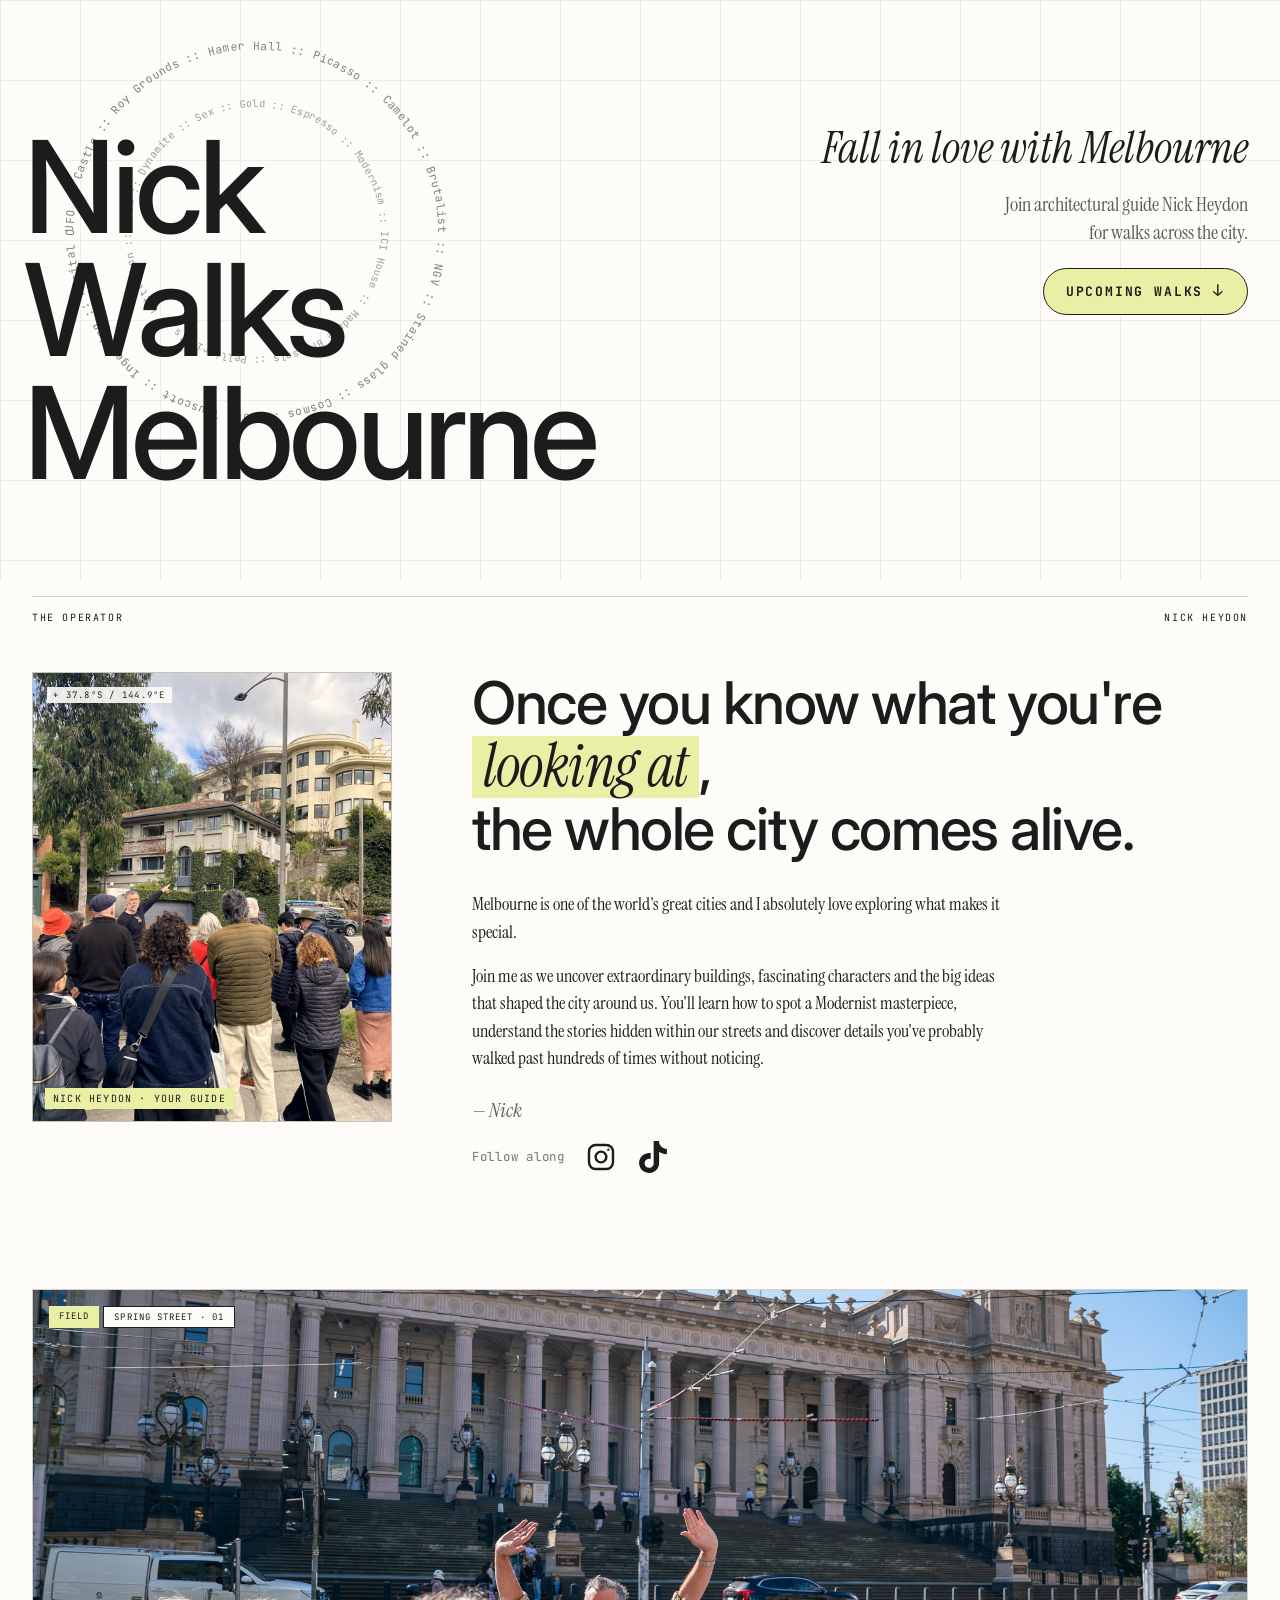
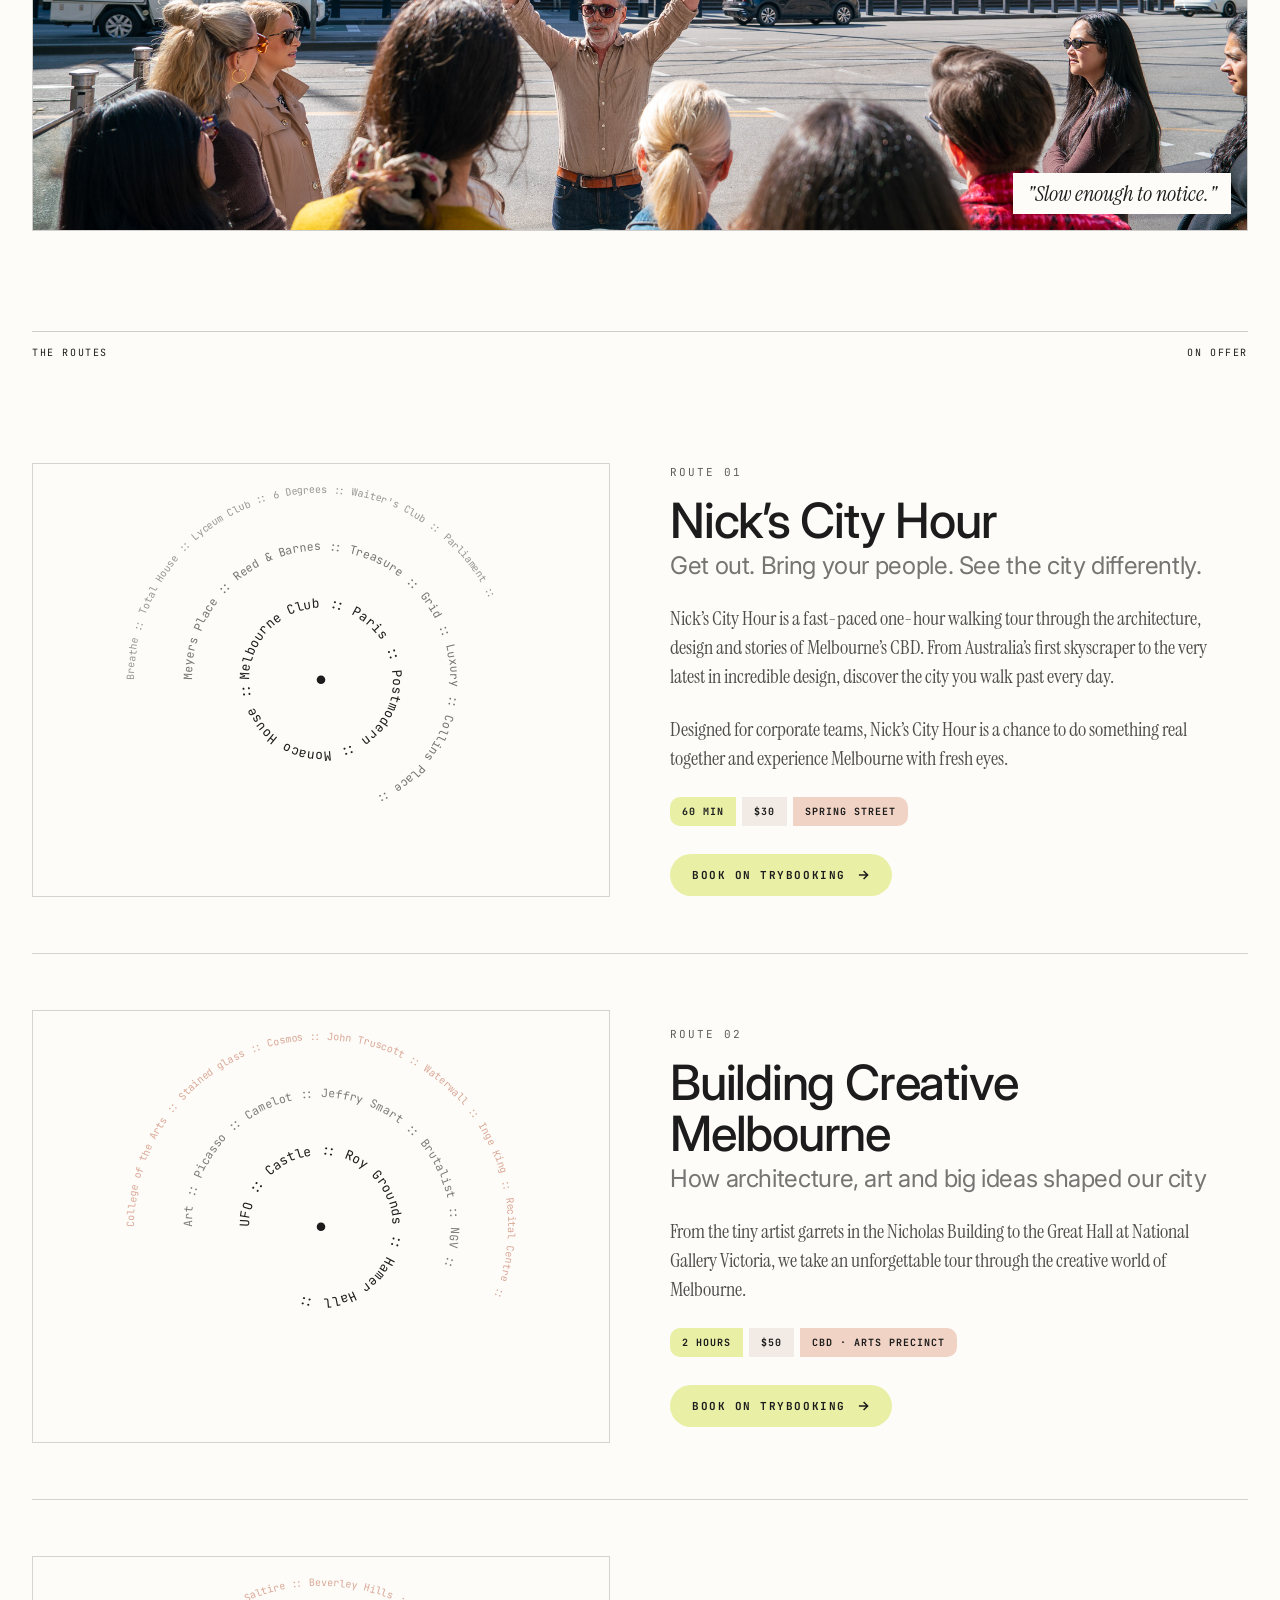
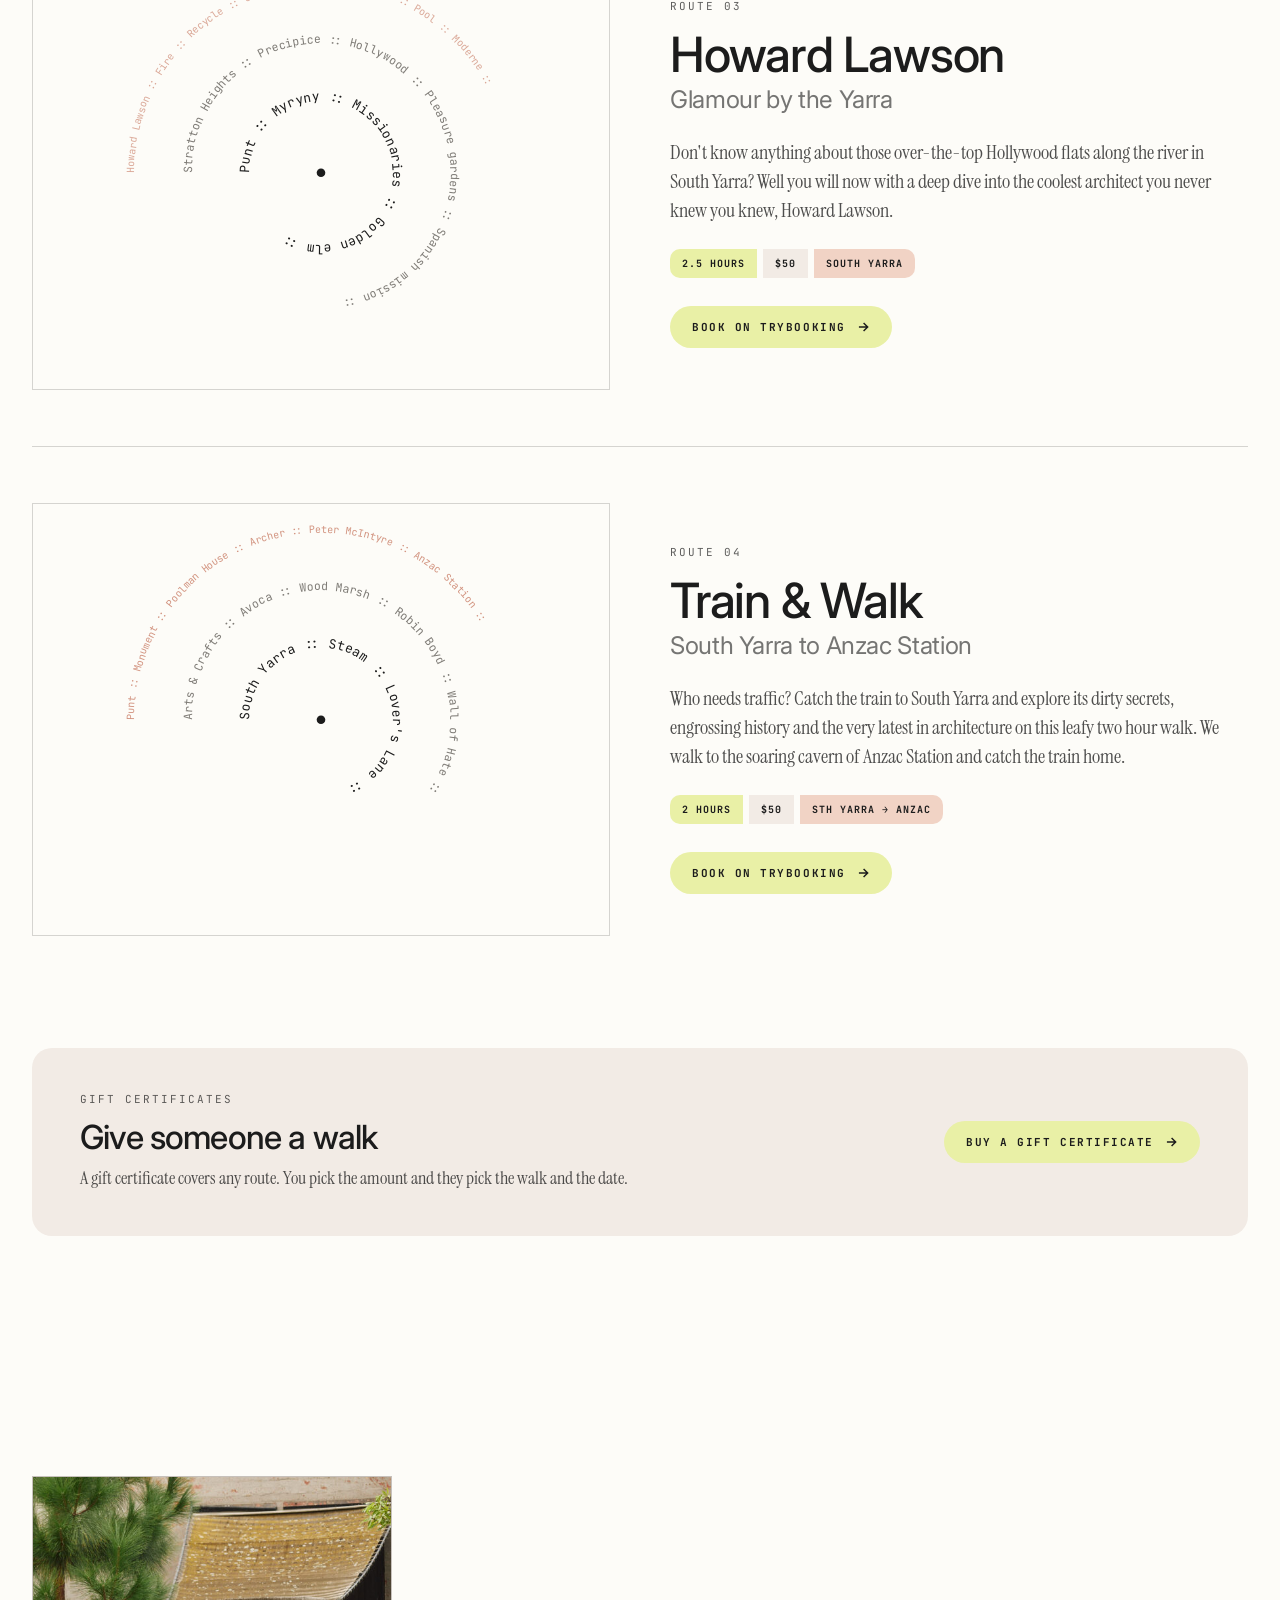
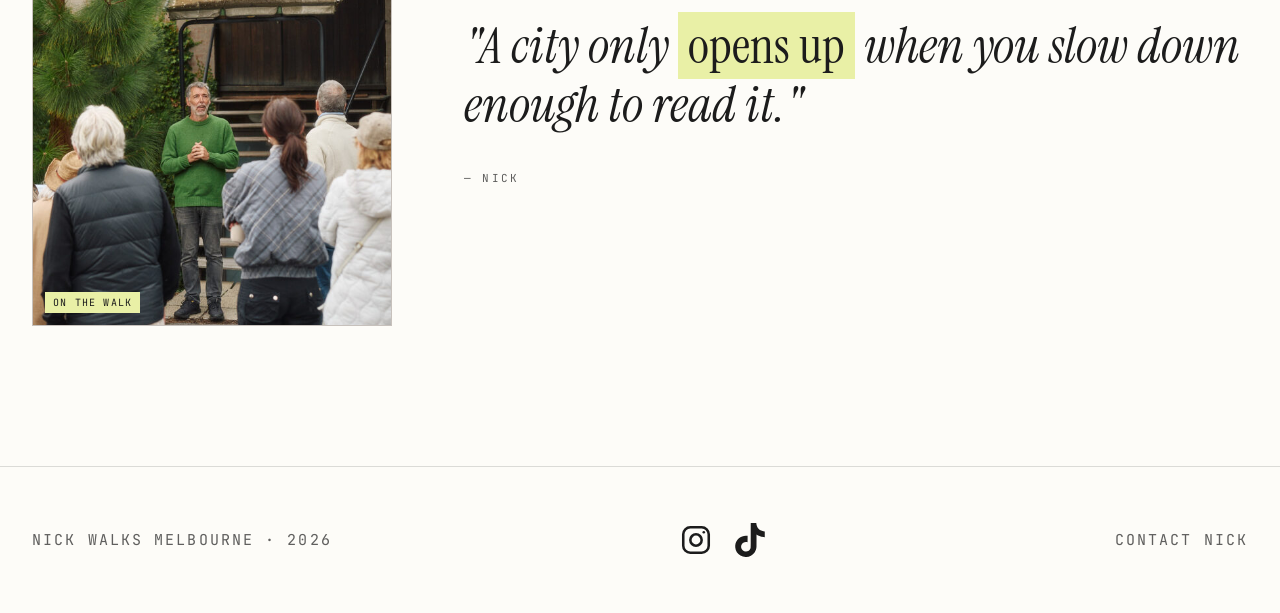
==== index.html @ 041cb1cf "Rename the City Lunchtime Walk to Nick's City Hour and use the Parliament photo above the walks Nick" ====
<!doctype html>
<html lang="en">
<head>
  <meta charset="utf-8" />
  <meta name="viewport" content="width=device-width, initial-scale=1" />
  <title>Nick Walks Melbourne</title>
  <meta name="description" content="Architectural walks across Melbourne with Nick Heydon." />
  <link rel="preconnect" href="https://fonts.googleapis.com" />
  <link rel="preconnect" href="https://fonts.gstatic.com" crossorigin />
  <link href="https://fonts.googleapis.com/css2?family=Inter:wght@500;700;800;900&family=Instrument+Serif:ital@0;1&family=JetBrains+Mono:wght@400;500;700&display=swap" rel="stylesheet" />
  <style>
    :root {
      --page: #fdfcf8;
      --ink: #1c1c1c;
      --lime: #e9f0a6;
      --cream: #f2ebe5;
      --peach: #f1d3c5;
      --forest: #2a7a40;
      --mono: 'JetBrains Mono', 'Courier New', monospace;
      --display: 'Inter', system-ui, -apple-system, 'Helvetica Neue', sans-serif;
      --serif: 'Instrument Serif', Georgia, 'Times New Roman', serif;
    }
    * { box-sizing: border-box; margin: 0; padding: 0; }
    html { scroll-behavior: smooth; }
    html, body {
      background: var(--page);
      color: var(--ink);
      font-family: var(--mono);
      -webkit-font-smoothing: antialiased;
    }

    /* HERO */
    .hero {
      position: relative;
      width: 100vw;
      min-height: 580px;
      overflow: hidden;
      background: var(--page);
    }
    .grid-overlay {
      position: absolute;
      inset: 0;
      background-image:
        linear-gradient(rgba(28,28,28,0.07) 1px, transparent 1px),
        linear-gradient(90deg, rgba(28,28,28,0.07) 1px, transparent 1px);
      background-size: 80px 80px;
      pointer-events: none;
      z-index: 2;
    }

    /* Terrain SVG — two concentric loops, behind the wordmark */
    .terrain {
      position: absolute;
      top: 3vh;
      left: 4%;
      width: clamp(220px, 32vw, 460px);
      aspect-ratio: 1/1;
      z-index: 1;
      pointer-events: none;
    }
    .terrain text {
      font-family: var(--mono);
      fill: var(--ink);
      letter-spacing: 0.04em;
    }

    /* Reticle (hidden — kept for legacy markup) */
    .reticle {
      display: none;
      position: absolute;
      top: 50%;
      left: 50%;
      transform: translate(-50%, -50%);
      width: 60px; height: 60px;
      pointer-events: none;
      z-index: 4;
    }
    .reticle::before, .reticle::after {
      content: "";
      position: absolute;
      background: var(--ink);
      opacity: 0.4;
    }
    .reticle::before {
      top: 50%; left: 0; width: 100%; height: 1px;
    }
    .reticle::after {
      left: 50%; top: 0; width: 1px; height: 100%;
    }
    .reticle-ring {
      position: absolute;
      inset: 0;
      border: 1px solid var(--ink);
      border-radius: 50%;
      opacity: 0.3;
    }

    /* HUD pills top-left */
    .hud {
      position: absolute;
      top: 24px;
      left: 24px;
      display: flex;
      gap: 6px;
      align-items: flex-start;
      z-index: 10;
    }
    .pill-tab {
      padding: 10px 18px;
      font-family: var(--display);
      font-size: 1.5rem;
      letter-spacing: 0.01em;
      color: var(--ink);
      display: flex;
      flex-direction: column;
      align-items: center;
      line-height: 0.95;
    }
    .pill-tab .lbl {
      font-family: var(--mono);
      font-size: 9px;
      letter-spacing: 0.14em;
      opacity: 0.7;
      margin-bottom: 4px;
      text-transform: uppercase;
    }
    .pill-tab.lime { background: var(--lime); border-top-left-radius: 12px; border-bottom-left-radius: 12px; border-top-right-radius: 4px; border-bottom-right-radius: 4px; }
    .pill-tab.cream { background: var(--cream); border-radius: 4px; }
    .pill-tab.peach { background: var(--peach); border-top-right-radius: 12px; border-bottom-right-radius: 12px; border-top-left-radius: 4px; border-bottom-left-radius: 4px; }
    .pill-tab.scale {
      background: transparent;
      border: 1.5px solid var(--lime);
      color: var(--lime);
      border-radius: 12px;
      border-top-left-radius: 4px;
      margin-left: 12px;
    }
    .pill-tab.scale .lbl { color: var(--lime); }


    /* Brand title bottom-left */
    .brand {
      position: absolute;
      top: 14vh;
      left: 24px;
      font-family: var(--display);
      font-weight: 500;
      font-size: clamp(48px, 10vw, 132px);
      line-height: 0.96;
      color: var(--ink);
      letter-spacing: -0.035em;
      z-index: 6;
      pointer-events: none;
    }

    /* Info block upper-right (above the fold) */
    .info {
      position: absolute;
      top: 14vh;
      right: 32px;
      bottom: auto;
      width: clamp(420px, 36vw, 560px);
      text-align: right;
      z-index: 6;
    }
    .info-header {
      font-family: var(--serif);
      font-style: italic;
      font-size: clamp(2.4rem, 3.4vw, 3.4rem);
      color: var(--ink);
      margin-bottom: 18px;
      line-height: 1.05;
    }
    .info-text {
      font-family: var(--serif);
      font-size: clamp(1.25rem, 1.55vw, 1.6rem);
      line-height: 1.4;
      color: rgba(28,28,28,0.72);
    }
    .info .cta-button {
      display: inline-flex;
      align-items: center;
      gap: 10px;
      margin-top: 22px;
      background: var(--lime);
      color: var(--ink);
      font-family: var(--mono);
      font-size: 13px;
      font-weight: 700;
      letter-spacing: 0.14em;
      text-transform: uppercase;
      padding: 14px 22px;
      border-radius: 999px;
      text-decoration: none;
      border: 1px solid var(--ink);
      transition: transform 0.15s ease, background 0.15s ease, color 0.15s ease;
    }
    .info .cta-button:hover { transform: translateY(-1px); background: var(--ink); color: var(--lime); }
    .info .cta-button .arrow { font-size: 16px; line-height: 1; transition: transform 0.15s ease; }
    .info .cta-button:hover .arrow { transform: translateY(2px); }

    /* SECTIONS */
    .section {
      padding: 16px 32px 100px;
      max-width: 1300px;
      margin: 0 auto;
      position: relative;
    }
    .sect-label {
      display: flex;
      justify-content: space-between;
      font-family: var(--mono);
      font-size: 10px;
      letter-spacing: 0.16em;
      text-transform: uppercase;
      color: var(--ink);
      border-top: 1px solid rgba(28,28,28,0.2);
      padding-top: 14px;
      margin-bottom: 48px;
    }

    /* About */
    .about-grid {
      display: grid;
      grid-template-columns: 360px 1fr;
      gap: 80px;
      align-items: start;
    }
    .portrait {
      aspect-ratio: 4/5;
      background: var(--cream);
      border: 1px solid rgba(28,28,28,0.2);
      position: relative;
      overflow: hidden;
    }
    .portrait img {
      width: 100%;
      height: 100%;
      object-fit: cover;
      display: block;
    }
    .portrait::after {
      content: "+";
      position: absolute;
      top: 12px; right: 14px;
      font-family: var(--mono);
      color: var(--ink);
      font-size: 14px;
      z-index: 3;
    }
    .portrait .plabel {
      position: absolute;
      bottom: 12px; left: 12px;
      font-family: var(--mono);
      font-size: 10px;
      letter-spacing: 0.12em;
      color: var(--ink);
      background: var(--lime);
      padding: 4px 8px;
      text-transform: uppercase;
      z-index: 3;
    }
    .portrait .ticks {
      position: absolute;
      top: 14px; left: 14px;
      font-family: var(--mono);
      font-size: 9px;
      letter-spacing: 0.14em;
      color: var(--ink);
      background: var(--page);
      padding: 2px 6px;
      opacity: 0.9;
      z-index: 3;
    }

    /* TERRAIN PHOTO STRIP */
    .strip {
      padding: 0 32px 100px;
      max-width: 1300px;
      margin: 0 auto;
    }
    .strip-figure {
      position: relative;
      border: 1px solid rgba(28,28,28,0.2);
      overflow: hidden;
      background: var(--page);
    }
    .strip-figure img {
      display: block;
      width: 100%;
      height: auto;
      max-height: 540px;
      object-fit: cover;
      object-position: 50% 60%;
    }
    .strip-figure .hud-tl {
      position: absolute;
      top: 16px; left: 16px;
      display: flex;
      gap: 4px;
      z-index: 2;
    }
    .strip-figure .pill-mini {
      font-family: var(--mono);
      font-size: 9px;
      letter-spacing: 0.12em;
      padding: 4px 10px;
      text-transform: uppercase;
      color: var(--ink);
      background: var(--lime);
    }
    .strip-figure .pill-mini.outline {
      background: var(--page);
      color: var(--ink);
      border: 1px solid var(--ink);
    }
    .strip-figure .caption {
      position: absolute;
      bottom: 16px; right: 16px;
      font-family: var(--serif);
      font-style: italic;
      font-size: 1.4rem;
      color: var(--ink);
      background: var(--page);
      padding: 6px 14px;
      max-width: 60%;
    }
    .about-copy h2 {
      font-family: var(--display);
      font-weight: 500;
      font-size: clamp(2.4rem, 4.6vw, 4.4rem);
      line-height: 1.05;
      letter-spacing: -0.025em;
      color: var(--ink);
      margin-bottom: 32px;
    }
    .about-copy h2 em {
      font-family: var(--serif);
      font-weight: 400;
      font-style: italic;
      color: var(--ink);
      background: var(--lime);
      padding: 0 0.18em;
      letter-spacing: -0.01em;
      display: inline-block;
    }
    .about-copy p {
      font-family: var(--serif);
      font-size: 1.15rem;
      line-height: 1.5;
      color: var(--ink);
      max-width: 540px;
      margin-bottom: 1rem;
    }
    .about-copy .signoff {
      font-family: var(--serif);
      font-style: italic;
      font-size: 1.25rem;
      color: var(--ink);
      opacity: 0.7;
      margin-top: 1.4rem;
    }
    .about-copy .follow {
      display: flex;
      align-items: center;
      gap: 20px;
      font-family: var(--mono);
      font-size: 0.78rem;
      letter-spacing: 0.06em;
      color: rgba(28,28,28,0.6);
      margin-top: 1rem;
    }
    .social-links {
      display: inline-flex;
      align-items: center;
      gap: 20px;
    }
    .social-links a {
      display: inline-flex;
      color: var(--ink);
      text-decoration: none;
      border: 0;
      transition: opacity 0.15s ease;
    }
    .social-links a:hover { opacity: 0.6; }
    .social-links svg { width: 32px; height: 32px; display: block; }
    footer .social-links svg { width: 34px; height: 34px; }

    /* Walks */
    .walks { padding-top: 0; }
    .walk-card {
      border-top: 1px solid rgba(28,28,28,0.18);
      padding: 56px 0;
      display: grid;
      grid-template-columns: 1fr 1fr;
      gap: 60px;
      align-items: center;
    }
    .sect-label + .walk-card { border-top: none; }
    .walk-card:last-of-type { border-bottom: 1px solid rgba(28,28,28,0.18); }
    .walk-viz {
      aspect-ratio: 4/3;
      background: var(--page);
      border: 1px solid rgba(28,28,28,0.18);
      position: relative;
      overflow: hidden;
    }
    .walk-viz svg { width: 100%; height: 100%; }
    .walk-info .num {
      font-family: var(--mono);
      font-size: 11px;
      letter-spacing: 0.18em;
      color: var(--ink);
      opacity: 0.7;
      text-transform: uppercase;
      margin-bottom: 16px;
    }
    .walk-info h3 {
      font-family: var(--display);
      font-weight: 500;
      font-size: clamp(2rem, 3.8vw, 3.4rem);
      line-height: 1.05;
      letter-spacing: -0.025em;
      color: var(--ink);
      margin-bottom: 6px;
    }
    .walk-info .walk-subtitle {
      font-family: var(--display);
      font-weight: 400;
      font-size: clamp(1rem, 1.9vw, 1.7rem);
      line-height: 1.15;
      letter-spacing: -0.015em;
      color: var(--ink);
      opacity: 0.6;
      margin: 0 0 24px;
    }
    .walk-info p {
      font-family: var(--serif);
      font-size: clamp(1.25rem, 1.55vw, 1.6rem);
      line-height: 1.45;
      color: rgba(28,28,28,0.78);
      max-width: 560px;
      margin-bottom: 24px;
    }
    .walk-stats-row {
      display: flex;
      gap: 6px;
      margin-bottom: 28px;
      flex-wrap: wrap;
    }
    .walk-stats-row .s {
      font-family: var(--mono);
      font-size: 10px;
      font-weight: 700;
      letter-spacing: 0.1em;
      text-transform: uppercase;
      padding: 8px 12px;
      color: var(--ink);
    }
    .s.s1 { background: var(--lime); border-top-left-radius: 10px; border-bottom-left-radius: 10px; }
    .s.s2 { background: var(--cream); }
    .s.s3 { background: var(--peach); border-top-right-radius: 10px; border-bottom-right-radius: 10px; }
    .book {
      display: inline-flex;
      align-items: center;
      gap: 10px;
      background: var(--lime);
      color: var(--ink);
      font-family: var(--mono);
      font-size: 11px;
      font-weight: 700;
      letter-spacing: 0.14em;
      text-transform: uppercase;
      padding: 14px 22px;
      border-radius: 999px;
      text-decoration: none;
    }
    .book:hover { background: var(--cream); }
    .book svg { width: 14px; height: 14px; }
    .book.disabled {
      background: transparent;
      color: rgba(28,28,28,0.5);
      border: 1px dashed rgba(28,28,28,0.3);
      cursor: not-allowed;
    }
    .book.disabled:hover { background: transparent; color: rgba(28,28,28,0.5); }

    /* Gift certificates */
    .gift {
      margin-top: 56px;
      background: var(--cream);
      border-radius: 20px;
      padding: 44px 48px;
      display: flex;
      justify-content: space-between;
      align-items: center;
      gap: 40px;
    }
    .gift .num {
      font-family: var(--mono);
      font-size: 11px;
      letter-spacing: 0.18em;
      color: var(--ink);
      opacity: 0.7;
      text-transform: uppercase;
      margin-bottom: 14px;
    }
    .gift h3 {
      font-family: var(--display);
      font-weight: 500;
      font-size: clamp(1.6rem, 2.6vw, 2.4rem);
      line-height: 1.05;
      letter-spacing: -0.025em;
      color: var(--ink);
      margin-bottom: 10px;
    }
    .gift p {
      font-family: var(--serif);
      font-size: clamp(1.15rem, 1.4vw, 1.4rem);
      line-height: 1.45;
      color: rgba(28,28,28,0.78);
      max-width: 560px;
      margin: 0;
    }
    .gift .book { flex-shrink: 0; }

    /* Quote */
    .quote-sect {
      padding: 140px 32px;
    }
    .quote-grid {
      max-width: 1300px;
      margin: 0 auto;
      display: grid;
      grid-template-columns: 360px 1fr;
      gap: 72px;
      align-items: center;
    }
    .quote-figure {
      position: relative;
      aspect-ratio: 4/5;
      border: 1px solid rgba(28,28,28,0.2);
      background: var(--cream);
      overflow: hidden;
    }
    .quote-figure img {
      width: 100%;
      height: 100%;
      object-fit: cover;
      display: block;
    }
    .quote-figure .plabel {
      position: absolute;
      bottom: 12px; left: 12px;
      font-family: var(--mono);
      font-size: 10px;
      letter-spacing: 0.12em;
      color: var(--ink);
      background: var(--lime);
      padding: 4px 8px;
      text-transform: uppercase;
      z-index: 2;
    }
    .quote-sect blockquote {
      font-family: var(--serif);
      font-style: italic;
      font-size: clamp(2rem, 4vw, 3.4rem);
      line-height: 1.15;
      color: var(--ink);
      margin: 0;
    }
    .quote-sect blockquote em {
      font-style: normal;
      color: var(--ink);
      background: var(--lime);
      padding: 0 0.2em;
    }
    .quote-sect cite {
      display: block;
      margin-top: 36px;
      font-family: var(--mono);
      font-style: normal;
      font-size: 11px;
      letter-spacing: 0.2em;
      text-transform: uppercase;
      color: var(--ink);
      opacity: 0.7;
    }

    footer {
      padding: 56px 32px;
      display: flex;
      justify-content: space-between;
      align-items: center;
      font-family: var(--mono);
      font-size: 15px;
      letter-spacing: 0.14em;
      text-transform: uppercase;
      color: rgba(28,28,28,0.7);
      border-top: 1px solid rgba(28,28,28,0.15);
    }
    footer a { color: inherit; text-decoration: none; }
    footer a:hover { color: var(--ink); }

    @media (max-width: 900px) {
      .hero {
        min-height: auto;
        height: auto;
        display: flex;
        flex-direction: column;
        padding: 32px 20px 56px;
      }
      .terrain {
        top: 16px;
        left: 18px;
      }
      .grid-overlay { opacity: 0.4; }
      .reticle { display: none; }

      .brand {
        position: static;
        top: auto;
        left: auto;
        right: auto;
        font-size: 14vw;
        line-height: 1;
        letter-spacing: -0.03em;
      }
      .info {
        position: static;
        width: auto;
        left: auto;
        right: auto;
        top: auto;
        bottom: auto;
        text-align: left;
        margin-top: 28px;
      }
      .info-header {
        font-size: 2.5rem;
        margin-bottom: 14px;
      }
      .info-text {
        font-size: 1.55rem;
        max-width: 32em;
      }
      .walk-info p { font-size: 1.55rem; }
      .about-copy p { font-size: 1.45rem; line-height: 1.45; max-width: none; }

      .section { padding: 64px 20px; }
      .section:has(.about-grid) { padding-bottom: 32px; }
      .about-grid { grid-template-columns: 1fr; gap: 36px; }
      .portrait { max-width: 320px; }
      .strip { padding: 0 20px 24px; }
      .walks { padding-top: 32px; }
      .strip-figure { display: flex; flex-direction: column; }
      .strip-figure .hud-tl { position: static; padding: 12px 12px 10px; }
      .strip-figure img {
        max-height: none;
        aspect-ratio: 3 / 2;
        object-fit: cover;
        object-position: center;
      }
      .strip-figure .caption {
        position: static;
        align-self: flex-end;
        background: transparent;
        font-size: 1.1rem;
        padding: 10px 12px 12px;
        max-width: 80%;
        text-align: right;
      }
      .walk-card { grid-template-columns: 1fr; gap: 28px; padding: 40px 0; }
      .walk-viz { aspect-ratio: 16/9; }
      .gift { margin-top: 40px; padding: 32px 24px; flex-direction: column; align-items: flex-start; gap: 24px; }
      .quote-sect { padding: 80px 20px; }
      .quote-grid { grid-template-columns: 1fr; gap: 32px; }
      .quote-figure { max-width: 380px; width: 100%; }
      footer { padding: 36px 20px; font-size: 13px; flex-direction: column; gap: 12px; align-items: flex-start; }
      .social-links { gap: 24px; }
      .social-links svg, footer .social-links svg { width: 38px; height: 38px; }
      footer .social-links { margin: 6px 0; }
      footer > span:first-child { order: 3; margin-top: 8px; }
    }

    @media (max-width: 480px) {
      .brand { font-size: 15.5vw; line-height: 0.98; }
      .info-header { font-size: 2.1rem; }
      .info-text { font-size: 1.3rem; }
      .walk-info p { font-size: 1.3rem; }
      .about-copy p { font-size: 1.25rem; }
    }
  </style>
</head>
<body>
  <section class="hero">
    <svg class="terrain" viewBox="0 0 400 400" preserveAspectRatio="xMidYMid meet">
      <defs>
        <path id="loopOuter" d="M 200,200 m -178,0 a 178,178 0 1,1 356,0 a 178,178 0 1,1 -356,0" />
        <path id="loopInner" d="M 200,200 m -122,0 a 122,122 0 1,1 244,0 a 122,122 0 1,1 -244,0" />
      </defs>
      <text font-size="11" opacity="0.55">
        <textPath href="#loopOuter" startOffset="0">UFO :: Castle :: Roy Grounds :: Hamer Hall :: Picasso :: Camelot :: Brutalist :: NGV :: Stained glass :: Cosmos :: John Truscott :: Inge King :: Recital Centre :: </textPath>
      </text>
      <text font-size="10" opacity="0.42">
        <textPath href="#loopInner" startOffset="0">Opium :: Dynamite :: Sex :: Gold :: Espresso :: Modernism :: ICI House :: Madame Brussels :: Pelligrini's :: Little Lon :: </textPath>
      </text>
    </svg>

    <div class="grid-overlay"></div>

    <div class="reticle">
      <div class="reticle-ring"></div>
    </div>

    <h1 class="brand">Nick<br />Walks<br />Melbourne</h1>

    <div class="info">
      <div class="info-header">
        Fall in love with Melbourne
      </div>
      <p class="info-text">
        Join architectural guide Nick Heydon<br />for walks across the city.
      </p>
      <a class="cta-button" href="#walks">Upcoming walks <span class="arrow">↓</span></a>
    </div>
  </section>

  <section class="section">
    <div class="sect-label">
      <span>The Operator</span>
      <span>Nick Heydon</span>
    </div>
    <div class="about-grid">
      <div class="portrait">
        <span class="ticks">+ 37.8°S / 144.9°E</span>
        <img src="image9.jpeg" alt="Nick pointing out a building to a walk group in South Yarra" />
        <span class="plabel">NICK HEYDON · YOUR GUIDE</span>
      </div>
      <div class="about-copy">
        <h2>Once you know what you're <em>looking at</em>,<br />the whole city comes alive.</h2>
        <p>Melbourne is one of the world's great cities and I absolutely love exploring what makes it special.</p>
        <p>Join me as we uncover extraordinary buildings, fascinating characters and the big ideas that shaped the city around us. You'll learn how to spot a Modernist masterpiece, understand the stories hidden within our streets and discover details you've probably walked past hundreds of times without noticing.</p>
        <p class="signoff">— Nick</p>
        <p class="follow">Follow along
          <span class="social-links">
            <a href="https://instagram.com/nickwalksmelbourne" target="_blank" rel="noopener" aria-label="Nick Walks Melbourne on Instagram" title="Instagram"><svg viewBox="0 0 24 24" fill="none" stroke="currentColor" stroke-width="1.8" aria-hidden="true"><rect x="3" y="3" width="18" height="18" rx="5"/><circle cx="12" cy="12" r="4"/><circle cx="17.5" cy="6.5" r="0.9" fill="currentColor" stroke="none"/></svg></a>
            <a href="https://www.tiktok.com/@nickwalksmelbourne" target="_blank" rel="noopener" aria-label="Nick Walks Melbourne on TikTok" title="TikTok"><svg viewBox="0 0 24 24" fill="currentColor" aria-hidden="true"><path d="M12.525.02c1.31-.02 2.61-.01 3.91-.02.08 1.53.63 3.09 1.75 4.17 1.12 1.11 2.7 1.62 4.24 1.79v4.03c-1.44-.05-2.89-.35-4.2-.97-.57-.26-1.1-.59-1.62-.93-.01 2.92.01 5.84-.02 8.75-.08 1.4-.54 2.79-1.35 3.94-1.31 1.92-3.58 3.17-5.91 3.21-1.43.08-2.86-.31-4.08-1.03-2.02-1.19-3.44-3.37-3.65-5.71-.02-.5-.03-1-.01-1.49.18-1.9 1.12-3.72 2.58-4.96 1.66-1.44 3.98-2.13 6.15-1.72.02 1.48-.04 2.96-.04 4.44-.99-.32-2.15-.23-3.02.37-.63.41-1.11 1.04-1.36 1.75-.21.51-.15 1.07-.14 1.61.24 1.64 1.82 3.02 3.5 2.87 1.12-.01 2.19-.66 2.77-1.61.19-.33.4-.67.41-1.06.1-1.79.06-3.57.07-5.36.01-4.03-.01-8.05.02-12.07z"/></svg></a>
          </span>
        </p>
      </div>
    </div>
  </section>

  <section class="strip">
    <div class="strip-figure">
      <div class="hud-tl">
        <span class="pill-mini">FIELD</span>
        <span class="pill-mini outline">SPRING STREET · 01</span>
      </div>
      <img src="city.jpg" width="2048" height="1366" alt="Nick Heydon with his arms raised, talking to a walk group across Spring Street from Parliament House" loading="lazy" />
      <div class="caption">"Slow enough to notice."</div>
    </div>
  </section>

  <section class="section walks" id="walks">
    <div class="sect-label">
      <span>The Routes</span>
      <span>On offer</span>
    </div>

    <div class="walk-card">
      <div class="walk-viz">
        <svg viewBox="0 0 400 300" preserveAspectRatio="xMidYMid meet">
          <defs>
            <path id="p1c1" d="M 200,150 m -50,0 a 50,50 0 1,1 100,0 a 50,50 0 1,1 -100,0" />
            <path id="p1c2" d="M 200,150 m -90,0 a 90,90 0 1,1 180,0 a 90,90 0 1,1 -180,0" />
            <path id="p1c3" d="M 200,150 m -130,0 a 130,130 0 1,1 260,0 a 130,130 0 1,1 -260,0" />
          </defs>
          <text font-family="JetBrains Mono, monospace" font-size="9" fill="#1c1c1c">
            <textPath href="#p1c1">Melbourne Club :: Paris :: Postmodern :: Monaco House :: </textPath>
          </text>
          <text font-family="JetBrains Mono, monospace" font-size="8" fill="#4a4640" opacity="0.75">
            <textPath href="#p1c2">Meyers Place :: Reed &amp; Barnes :: Treasure :: Grid :: Luxury :: Collins Place :: </textPath>
          </text>
          <text font-family="JetBrains Mono, monospace" font-size="7" fill="#1c1c1c" opacity="0.45">
            <textPath href="#p1c3">Breathe :: Total House :: Lyceum Club :: 6 Degrees :: Waiter's Club :: Parliament :: </textPath>
          </text>
          <circle cx="200" cy="150" r="3" fill="#1c1c1c"/>
        </svg>
      </div>
      <div class="walk-info">
        <div class="num">Route 01</div>
        <h3>Nick’s City Hour</h3>
        <div class="walk-subtitle">Get out. Bring your people. See the city differently.</div>
        <p>Nick’s City Hour is a fast-paced one-hour walking tour through the architecture, design and stories of Melbourne’s CBD. From Australia’s first skyscraper to the very latest in incredible design, discover the city you walk past every day.</p>
        <p>Designed for corporate teams, Nick’s City Hour is a chance to do something real together and experience Melbourne with fresh eyes.</p>
        <div class="walk-stats-row">
          <span class="s s1">60 MIN</span>
          <span class="s s2">$30</span>
          <span class="s s3">SPRING STREET</span>
        </div>
        <a class="book" href="https://www.trybooking.com/DPCPF" target="_blank" rel="noopener">
          Book on TryBooking
          <svg viewBox="0 0 24 24" fill="none" stroke="currentColor" stroke-width="2.5"><path d="M5 12h14M13 5l7 7-7 7"/></svg>
        </a>
      </div>
    </div>

    <div class="walk-card">
      <div class="walk-viz">
        <svg viewBox="0 0 400 300" preserveAspectRatio="xMidYMid meet">
          <defs>
            <path id="p5c1" d="M 200,150 m -50,0 a 50,50 0 1,1 100,0 a 50,50 0 1,1 -100,0" />
            <path id="p5c2" d="M 200,150 m -90,0 a 90,90 0 1,1 180,0 a 90,90 0 1,1 -180,0" />
            <path id="p5c3" d="M 200,150 m -130,0 a 130,130 0 1,1 260,0 a 130,130 0 1,1 -260,0" />
          </defs>
          <text font-family="JetBrains Mono, monospace" font-size="9" fill="#1c1c1c">
            <textPath href="#p5c1">UFO :: Castle :: Roy Grounds :: Hamer Hall :: </textPath>
          </text>
          <text font-family="JetBrains Mono, monospace" font-size="8" fill="#4a4640" opacity="0.7">
            <textPath href="#p5c2">Art :: Picasso :: Camelot :: Jeffry Smart :: Brutalist :: NGV :: </textPath>
          </text>
          <text font-family="JetBrains Mono, monospace" font-size="7" fill="#c47057" opacity="0.6">
            <textPath href="#p5c3">College of the Arts :: Stained glass :: Cosmos :: John Truscott :: Waterwall :: Inge King :: Recital Centre :: </textPath>
          </text>
          <circle cx="200" cy="150" r="3" fill="#1c1c1c"/>
        </svg>
      </div>
      <div class="walk-info">
        <div class="num">Route 02</div>
        <h3>Building Creative Melbourne</h3>
        <div class="walk-subtitle">How architecture, art and big ideas shaped our city</div>
        <p>From the tiny artist garrets in the Nicholas Building to the Great Hall at National Gallery Victoria, we take an unforgettable tour through the creative world of Melbourne.</p>
        <div class="walk-stats-row">
          <span class="s s1">2 HOURS</span>
          <span class="s s2">$50</span>
          <span class="s s3">CBD · ARTS PRECINCT</span>
        </div>
        <a class="book" href="https://www.trybooking.com/DOMNY" target="_blank" rel="noopener">
          Book on TryBooking
          <svg viewBox="0 0 24 24" fill="none" stroke="currentColor" stroke-width="2.5"><path d="M5 12h14M13 5l7 7-7 7"/></svg>
        </a>
      </div>
    </div>
      <div class="walk-card">
      <div class="walk-viz">
        <svg viewBox="0 0 400 300" preserveAspectRatio="xMidYMid meet">
          <defs>
            <path id="p3c1" d="M 200,150 m -50,0 a 50,50 0 1,1 100,0 a 50,50 0 1,1 -100,0" />
            <path id="p3c2" d="M 200,150 m -90,0 a 90,90 0 1,1 180,0 a 90,90 0 1,1 -180,0" />
            <path id="p3c3" d="M 200,150 m -130,0 a 130,130 0 1,1 260,0 a 130,130 0 1,1 -260,0" />
          </defs>
          <text font-family="JetBrains Mono, monospace" font-size="9" fill="#1c1c1c">
            <textPath href="#p3c1">Punt :: Myryny :: Missionaries :: Golden elm ::</textPath>
          </text>
          <text font-family="JetBrains Mono, monospace" font-size="8" fill="#4a4640" opacity="0.7">
            <textPath href="#p3c2">Stratton Heights :: Precipice :: Hollywood :: Pleasure gardens :: Spanish mission ::</textPath>
          </text>
          <text font-family="JetBrains Mono, monospace" font-size="7" fill="#c47057" opacity="0.6">
            <textPath href="#p3c3">Howard Lawson :: Fire :: Recycle :: Saltire :: Beverley Hills :: Pool :: Moderne :: </textPath>
          </text>
          <circle cx="200" cy="150" r="3" fill="#1c1c1c"/>
        </svg>
      </div>
      <div class="walk-info">
        <div class="num">Route 03</div>
        <h3>Howard Lawson</h3>
        <div class="walk-subtitle">Glamour by the Yarra</div>
        <p>Don't know anything about those over-the-top Hollywood flats along the river in South Yarra? Well you will now with a deep dive into the coolest architect you never knew you knew, Howard Lawson.</p>
        <div class="walk-stats-row">
          <span class="s s1">2.5 HOURS</span>
          <span class="s s2">$50</span>
          <span class="s s3">SOUTH YARRA</span>
        </div>
        <a class="book" href="https://www.trybooking.com/events/landing/1597379" target="_blank" rel="noopener">
          Book on TryBooking
          <svg viewBox="0 0 24 24" fill="none" stroke="currentColor" stroke-width="2.5"><path d="M5 12h14M13 5l7 7-7 7"/></svg>
        </a>
      </div>
    </div>

    <div class="walk-card">
      <div class="walk-viz">
        <svg viewBox="0 0 400 300" preserveAspectRatio="xMidYMid meet">
          <defs>
            <path id="p2c1" d="M 200,150 m -50,0 a 50,50 0 1,1 100,0 a 50,50 0 1,1 -100,0" />
            <path id="p2c2" d="M 200,150 m -90,0 a 90,90 0 1,1 180,0 a 90,90 0 1,1 -180,0" />
            <path id="p2c3" d="M 200,150 m -130,0 a 130,130 0 1,1 260,0 a 130,130 0 1,1 -260,0" />
          </defs>
          <text font-family="JetBrains Mono, monospace" font-size="9" fill="#1c1c1c">
            <textPath href="#p2c1">South Yarra :: Steam :: Lover's Lane ::</textPath>
          </text>
          <text font-family="JetBrains Mono, monospace" font-size="8" fill="#4a4640" opacity="0.7">
            <textPath href="#p2c2">Arts &amp; Crafts :: Avoca :: Wood Marsh :: Robin Boyd :: Wall of Hate ::</textPath>
          </text>
          <text font-family="JetBrains Mono, monospace" font-size="7" fill="#c47057" opacity="0.75">
            <textPath href="#p2c3">Punt :: Monument :: Poolman House :: Archer :: Peter McIntyre :: Anzac Station :: </textPath>
          </text>
          <circle cx="200" cy="150" r="3" fill="#1c1c1c"/>
        </svg>
      </div>
      <div class="walk-info">
        <div class="num">Route 04</div>
        <h3>Train &amp; Walk</h3>
        <div class="walk-subtitle">South Yarra to Anzac Station</div>
        <p>Who needs traffic? Catch the train to South Yarra and explore its dirty secrets, engrossing history and the very latest in architecture on this leafy two hour walk. We walk to the soaring cavern of Anzac Station and catch the train home.</p>
        <div class="walk-stats-row">
          <span class="s s1">2 HOURS</span>
          <span class="s s2">$50</span>
          <span class="s s3">STH YARRA → ANZAC</span>
        </div>
        <a class="book" href="https://www.trybooking.com/DMWYX" target="_blank" rel="noopener">
          Book on TryBooking
          <svg viewBox="0 0 24 24" fill="none" stroke="currentColor" stroke-width="2.5"><path d="M5 12h14M13 5l7 7-7 7"/></svg>
        </a>
      </div>
    </div>

    <div class="gift">
      <div class="gift-info">
        <div class="num">Gift certificates</div>
        <h3>Give someone a walk</h3>
        <p>A gift certificate covers any route. You pick the amount and they pick the walk and the date.</p>
      </div>
      <a class="book" href="https://www.trybooking.com/events/giftcertificate/252828" target="_blank" rel="noopener">
        Buy a gift certificate
        <svg viewBox="0 0 24 24" fill="none" stroke="currentColor" stroke-width="2.5"><path d="M5 12h14M13 5l7 7-7 7"/></svg>
      </a>
    </div>

</section>

  <section class="quote-sect">
    <div class="quote-grid">
      <figure class="quote-figure">
        <img src="preferredphoto1.jpg" alt="Nick Heydon" loading="lazy" />
        <span class="plabel">On the walk</span>
      </figure>
      <div class="quote-body">
        <blockquote>"A city only <em>opens up</em> when you slow down enough to read it."</blockquote>
        <cite>— Nick</cite>
      </div>
    </div>
  </section>

  <footer>
    <span>Nick Walks Melbourne · 2026</span>
    <span class="social-links">
      <a href="https://instagram.com/nickwalksmelbourne" target="_blank" rel="noopener" aria-label="Nick Walks Melbourne on Instagram" title="Instagram"><svg viewBox="0 0 24 24" fill="none" stroke="currentColor" stroke-width="1.8" aria-hidden="true"><rect x="3" y="3" width="18" height="18" rx="5"/><circle cx="12" cy="12" r="4"/><circle cx="17.5" cy="6.5" r="0.9" fill="currentColor" stroke="none"/></svg></a>
      <a href="https://www.tiktok.com/@nickwalksmelbourne" target="_blank" rel="noopener" aria-label="Nick Walks Melbourne on TikTok" title="TikTok"><svg viewBox="0 0 24 24" fill="currentColor" aria-hidden="true"><path d="M12.525.02c1.31-.02 2.61-.01 3.91-.02.08 1.53.63 3.09 1.75 4.17 1.12 1.11 2.7 1.62 4.24 1.79v4.03c-1.44-.05-2.89-.35-4.2-.97-.57-.26-1.1-.59-1.62-.93-.01 2.92.01 5.84-.02 8.75-.08 1.4-.54 2.79-1.35 3.94-1.31 1.92-3.58 3.17-5.91 3.21-1.43.08-2.86-.31-4.08-1.03-2.02-1.19-3.44-3.37-3.65-5.71-.02-.5-.03-1-.01-1.49.18-1.9 1.12-3.72 2.58-4.96 1.66-1.44 3.98-2.13 6.15-1.72.02 1.48-.04 2.96-.04 4.44-.99-.32-2.15-.23-3.02.37-.63.41-1.11 1.04-1.36 1.75-.21.51-.15 1.07-.14 1.61.24 1.64 1.82 3.02 3.5 2.87 1.12-.01 2.19-.66 2.77-1.61.19-.33.4-.67.41-1.06.1-1.79.06-3.57.07-5.36.01-4.03-.01-8.05.02-12.07z"/></svg></a>
    </span>
    <a href="mailto:nick@risefilms.com.au">Contact Nick</a>
  </footer>

</body>
</html>
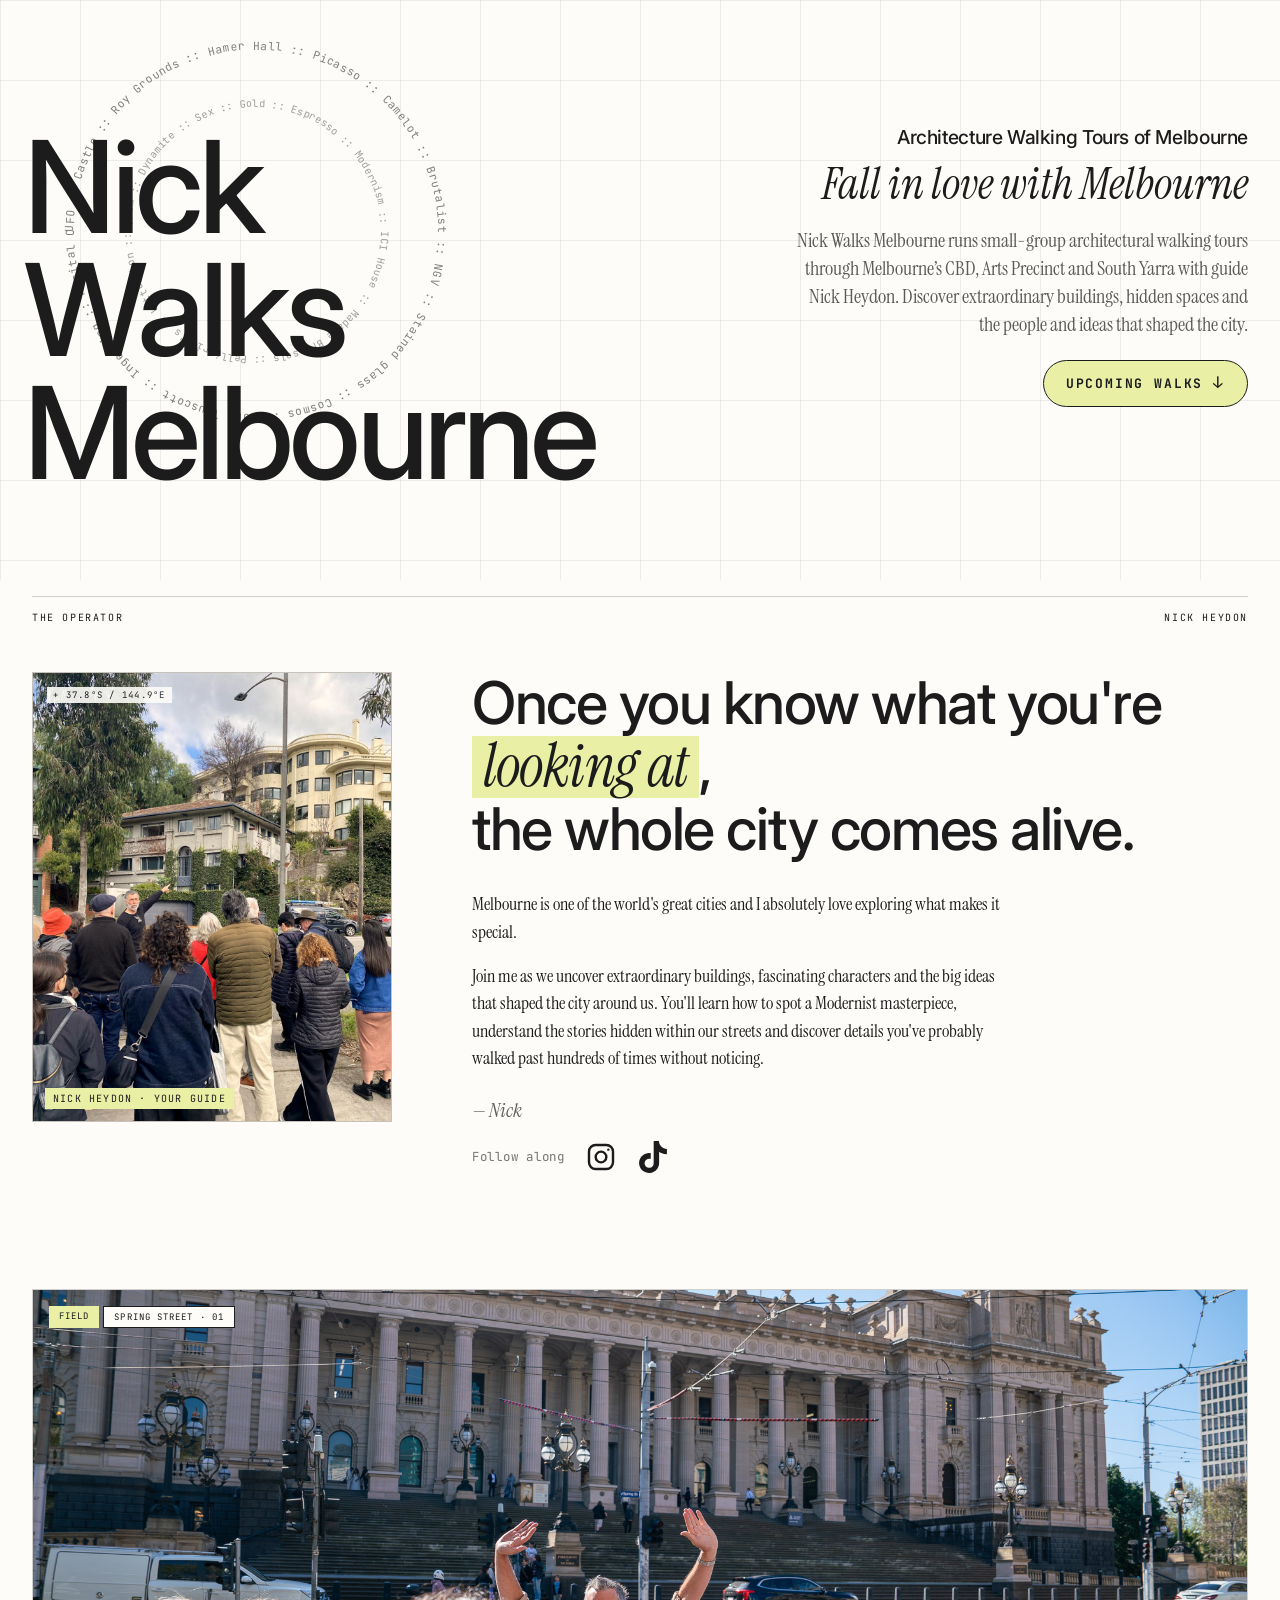
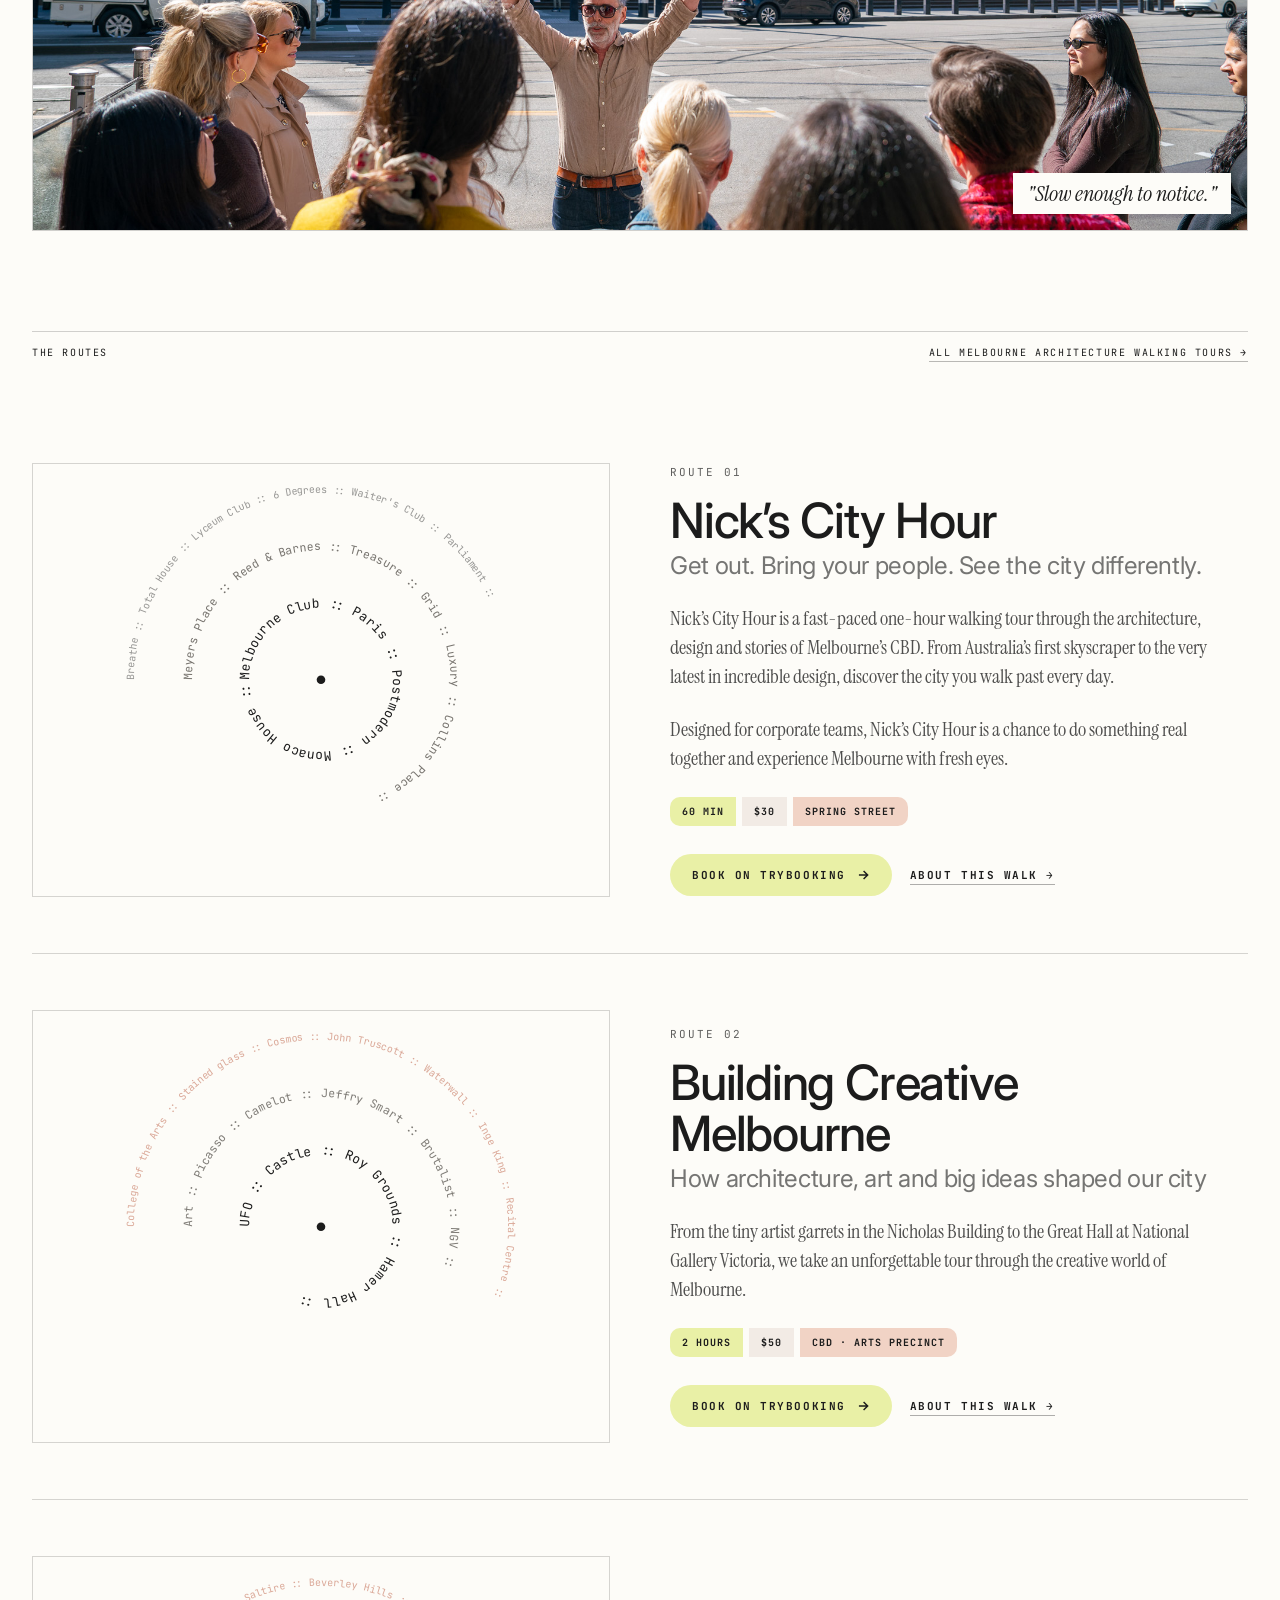
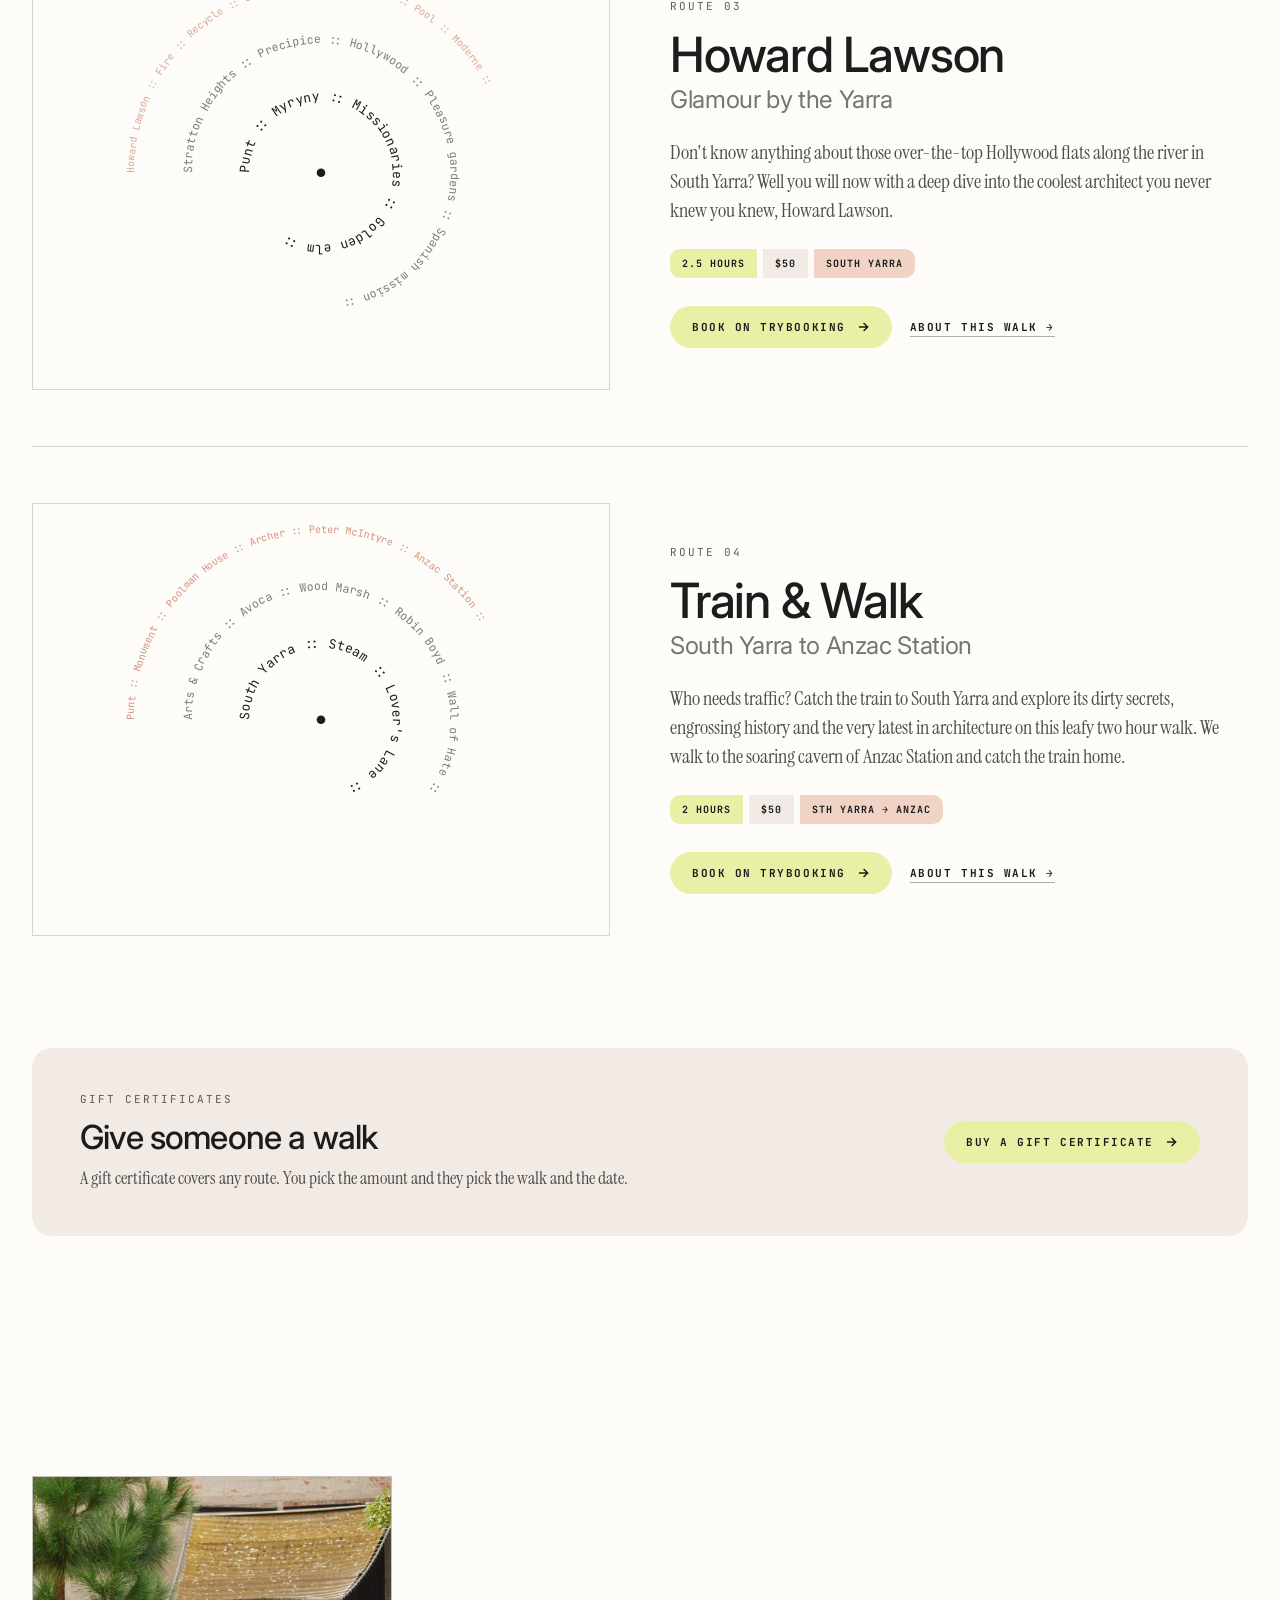
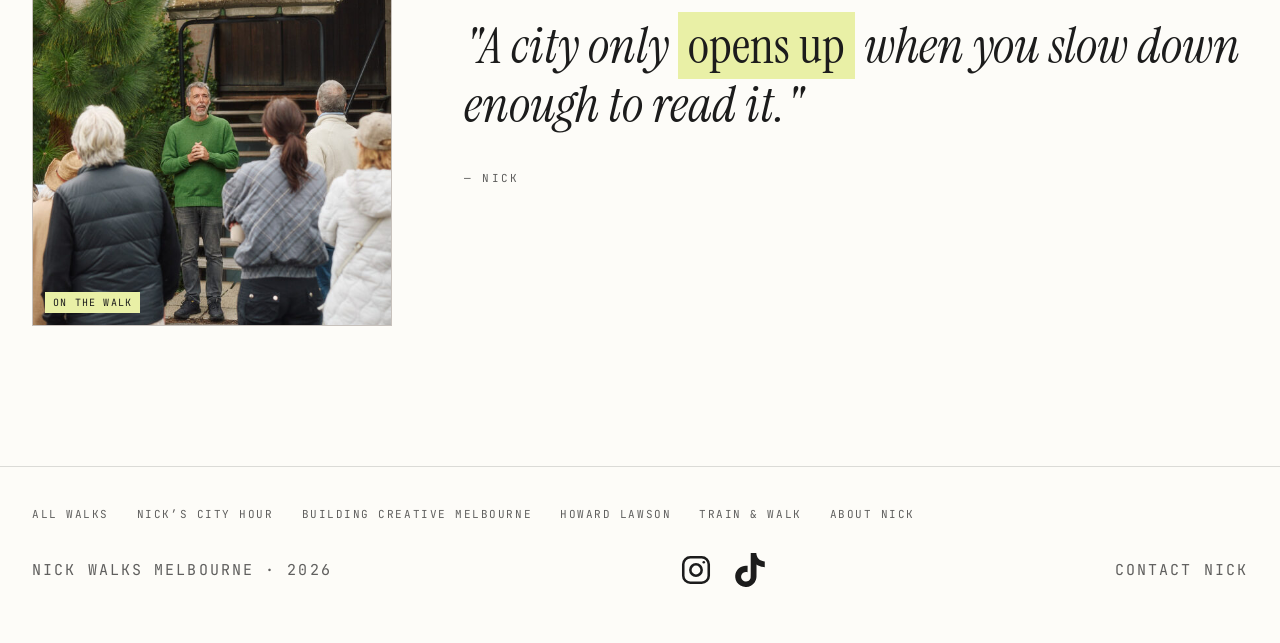
==== commit abb5e730: "Stop the photo above the walks rendering full height on phones Co-Authored-By: Claude Opus 5.5 (1M c" ====
--- a/index.html
+++ b/index.html
@@ -3,8 +3,84 @@
 <head>
   <meta charset="utf-8" />
   <meta name="viewport" content="width=device-width, initial-scale=1" />
-  <title>Nick Walks Melbourne</title>
-  <meta name="description" content="Architectural walks across Melbourne with Nick Heydon." />
+  <title>Melbourne Architecture Walking Tours | Nick Walks Melbourne</title>
+  <meta name="description" content="Discover Melbourne through its architecture, people and big ideas with Nick Walks Melbourne. Small-group walking tours through the CBD, Arts Precinct and South Yarra." />
+  <link rel="canonical" href="https://nickwalksmelbourne.com.au/" />
+  <meta property="og:type" content="website" />
+  <meta property="og:site_name" content="Nick Walks Melbourne" />
+  <meta property="og:title" content="Melbourne Architecture Walking Tours | Nick Walks Melbourne" />
+  <meta property="og:description" content="Discover Melbourne through its architecture, people and big ideas with Nick Walks Melbourne. Small-group walking tours through the CBD, Arts Precinct and South Yarra." />
+  <meta property="og:url" content="https://nickwalksmelbourne.com.au/" />
+  <meta property="og:image" content="https://nickwalksmelbourne.com.au/og-image.png" />
+  <meta property="og:locale" content="en_AU" />
+  <meta name="twitter:card" content="summary_large_image" />
+  <link rel="icon" href="/favicon.svg" type="image/svg+xml" />
+  <link rel="icon" href="/favicon-32.png" sizes="32x32" type="image/png" />
+  <link rel="apple-touch-icon" href="/apple-touch-icon.png" />
+  <script type="application/ld+json">
+{
+  "@context": "https://schema.org",
+  "@graph": [
+    {
+      "@type": "LocalBusiness",
+      "@id": "https://nickwalksmelbourne.com.au/#organization",
+      "name": "Nick Walks Melbourne",
+      "url": "https://nickwalksmelbourne.com.au/",
+      "logo": "https://nickwalksmelbourne.com.au/logo.png",
+      "image": "https://nickwalksmelbourne.com.au/image9.jpeg",
+      "description": "Small-group architectural walking tours through Melbourne's CBD, Arts Precinct and South Yarra, led by architectural guide Nick Heydon.",
+      "email": "nick@risefilms.com.au",
+      "priceRange": "$30-$50",
+      "founder": {
+        "@type": "Person",
+        "name": "Nick Heydon",
+        "jobTitle": "Architectural guide"
+      },
+      "address": {
+        "@type": "PostalAddress",
+        "addressLocality": "Melbourne",
+        "addressRegion": "VIC",
+        "addressCountry": "AU"
+      },
+      "areaServed": {
+        "@type": "City",
+        "name": "Melbourne"
+      },
+      "knowsAbout": [
+        "Melbourne architecture",
+        "Architectural history",
+        "Walking tours"
+      ],
+      "sameAs": [
+        "https://instagram.com/nickwalksmelbourne",
+        "https://www.tiktok.com/@nickwalksmelbourne"
+      ]
+    },
+    {
+      "@type": "WebSite",
+      "@id": "https://nickwalksmelbourne.com.au/#website",
+      "url": "https://nickwalksmelbourne.com.au/",
+      "name": "Nick Walks Melbourne",
+      "publisher": {
+        "@id": "https://nickwalksmelbourne.com.au/#organization"
+      }
+    },
+    {
+      "@type": "WebPage",
+      "@id": "https://nickwalksmelbourne.com.au/",
+      "url": "https://nickwalksmelbourne.com.au/",
+      "name": "Melbourne Architecture Walking Tours | Nick Walks Melbourne",
+      "description": "Discover Melbourne through its architecture, people and big ideas with Nick Walks Melbourne. Small-group walking tours through the CBD, Arts Precinct and South Yarra.",
+      "isPartOf": {
+        "@id": "https://nickwalksmelbourne.com.au/#website"
+      },
+      "about": {
+        "@id": "https://nickwalksmelbourne.com.au/#organization"
+      }
+    }
+  ]
+}
+  </script>
   <link rel="preconnect" href="https://fonts.googleapis.com" />
   <link rel="preconnect" href="https://fonts.gstatic.com" crossorigin />
   <link href="https://fonts.googleapis.com/css2?family=Inter:wght@500;700;800;900&family=Instrument+Serif:ital@0;1&family=JetBrains+Mono:wght@400;500;700&display=swap" rel="stylesheet" />
@@ -163,6 +239,15 @@
       text-align: right;
       z-index: 6;
     }
+    .info-title {
+      font-family: var(--display);
+      font-weight: 500;
+      font-size: clamp(1.15rem, 1.5vw, 1.5rem);
+      line-height: 1.15;
+      letter-spacing: -0.02em;
+      color: var(--ink);
+      margin-bottom: 14px;
+    }
     .info-header {
       font-family: var(--serif);
       font-style: italic;
@@ -206,6 +291,13 @@
       margin: 0 auto;
       position: relative;
     }
+    .sect-label a {
+      color: inherit;
+      text-decoration: none;
+      border-bottom: 1px solid rgba(28,28,28,0.3);
+      padding-bottom: 2px;
+    }
+    .sect-label a:hover { color: var(--ink); border-color: var(--ink); }
     .sect-label {
       display: flex;
       justify-content: space-between;
@@ -424,6 +516,22 @@
       color: var(--ink);
       margin-bottom: 6px;
     }
+    .walk-info h3 a { color: inherit; text-decoration: none; }
+    .walk-info h3 a:hover { text-decoration: underline; text-decoration-thickness: 2px; text-underline-offset: 6px; }
+    .walk-info .more-link {
+      display: inline-block;
+      margin-left: 18px;
+      font-family: var(--mono);
+      font-size: 11px;
+      font-weight: 700;
+      letter-spacing: 0.14em;
+      text-transform: uppercase;
+      color: var(--ink);
+      text-decoration: none;
+      border-bottom: 1px solid rgba(28,28,28,0.35);
+      padding-bottom: 2px;
+    }
+    .walk-info .more-link:hover { border-color: var(--ink); }
     .walk-info .walk-subtitle {
       font-family: var(--display);
       font-weight: 400;
@@ -601,6 +709,20 @@
     }
     footer a { color: inherit; text-decoration: none; }
     footer a:hover { color: var(--ink); }
+    .foot-nav {
+      padding: 40px 32px 0;
+      display: flex;
+      flex-wrap: wrap;
+      gap: 10px 28px;
+      font-family: var(--mono);
+      font-size: 11px;
+      letter-spacing: 0.14em;
+      text-transform: uppercase;
+      border-top: 1px solid rgba(28,28,28,0.15);
+    }
+    .foot-nav a { color: rgba(28,28,28,0.7); text-decoration: none; }
+    .foot-nav a:hover { color: var(--ink); }
+    footer { border-top: none; padding-top: 32px; }
 
     @media (max-width: 900px) {
       .hero {
@@ -636,6 +758,7 @@
         text-align: left;
         margin-top: 28px;
       }
+      .info-title { font-size: 1.2rem; margin-bottom: 10px; }
       .info-header {
         font-size: 2.5rem;
         margin-bottom: 14px;
@@ -676,7 +799,9 @@
       .quote-sect { padding: 80px 20px; }
       .quote-grid { grid-template-columns: 1fr; gap: 32px; }
       .quote-figure { max-width: 380px; width: 100%; }
-      footer { padding: 36px 20px; font-size: 13px; flex-direction: column; gap: 12px; align-items: flex-start; }
+      .foot-nav { padding: 32px 20px 0; }
+      .walk-info .more-link { margin-left: 0; margin-top: 16px; display: block; width: max-content; }
+      footer { padding: 24px 20px 36px; font-size: 13px; flex-direction: column; gap: 12px; align-items: flex-start; }
       .social-links { gap: 24px; }
       .social-links svg, footer .social-links svg { width: 38px; height: 38px; }
       footer .social-links { margin: 6px 0; }
@@ -713,20 +838,21 @@
       <div class="reticle-ring"></div>
     </div>
 
-    <h1 class="brand">Nick<br />Walks<br />Melbourne</h1>
+    <div class="brand" aria-label="Nick Walks Melbourne">Nick<br />Walks<br />Melbourne</div>
 
     <div class="info">
-      <div class="info-header">
+      <h1 class="info-title">Architecture Walking Tours of Melbourne</h1>
+      <p class="info-header">
         Fall in love with Melbourne
-      </div>
+      </p>
       <p class="info-text">
-        Join architectural guide Nick Heydon<br />for walks across the city.
+        Nick Walks Melbourne runs small-group architectural walking tours through Melbourne’s CBD, Arts Precinct and South Yarra with guide Nick Heydon. Discover extraordinary buildings, hidden spaces and the people and ideas that shaped the city.
       </p>
       <a class="cta-button" href="#walks">Upcoming walks <span class="arrow">↓</span></a>
     </div>
   </section>
 
-  <section class="section">
+  <section class="section" id="about">
     <div class="sect-label">
       <span>The Operator</span>
       <span>Nick Heydon</span>
@@ -734,7 +860,7 @@
     <div class="about-grid">
       <div class="portrait">
         <span class="ticks">+ 37.8°S / 144.9°E</span>
-        <img src="image9.jpeg" alt="Nick pointing out a building to a walk group in South Yarra" />
+        <img src="image9.jpeg" width="1024" height="1280" alt="Nick Heydon pointing out a curved white apartment building to a walk group in South Yarra" />
         <span class="plabel">NICK HEYDON · YOUR GUIDE</span>
       </div>
       <div class="about-copy">
@@ -766,7 +892,7 @@
   <section class="section walks" id="walks">
     <div class="sect-label">
       <span>The Routes</span>
-      <span>On offer</span>
+      <span><a href="/melbourne-architecture-walking-tours">All Melbourne architecture walking tours →</a></span>
     </div>
 
     <div class="walk-card">
@@ -791,7 +917,7 @@
       </div>
       <div class="walk-info">
         <div class="num">Route 01</div>
-        <h3>Nick’s City Hour</h3>
+        <h3><a href="/melbourne-lunchtime-walking-tour">Nick’s City Hour</a></h3>
         <div class="walk-subtitle">Get out. Bring your people. See the city differently.</div>
         <p>Nick’s City Hour is a fast-paced one-hour walking tour through the architecture, design and stories of Melbourne’s CBD. From Australia’s first skyscraper to the very latest in incredible design, discover the city you walk past every day.</p>
         <p>Designed for corporate teams, Nick’s City Hour is a chance to do something real together and experience Melbourne with fresh eyes.</p>
@@ -803,7 +929,7 @@
         <a class="book" href="https://www.trybooking.com/DPCPF" target="_blank" rel="noopener">
           Book on TryBooking
           <svg viewBox="0 0 24 24" fill="none" stroke="currentColor" stroke-width="2.5"><path d="M5 12h14M13 5l7 7-7 7"/></svg>
-        </a>
+        </a><a class="more-link" href="/melbourne-lunchtime-walking-tour">About this walk →</a>
       </div>
     </div>
 
@@ -829,7 +955,7 @@
       </div>
       <div class="walk-info">
         <div class="num">Route 02</div>
-        <h3>Building Creative Melbourne</h3>
+        <h3><a href="/building-creative-melbourne-walking-tour">Building Creative Melbourne</a></h3>
         <div class="walk-subtitle">How architecture, art and big ideas shaped our city</div>
         <p>From the tiny artist garrets in the Nicholas Building to the Great Hall at National Gallery Victoria, we take an unforgettable tour through the creative world of Melbourne.</p>
         <div class="walk-stats-row">
@@ -840,7 +966,7 @@
         <a class="book" href="https://www.trybooking.com/DOMNY" target="_blank" rel="noopener">
           Book on TryBooking
           <svg viewBox="0 0 24 24" fill="none" stroke="currentColor" stroke-width="2.5"><path d="M5 12h14M13 5l7 7-7 7"/></svg>
-        </a>
+        </a><a class="more-link" href="/building-creative-melbourne-walking-tour">About this walk →</a>
       </div>
     </div>
       <div class="walk-card">
@@ -865,7 +991,7 @@
       </div>
       <div class="walk-info">
         <div class="num">Route 03</div>
-        <h3>Howard Lawson</h3>
+        <h3><a href="/howard-lawson-walking-tour-melbourne">Howard Lawson</a></h3>
         <div class="walk-subtitle">Glamour by the Yarra</div>
         <p>Don't know anything about those over-the-top Hollywood flats along the river in South Yarra? Well you will now with a deep dive into the coolest architect you never knew you knew, Howard Lawson.</p>
         <div class="walk-stats-row">
@@ -876,7 +1002,7 @@
         <a class="book" href="https://www.trybooking.com/events/landing/1597379" target="_blank" rel="noopener">
           Book on TryBooking
           <svg viewBox="0 0 24 24" fill="none" stroke="currentColor" stroke-width="2.5"><path d="M5 12h14M13 5l7 7-7 7"/></svg>
-        </a>
+        </a><a class="more-link" href="/howard-lawson-walking-tour-melbourne">About this walk →</a>
       </div>
     </div>
 
@@ -902,7 +1028,7 @@
       </div>
       <div class="walk-info">
         <div class="num">Route 04</div>
-        <h3>Train &amp; Walk</h3>
+        <h3><a href="/south-yarra-architecture-walking-tour">Train &amp; Walk</a></h3>
         <div class="walk-subtitle">South Yarra to Anzac Station</div>
         <p>Who needs traffic? Catch the train to South Yarra and explore its dirty secrets, engrossing history and the very latest in architecture on this leafy two hour walk. We walk to the soaring cavern of Anzac Station and catch the train home.</p>
         <div class="walk-stats-row">
@@ -913,7 +1039,7 @@
         <a class="book" href="https://www.trybooking.com/DMWYX" target="_blank" rel="noopener">
           Book on TryBooking
           <svg viewBox="0 0 24 24" fill="none" stroke="currentColor" stroke-width="2.5"><path d="M5 12h14M13 5l7 7-7 7"/></svg>
-        </a>
+        </a><a class="more-link" href="/south-yarra-architecture-walking-tour">About this walk →</a>
       </div>
     </div>
 
@@ -934,7 +1060,7 @@
   <section class="quote-sect">
     <div class="quote-grid">
       <figure class="quote-figure">
-        <img src="preferredphoto1.jpg" alt="Nick Heydon" loading="lazy" />
+        <img src="preferredphoto1.jpg" width="854" height="1280" alt="Nick Heydon mid-story in front of a Tudor revival house, arms out, with walk guests in the foreground" loading="lazy" />
         <span class="plabel">On the walk</span>
       </figure>
       <div class="quote-body">
@@ -944,6 +1070,14 @@
     </div>
   </section>
 
+  <nav class="foot-nav" aria-label="Pages">
+    <a href="/melbourne-architecture-walking-tours">All walks</a>
+    <a href="/melbourne-lunchtime-walking-tour">Nick’s City Hour</a>
+    <a href="/building-creative-melbourne-walking-tour">Building Creative Melbourne</a>
+    <a href="/howard-lawson-walking-tour-melbourne">Howard Lawson</a>
+    <a href="/south-yarra-architecture-walking-tour">Train &amp; Walk</a>
+    <a href="#about">About Nick</a>
+  </nav>
   <footer>
     <span>Nick Walks Melbourne · 2026</span>
     <span class="social-links">
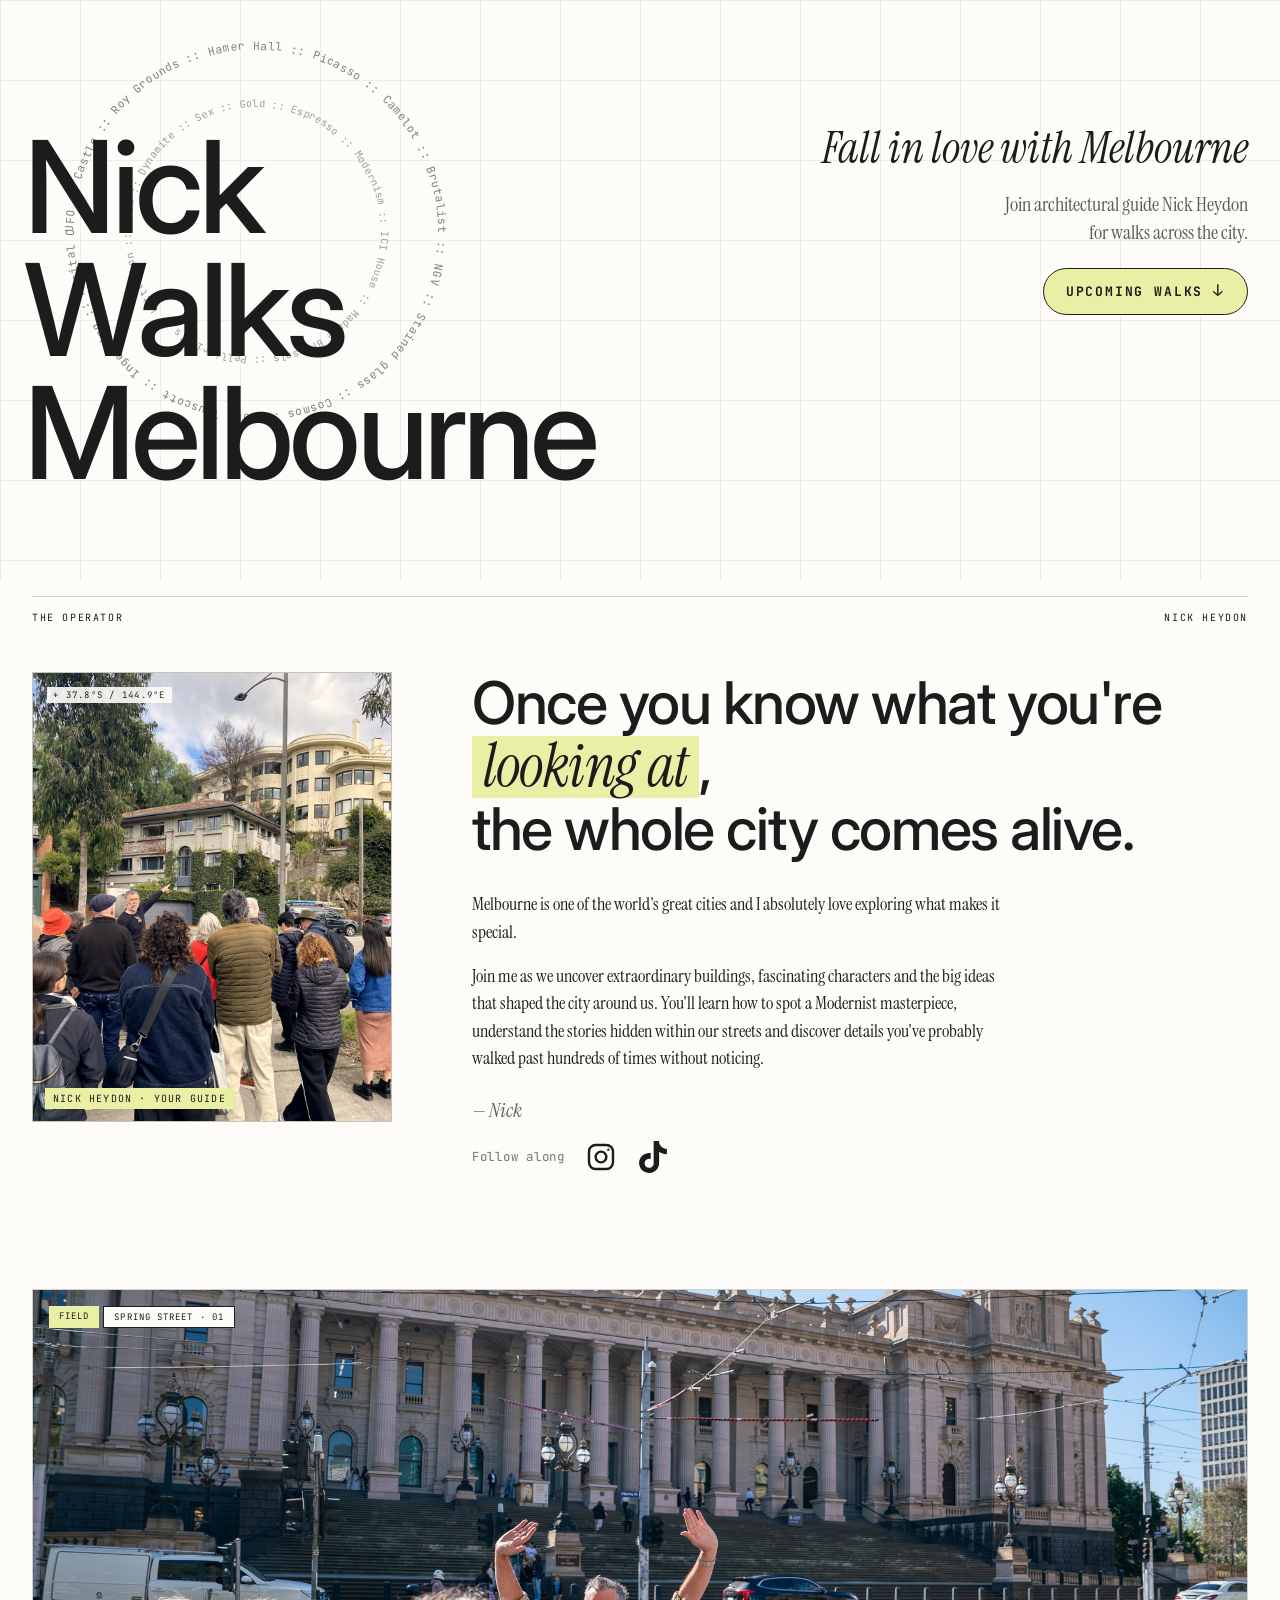
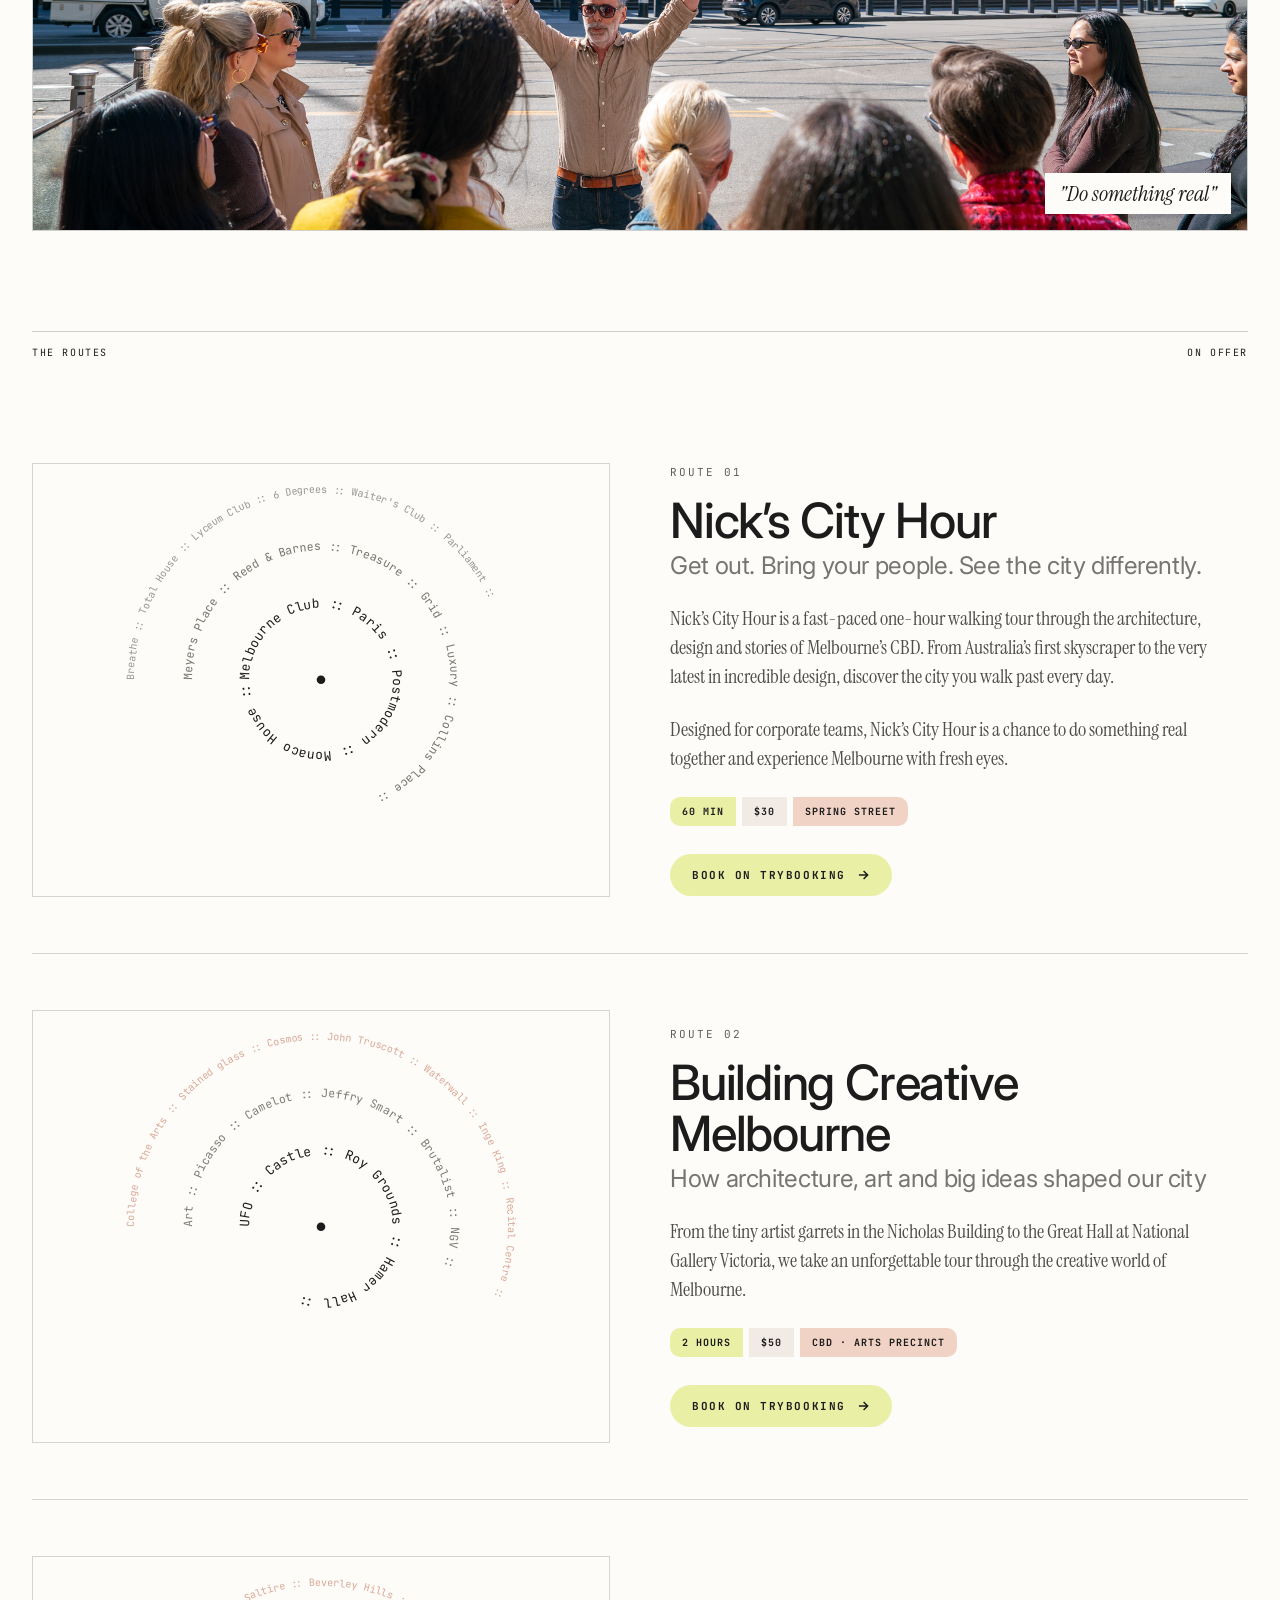
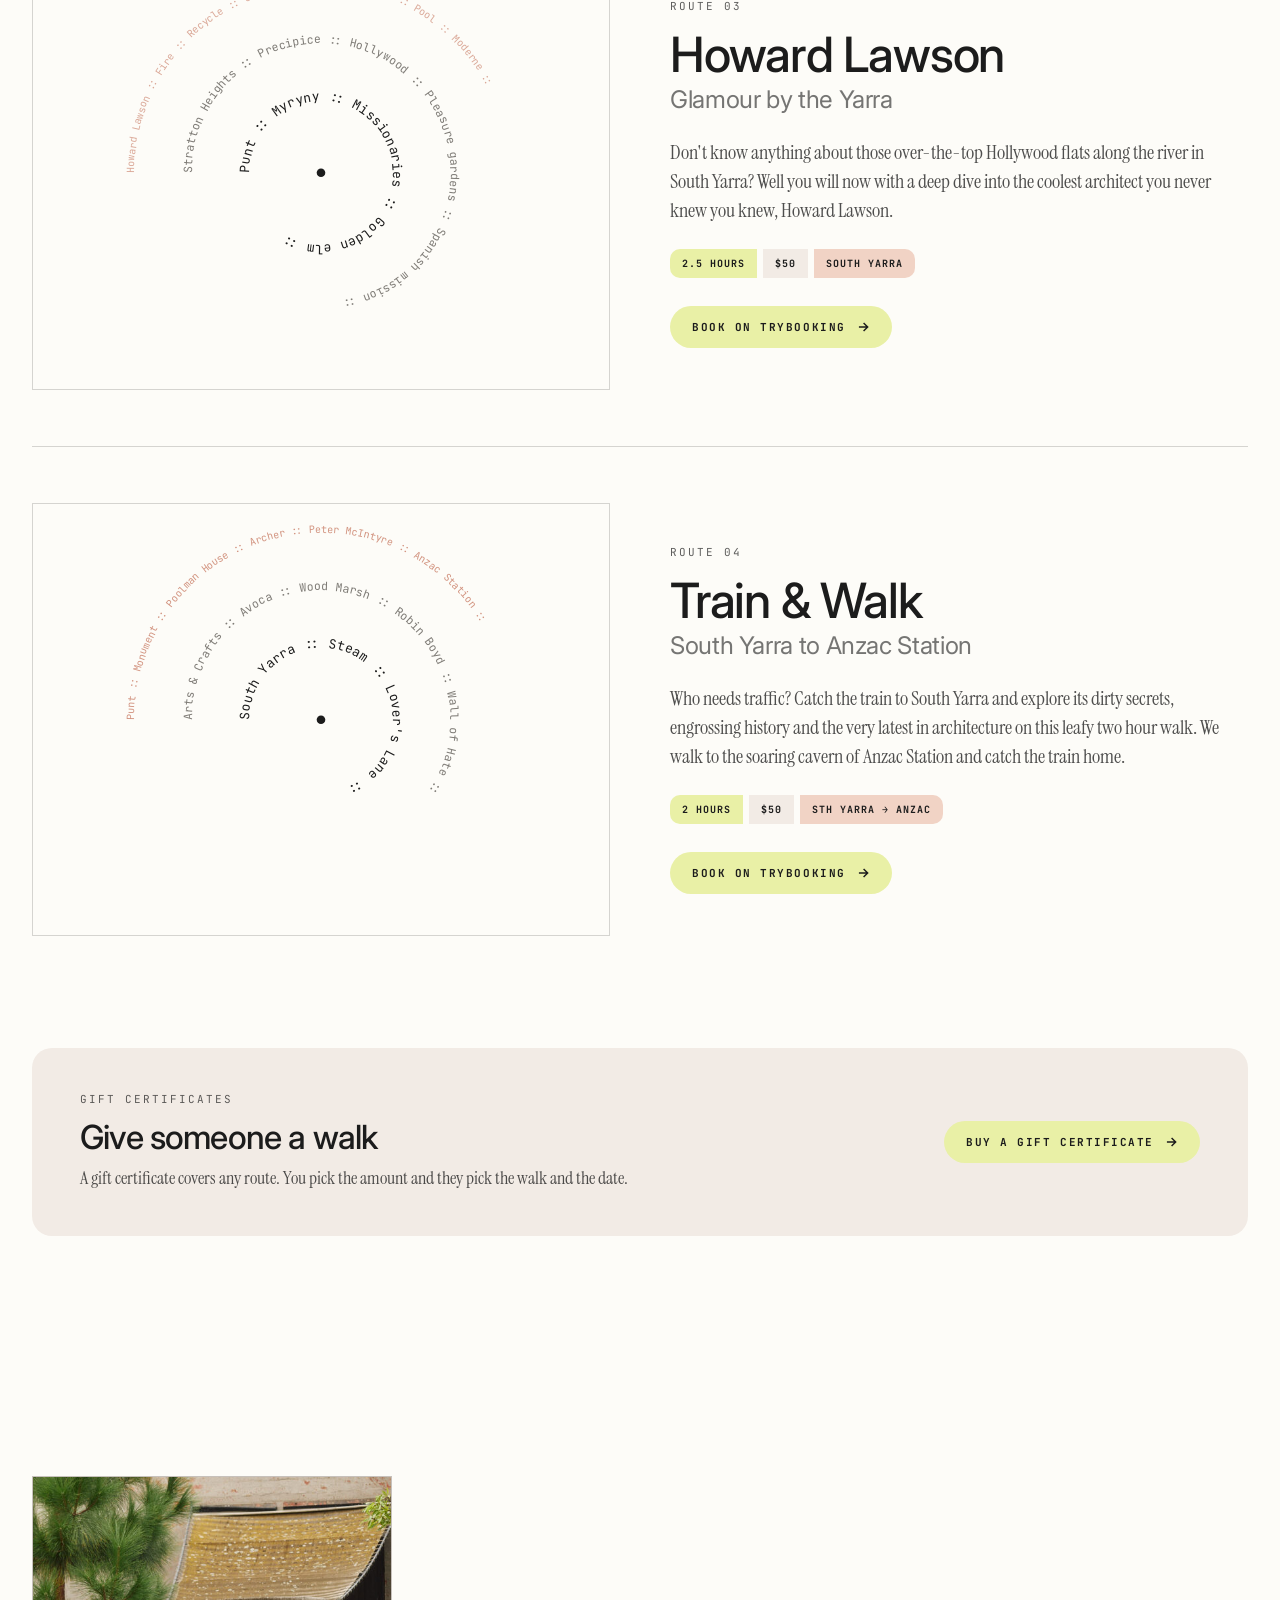
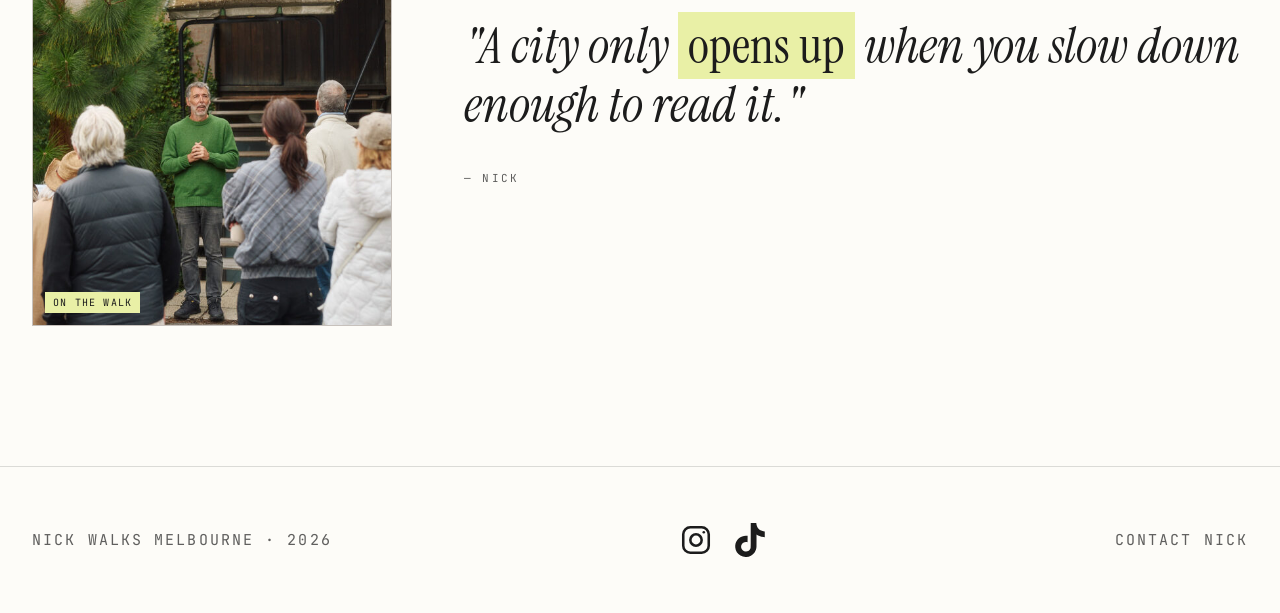
==== commit 478b3fa1: "Change the caption on the Parliament photo to Do something real Co-Authored-By: Claude Opus 5.5 (1M " ====
--- a/index.html
+++ b/index.html
@@ -3,84 +3,8 @@
 <head>
   <meta charset="utf-8" />
   <meta name="viewport" content="width=device-width, initial-scale=1" />
-  <title>Melbourne Architecture Walking Tours | Nick Walks Melbourne</title>
-  <meta name="description" content="Discover Melbourne through its architecture, people and big ideas with Nick Walks Melbourne. Small-group walking tours through the CBD, Arts Precinct and South Yarra." />
-  <link rel="canonical" href="https://nickwalksmelbourne.com.au/" />
-  <meta property="og:type" content="website" />
-  <meta property="og:site_name" content="Nick Walks Melbourne" />
-  <meta property="og:title" content="Melbourne Architecture Walking Tours | Nick Walks Melbourne" />
-  <meta property="og:description" content="Discover Melbourne through its architecture, people and big ideas with Nick Walks Melbourne. Small-group walking tours through the CBD, Arts Precinct and South Yarra." />
-  <meta property="og:url" content="https://nickwalksmelbourne.com.au/" />
-  <meta property="og:image" content="https://nickwalksmelbourne.com.au/og-image.png" />
-  <meta property="og:locale" content="en_AU" />
-  <meta name="twitter:card" content="summary_large_image" />
-  <link rel="icon" href="/favicon.svg" type="image/svg+xml" />
-  <link rel="icon" href="/favicon-32.png" sizes="32x32" type="image/png" />
-  <link rel="apple-touch-icon" href="/apple-touch-icon.png" />
-  <script type="application/ld+json">
-{
-  "@context": "https://schema.org",
-  "@graph": [
-    {
-      "@type": "LocalBusiness",
-      "@id": "https://nickwalksmelbourne.com.au/#organization",
-      "name": "Nick Walks Melbourne",
-      "url": "https://nickwalksmelbourne.com.au/",
-      "logo": "https://nickwalksmelbourne.com.au/logo.png",
-      "image": "https://nickwalksmelbourne.com.au/image9.jpeg",
-      "description": "Small-group architectural walking tours through Melbourne's CBD, Arts Precinct and South Yarra, led by architectural guide Nick Heydon.",
-      "email": "nick@risefilms.com.au",
-      "priceRange": "$30-$50",
-      "founder": {
-        "@type": "Person",
-        "name": "Nick Heydon",
-        "jobTitle": "Architectural guide"
-      },
-      "address": {
-        "@type": "PostalAddress",
-        "addressLocality": "Melbourne",
-        "addressRegion": "VIC",
-        "addressCountry": "AU"
-      },
-      "areaServed": {
-        "@type": "City",
-        "name": "Melbourne"
-      },
-      "knowsAbout": [
-        "Melbourne architecture",
-        "Architectural history",
-        "Walking tours"
-      ],
-      "sameAs": [
-        "https://instagram.com/nickwalksmelbourne",
-        "https://www.tiktok.com/@nickwalksmelbourne"
-      ]
-    },
-    {
-      "@type": "WebSite",
-      "@id": "https://nickwalksmelbourne.com.au/#website",
-      "url": "https://nickwalksmelbourne.com.au/",
-      "name": "Nick Walks Melbourne",
-      "publisher": {
-        "@id": "https://nickwalksmelbourne.com.au/#organization"
-      }
-    },
-    {
-      "@type": "WebPage",
-      "@id": "https://nickwalksmelbourne.com.au/",
-      "url": "https://nickwalksmelbourne.com.au/",
-      "name": "Melbourne Architecture Walking Tours | Nick Walks Melbourne",
-      "description": "Discover Melbourne through its architecture, people and big ideas with Nick Walks Melbourne. Small-group walking tours through the CBD, Arts Precinct and South Yarra.",
-      "isPartOf": {
-        "@id": "https://nickwalksmelbourne.com.au/#website"
-      },
-      "about": {
-        "@id": "https://nickwalksmelbourne.com.au/#organization"
-      }
-    }
-  ]
-}
-  </script>
+  <title>Nick Walks Melbourne</title>
+  <meta name="description" content="Architectural walks across Melbourne with Nick Heydon." />
   <link rel="preconnect" href="https://fonts.googleapis.com" />
   <link rel="preconnect" href="https://fonts.gstatic.com" crossorigin />
   <link href="https://fonts.googleapis.com/css2?family=Inter:wght@500;700;800;900&family=Instrument+Serif:ital@0;1&family=JetBrains+Mono:wght@400;500;700&display=swap" rel="stylesheet" />
@@ -239,15 +163,6 @@
       text-align: right;
       z-index: 6;
     }
-    .info-title {
-      font-family: var(--display);
-      font-weight: 500;
-      font-size: clamp(1.15rem, 1.5vw, 1.5rem);
-      line-height: 1.15;
-      letter-spacing: -0.02em;
-      color: var(--ink);
-      margin-bottom: 14px;
-    }
     .info-header {
       font-family: var(--serif);
       font-style: italic;
@@ -291,13 +206,6 @@
       margin: 0 auto;
       position: relative;
     }
-    .sect-label a {
-      color: inherit;
-      text-decoration: none;
-      border-bottom: 1px solid rgba(28,28,28,0.3);
-      padding-bottom: 2px;
-    }
-    .sect-label a:hover { color: var(--ink); border-color: var(--ink); }
     .sect-label {
       display: flex;
       justify-content: space-between;
@@ -516,22 +424,6 @@
       color: var(--ink);
       margin-bottom: 6px;
     }
-    .walk-info h3 a { color: inherit; text-decoration: none; }
-    .walk-info h3 a:hover { text-decoration: underline; text-decoration-thickness: 2px; text-underline-offset: 6px; }
-    .walk-info .more-link {
-      display: inline-block;
-      margin-left: 18px;
-      font-family: var(--mono);
-      font-size: 11px;
-      font-weight: 700;
-      letter-spacing: 0.14em;
-      text-transform: uppercase;
-      color: var(--ink);
-      text-decoration: none;
-      border-bottom: 1px solid rgba(28,28,28,0.35);
-      padding-bottom: 2px;
-    }
-    .walk-info .more-link:hover { border-color: var(--ink); }
     .walk-info .walk-subtitle {
       font-family: var(--display);
       font-weight: 400;
@@ -709,20 +601,6 @@
     }
     footer a { color: inherit; text-decoration: none; }
     footer a:hover { color: var(--ink); }
-    .foot-nav {
-      padding: 40px 32px 0;
-      display: flex;
-      flex-wrap: wrap;
-      gap: 10px 28px;
-      font-family: var(--mono);
-      font-size: 11px;
-      letter-spacing: 0.14em;
-      text-transform: uppercase;
-      border-top: 1px solid rgba(28,28,28,0.15);
-    }
-    .foot-nav a { color: rgba(28,28,28,0.7); text-decoration: none; }
-    .foot-nav a:hover { color: var(--ink); }
-    footer { border-top: none; padding-top: 32px; }
 
     @media (max-width: 900px) {
       .hero {
@@ -758,7 +636,6 @@
         text-align: left;
         margin-top: 28px;
       }
-      .info-title { font-size: 1.2rem; margin-bottom: 10px; }
       .info-header {
         font-size: 2.5rem;
         margin-bottom: 14px;
@@ -799,9 +676,7 @@
       .quote-sect { padding: 80px 20px; }
       .quote-grid { grid-template-columns: 1fr; gap: 32px; }
       .quote-figure { max-width: 380px; width: 100%; }
-      .foot-nav { padding: 32px 20px 0; }
-      .walk-info .more-link { margin-left: 0; margin-top: 16px; display: block; width: max-content; }
-      footer { padding: 24px 20px 36px; font-size: 13px; flex-direction: column; gap: 12px; align-items: flex-start; }
+      footer { padding: 36px 20px; font-size: 13px; flex-direction: column; gap: 12px; align-items: flex-start; }
       .social-links { gap: 24px; }
       .social-links svg, footer .social-links svg { width: 38px; height: 38px; }
       footer .social-links { margin: 6px 0; }
@@ -838,21 +713,20 @@
       <div class="reticle-ring"></div>
     </div>
 
-    <div class="brand" aria-label="Nick Walks Melbourne">Nick<br />Walks<br />Melbourne</div>
+    <h1 class="brand">Nick<br />Walks<br />Melbourne</h1>
 
     <div class="info">
-      <h1 class="info-title">Architecture Walking Tours of Melbourne</h1>
-      <p class="info-header">
+      <div class="info-header">
         Fall in love with Melbourne
-      </p>
+      </div>
       <p class="info-text">
-        Nick Walks Melbourne runs small-group architectural walking tours through Melbourne’s CBD, Arts Precinct and South Yarra with guide Nick Heydon. Discover extraordinary buildings, hidden spaces and the people and ideas that shaped the city.
+        Join architectural guide Nick Heydon<br />for walks across the city.
       </p>
       <a class="cta-button" href="#walks">Upcoming walks <span class="arrow">↓</span></a>
     </div>
   </section>
 
-  <section class="section" id="about">
+  <section class="section">
     <div class="sect-label">
       <span>The Operator</span>
       <span>Nick Heydon</span>
@@ -860,7 +734,7 @@
     <div class="about-grid">
       <div class="portrait">
         <span class="ticks">+ 37.8°S / 144.9°E</span>
-        <img src="image9.jpeg" width="1024" height="1280" alt="Nick Heydon pointing out a curved white apartment building to a walk group in South Yarra" />
+        <img src="image9.jpeg" alt="Nick pointing out a building to a walk group in South Yarra" />
         <span class="plabel">NICK HEYDON · YOUR GUIDE</span>
       </div>
       <div class="about-copy">
@@ -885,14 +759,14 @@
         <span class="pill-mini outline">SPRING STREET · 01</span>
       </div>
       <img src="city.jpg" width="2048" height="1366" alt="Nick Heydon with his arms raised, talking to a walk group across Spring Street from Parliament House" loading="lazy" />
-      <div class="caption">"Slow enough to notice."</div>
+      <div class="caption">"Do something real"</div>
     </div>
   </section>
 
   <section class="section walks" id="walks">
     <div class="sect-label">
       <span>The Routes</span>
-      <span><a href="/melbourne-architecture-walking-tours">All Melbourne architecture walking tours →</a></span>
+      <span>On offer</span>
     </div>
 
     <div class="walk-card">
@@ -917,7 +791,7 @@
       </div>
       <div class="walk-info">
         <div class="num">Route 01</div>
-        <h3><a href="/melbourne-lunchtime-walking-tour">Nick’s City Hour</a></h3>
+        <h3>Nick’s City Hour</h3>
         <div class="walk-subtitle">Get out. Bring your people. See the city differently.</div>
         <p>Nick’s City Hour is a fast-paced one-hour walking tour through the architecture, design and stories of Melbourne’s CBD. From Australia’s first skyscraper to the very latest in incredible design, discover the city you walk past every day.</p>
         <p>Designed for corporate teams, Nick’s City Hour is a chance to do something real together and experience Melbourne with fresh eyes.</p>
@@ -929,7 +803,7 @@
         <a class="book" href="https://www.trybooking.com/DPCPF" target="_blank" rel="noopener">
           Book on TryBooking
           <svg viewBox="0 0 24 24" fill="none" stroke="currentColor" stroke-width="2.5"><path d="M5 12h14M13 5l7 7-7 7"/></svg>
-        </a><a class="more-link" href="/melbourne-lunchtime-walking-tour">About this walk →</a>
+        </a>
       </div>
     </div>
 
@@ -955,7 +829,7 @@
       </div>
       <div class="walk-info">
         <div class="num">Route 02</div>
-        <h3><a href="/building-creative-melbourne-walking-tour">Building Creative Melbourne</a></h3>
+        <h3>Building Creative Melbourne</h3>
         <div class="walk-subtitle">How architecture, art and big ideas shaped our city</div>
         <p>From the tiny artist garrets in the Nicholas Building to the Great Hall at National Gallery Victoria, we take an unforgettable tour through the creative world of Melbourne.</p>
         <div class="walk-stats-row">
@@ -966,7 +840,7 @@
         <a class="book" href="https://www.trybooking.com/DOMNY" target="_blank" rel="noopener">
           Book on TryBooking
           <svg viewBox="0 0 24 24" fill="none" stroke="currentColor" stroke-width="2.5"><path d="M5 12h14M13 5l7 7-7 7"/></svg>
-        </a><a class="more-link" href="/building-creative-melbourne-walking-tour">About this walk →</a>
+        </a>
       </div>
     </div>
       <div class="walk-card">
@@ -991,7 +865,7 @@
       </div>
       <div class="walk-info">
         <div class="num">Route 03</div>
-        <h3><a href="/howard-lawson-walking-tour-melbourne">Howard Lawson</a></h3>
+        <h3>Howard Lawson</h3>
         <div class="walk-subtitle">Glamour by the Yarra</div>
         <p>Don't know anything about those over-the-top Hollywood flats along the river in South Yarra? Well you will now with a deep dive into the coolest architect you never knew you knew, Howard Lawson.</p>
         <div class="walk-stats-row">
@@ -1002,7 +876,7 @@
         <a class="book" href="https://www.trybooking.com/events/landing/1597379" target="_blank" rel="noopener">
           Book on TryBooking
           <svg viewBox="0 0 24 24" fill="none" stroke="currentColor" stroke-width="2.5"><path d="M5 12h14M13 5l7 7-7 7"/></svg>
-        </a><a class="more-link" href="/howard-lawson-walking-tour-melbourne">About this walk →</a>
+        </a>
       </div>
     </div>
 
@@ -1028,7 +902,7 @@
       </div>
       <div class="walk-info">
         <div class="num">Route 04</div>
-        <h3><a href="/south-yarra-architecture-walking-tour">Train &amp; Walk</a></h3>
+        <h3>Train &amp; Walk</h3>
         <div class="walk-subtitle">South Yarra to Anzac Station</div>
         <p>Who needs traffic? Catch the train to South Yarra and explore its dirty secrets, engrossing history and the very latest in architecture on this leafy two hour walk. We walk to the soaring cavern of Anzac Station and catch the train home.</p>
         <div class="walk-stats-row">
@@ -1039,7 +913,7 @@
         <a class="book" href="https://www.trybooking.com/DMWYX" target="_blank" rel="noopener">
           Book on TryBooking
           <svg viewBox="0 0 24 24" fill="none" stroke="currentColor" stroke-width="2.5"><path d="M5 12h14M13 5l7 7-7 7"/></svg>
-        </a><a class="more-link" href="/south-yarra-architecture-walking-tour">About this walk →</a>
+        </a>
       </div>
     </div>
 
@@ -1060,7 +934,7 @@
   <section class="quote-sect">
     <div class="quote-grid">
       <figure class="quote-figure">
-        <img src="preferredphoto1.jpg" width="854" height="1280" alt="Nick Heydon mid-story in front of a Tudor revival house, arms out, with walk guests in the foreground" loading="lazy" />
+        <img src="preferredphoto1.jpg" alt="Nick Heydon" loading="lazy" />
         <span class="plabel">On the walk</span>
       </figure>
       <div class="quote-body">
@@ -1070,14 +944,6 @@
     </div>
   </section>
 
-  <nav class="foot-nav" aria-label="Pages">
-    <a href="/melbourne-architecture-walking-tours">All walks</a>
-    <a href="/melbourne-lunchtime-walking-tour">Nick’s City Hour</a>
-    <a href="/building-creative-melbourne-walking-tour">Building Creative Melbourne</a>
-    <a href="/howard-lawson-walking-tour-melbourne">Howard Lawson</a>
-    <a href="/south-yarra-architecture-walking-tour">Train &amp; Walk</a>
-    <a href="#about">About Nick</a>
-  </nav>
   <footer>
     <span>Nick Walks Melbourne · 2026</span>
     <span class="social-links">
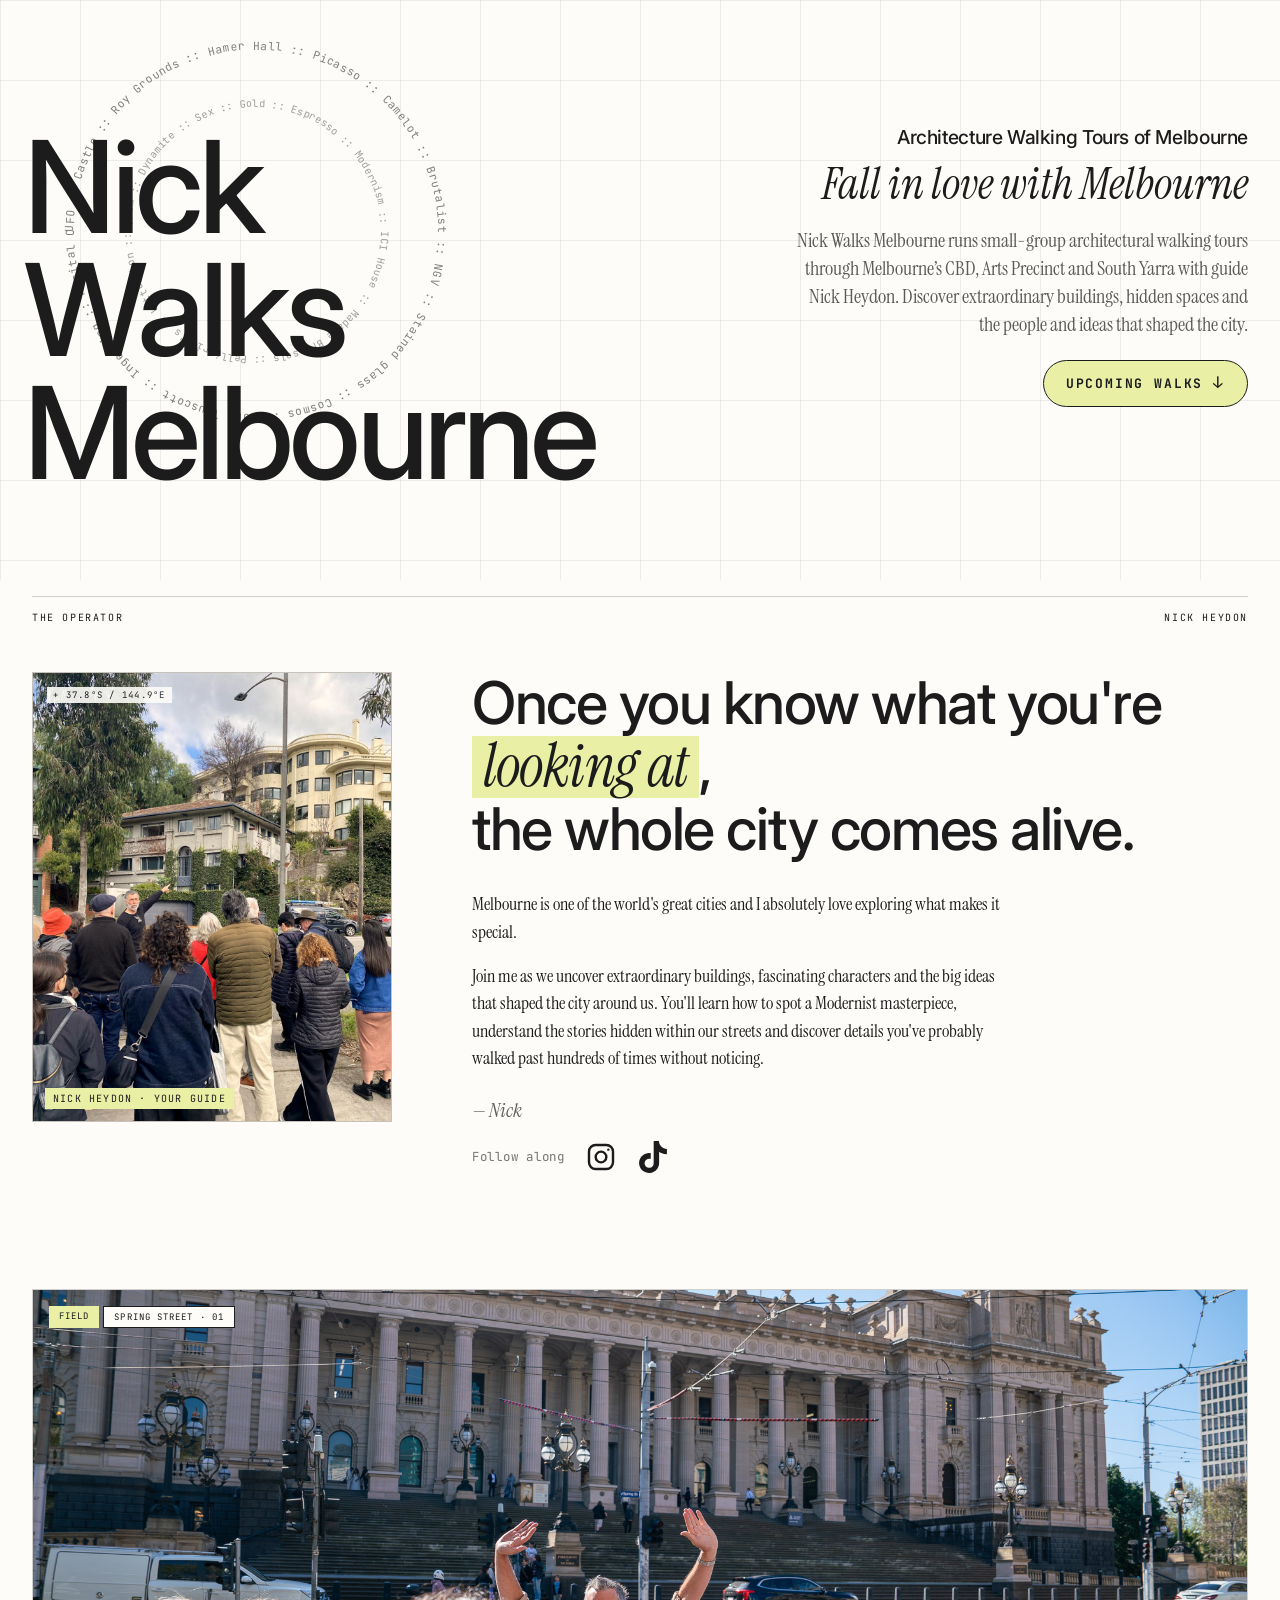
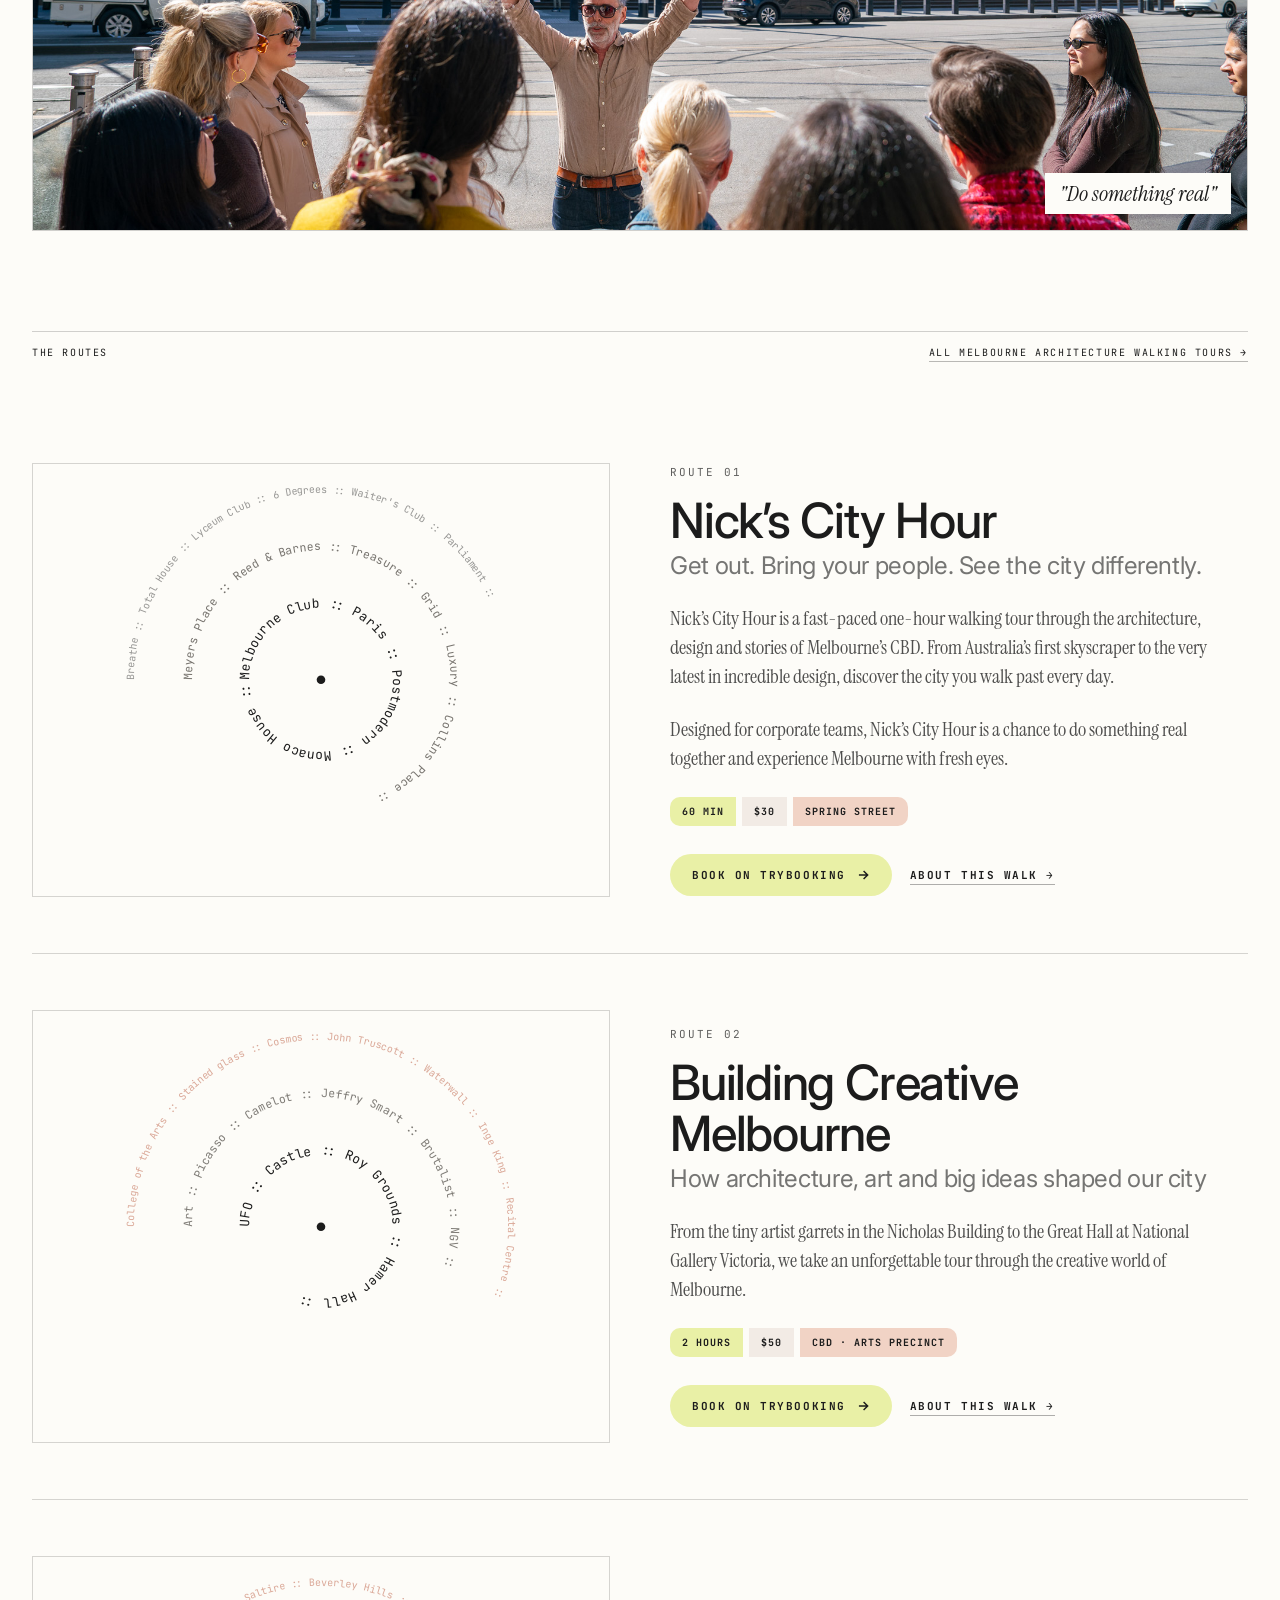
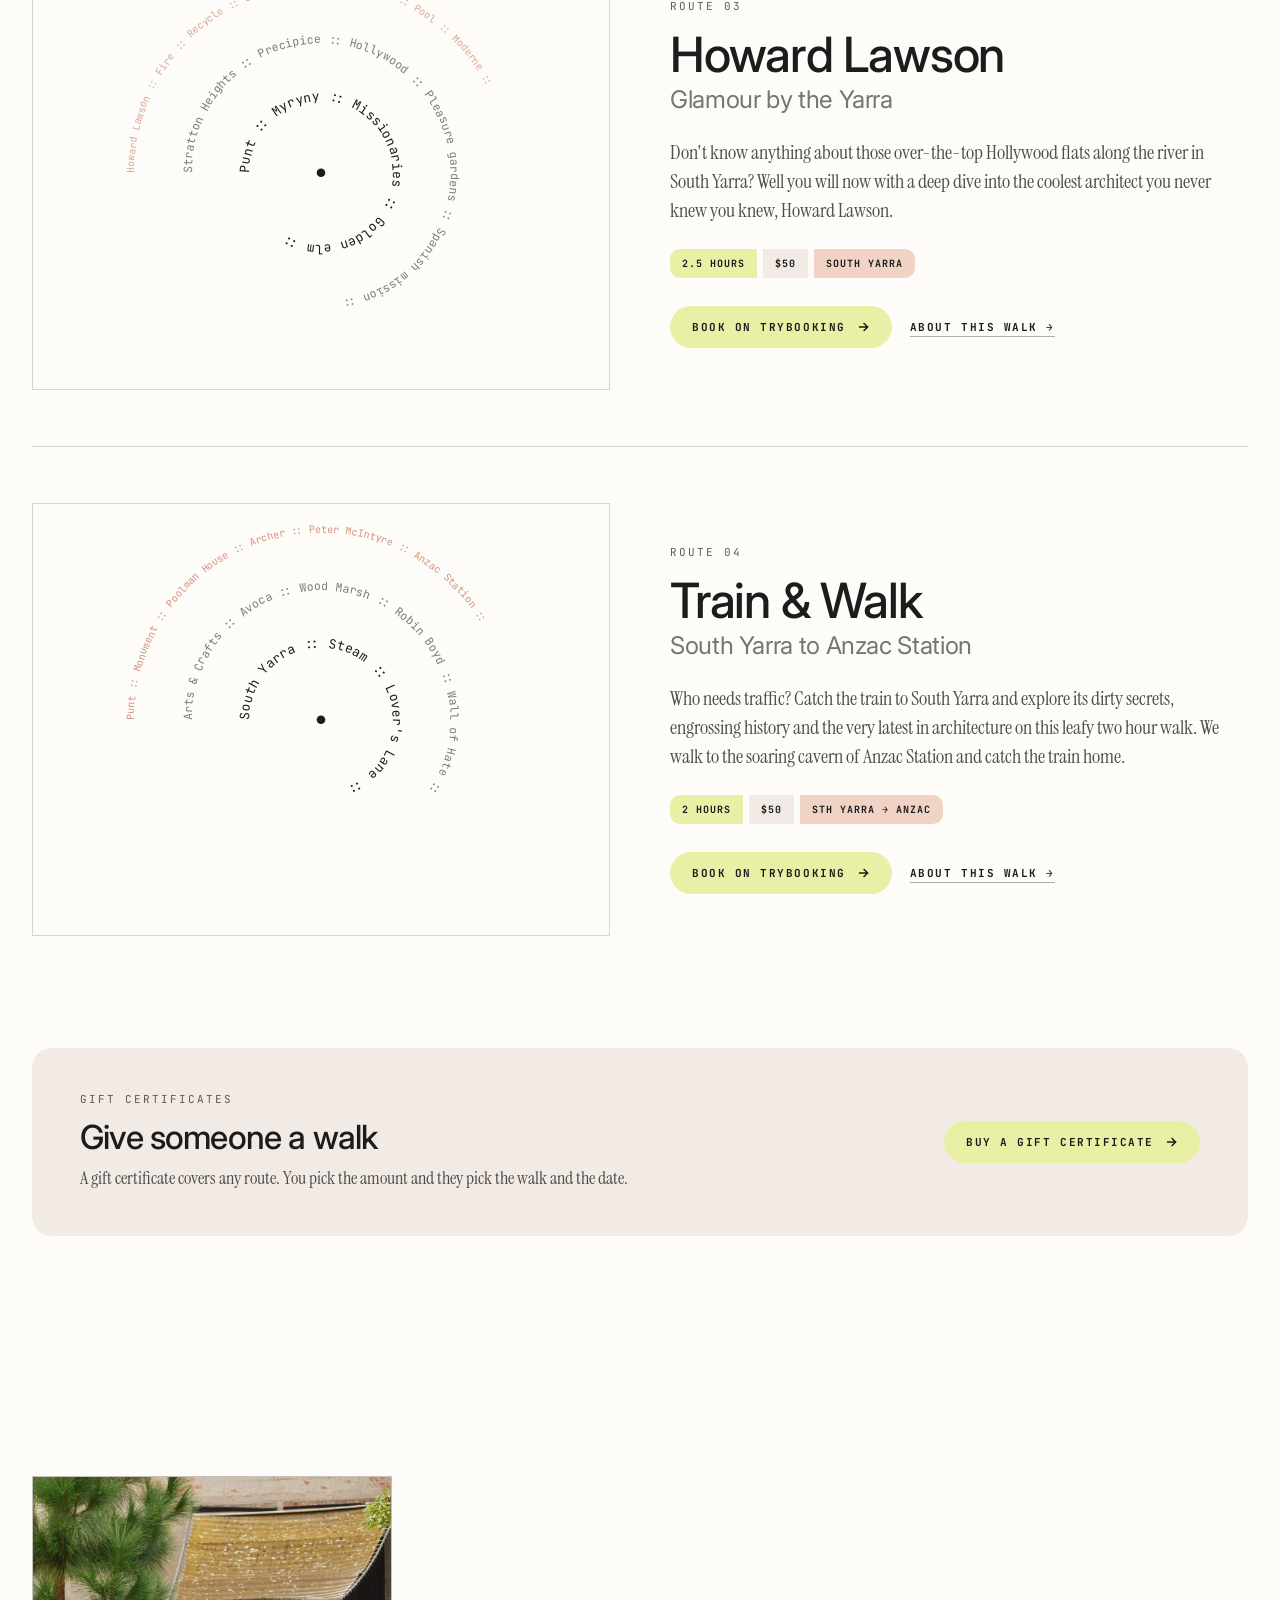
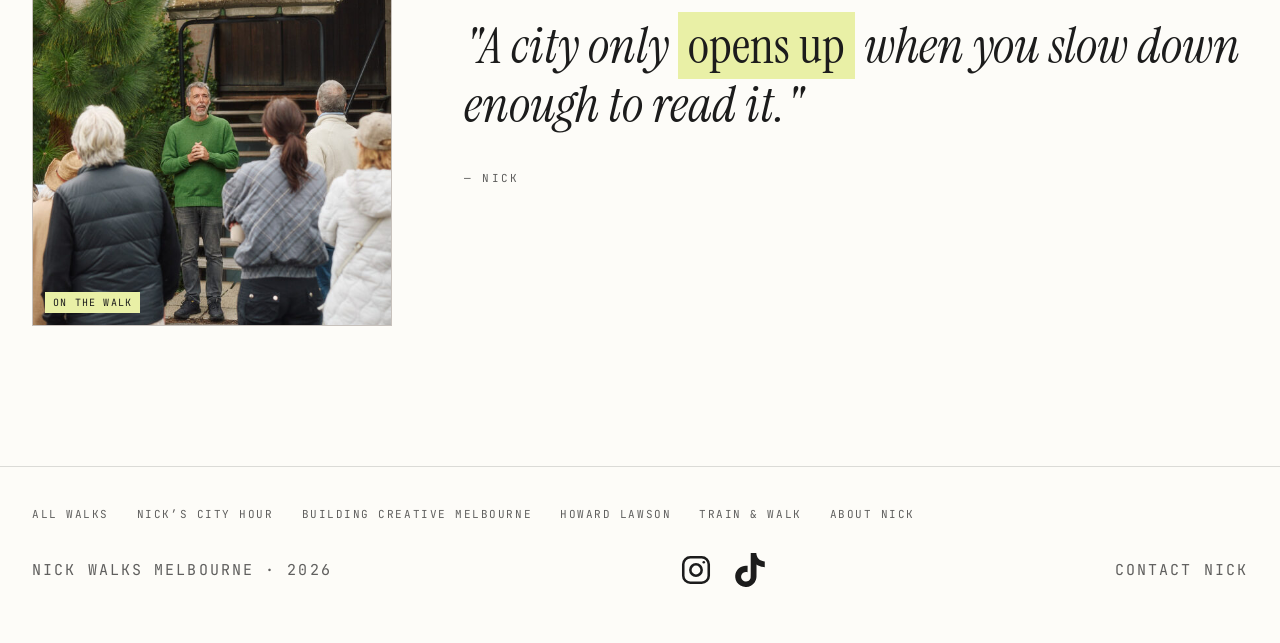
==== commit 971e6ce5: "Change the caption on the Parliament photo to Do something real Co-Authored-By: Claude Opus 5.5 (1M " ====
--- a/index.html
+++ b/index.html
@@ -3,8 +3,84 @@
 <head>
   <meta charset="utf-8" />
   <meta name="viewport" content="width=device-width, initial-scale=1" />
-  <title>Nick Walks Melbourne</title>
-  <meta name="description" content="Architectural walks across Melbourne with Nick Heydon." />
+  <title>Melbourne Architecture Walking Tours | Nick Walks Melbourne</title>
+  <meta name="description" content="Discover Melbourne through its architecture, people and big ideas with Nick Walks Melbourne. Small-group walking tours through the CBD, Arts Precinct and South Yarra." />
+  <link rel="canonical" href="https://nickwalksmelbourne.com.au/" />
+  <meta property="og:type" content="website" />
+  <meta property="og:site_name" content="Nick Walks Melbourne" />
+  <meta property="og:title" content="Melbourne Architecture Walking Tours | Nick Walks Melbourne" />
+  <meta property="og:description" content="Discover Melbourne through its architecture, people and big ideas with Nick Walks Melbourne. Small-group walking tours through the CBD, Arts Precinct and South Yarra." />
+  <meta property="og:url" content="https://nickwalksmelbourne.com.au/" />
+  <meta property="og:image" content="https://nickwalksmelbourne.com.au/og-image.png" />
+  <meta property="og:locale" content="en_AU" />
+  <meta name="twitter:card" content="summary_large_image" />
+  <link rel="icon" href="/favicon.svg" type="image/svg+xml" />
+  <link rel="icon" href="/favicon-32.png" sizes="32x32" type="image/png" />
+  <link rel="apple-touch-icon" href="/apple-touch-icon.png" />
+  <script type="application/ld+json">
+{
+  "@context": "https://schema.org",
+  "@graph": [
+    {
+      "@type": "LocalBusiness",
+      "@id": "https://nickwalksmelbourne.com.au/#organization",
+      "name": "Nick Walks Melbourne",
+      "url": "https://nickwalksmelbourne.com.au/",
+      "logo": "https://nickwalksmelbourne.com.au/logo.png",
+      "image": "https://nickwalksmelbourne.com.au/image9.jpeg",
+      "description": "Small-group architectural walking tours through Melbourne's CBD, Arts Precinct and South Yarra, led by architectural guide Nick Heydon.",
+      "email": "nick@risefilms.com.au",
+      "priceRange": "$30-$50",
+      "founder": {
+        "@type": "Person",
+        "name": "Nick Heydon",
+        "jobTitle": "Architectural guide"
+      },
+      "address": {
+        "@type": "PostalAddress",
+        "addressLocality": "Melbourne",
+        "addressRegion": "VIC",
+        "addressCountry": "AU"
+      },
+      "areaServed": {
+        "@type": "City",
+        "name": "Melbourne"
+      },
+      "knowsAbout": [
+        "Melbourne architecture",
+        "Architectural history",
+        "Walking tours"
+      ],
+      "sameAs": [
+        "https://instagram.com/nickwalksmelbourne",
+        "https://www.tiktok.com/@nickwalksmelbourne"
+      ]
+    },
+    {
+      "@type": "WebSite",
+      "@id": "https://nickwalksmelbourne.com.au/#website",
+      "url": "https://nickwalksmelbourne.com.au/",
+      "name": "Nick Walks Melbourne",
+      "publisher": {
+        "@id": "https://nickwalksmelbourne.com.au/#organization"
+      }
+    },
+    {
+      "@type": "WebPage",
+      "@id": "https://nickwalksmelbourne.com.au/",
+      "url": "https://nickwalksmelbourne.com.au/",
+      "name": "Melbourne Architecture Walking Tours | Nick Walks Melbourne",
+      "description": "Discover Melbourne through its architecture, people and big ideas with Nick Walks Melbourne. Small-group walking tours through the CBD, Arts Precinct and South Yarra.",
+      "isPartOf": {
+        "@id": "https://nickwalksmelbourne.com.au/#website"
+      },
+      "about": {
+        "@id": "https://nickwalksmelbourne.com.au/#organization"
+      }
+    }
+  ]
+}
+  </script>
   <link rel="preconnect" href="https://fonts.googleapis.com" />
   <link rel="preconnect" href="https://fonts.gstatic.com" crossorigin />
   <link href="https://fonts.googleapis.com/css2?family=Inter:wght@500;700;800;900&family=Instrument+Serif:ital@0;1&family=JetBrains+Mono:wght@400;500;700&display=swap" rel="stylesheet" />
@@ -163,6 +239,15 @@
       text-align: right;
       z-index: 6;
     }
+    .info-title {
+      font-family: var(--display);
+      font-weight: 500;
+      font-size: clamp(1.15rem, 1.5vw, 1.5rem);
+      line-height: 1.15;
+      letter-spacing: -0.02em;
+      color: var(--ink);
+      margin-bottom: 14px;
+    }
     .info-header {
       font-family: var(--serif);
       font-style: italic;
@@ -206,6 +291,13 @@
       margin: 0 auto;
       position: relative;
     }
+    .sect-label a {
+      color: inherit;
+      text-decoration: none;
+      border-bottom: 1px solid rgba(28,28,28,0.3);
+      padding-bottom: 2px;
+    }
+    .sect-label a:hover { color: var(--ink); border-color: var(--ink); }
     .sect-label {
       display: flex;
       justify-content: space-between;
@@ -424,6 +516,22 @@
       color: var(--ink);
       margin-bottom: 6px;
     }
+    .walk-info h3 a { color: inherit; text-decoration: none; }
+    .walk-info h3 a:hover { text-decoration: underline; text-decoration-thickness: 2px; text-underline-offset: 6px; }
+    .walk-info .more-link {
+      display: inline-block;
+      margin-left: 18px;
+      font-family: var(--mono);
+      font-size: 11px;
+      font-weight: 700;
+      letter-spacing: 0.14em;
+      text-transform: uppercase;
+      color: var(--ink);
+      text-decoration: none;
+      border-bottom: 1px solid rgba(28,28,28,0.35);
+      padding-bottom: 2px;
+    }
+    .walk-info .more-link:hover { border-color: var(--ink); }
     .walk-info .walk-subtitle {
       font-family: var(--display);
       font-weight: 400;
@@ -601,6 +709,20 @@
     }
     footer a { color: inherit; text-decoration: none; }
     footer a:hover { color: var(--ink); }
+    .foot-nav {
+      padding: 40px 32px 0;
+      display: flex;
+      flex-wrap: wrap;
+      gap: 10px 28px;
+      font-family: var(--mono);
+      font-size: 11px;
+      letter-spacing: 0.14em;
+      text-transform: uppercase;
+      border-top: 1px solid rgba(28,28,28,0.15);
+    }
+    .foot-nav a { color: rgba(28,28,28,0.7); text-decoration: none; }
+    .foot-nav a:hover { color: var(--ink); }
+    footer { border-top: none; padding-top: 32px; }
 
     @media (max-width: 900px) {
       .hero {
@@ -636,6 +758,7 @@
         text-align: left;
         margin-top: 28px;
       }
+      .info-title { font-size: 1.2rem; margin-bottom: 10px; }
       .info-header {
         font-size: 2.5rem;
         margin-bottom: 14px;
@@ -676,7 +799,9 @@
       .quote-sect { padding: 80px 20px; }
       .quote-grid { grid-template-columns: 1fr; gap: 32px; }
       .quote-figure { max-width: 380px; width: 100%; }
-      footer { padding: 36px 20px; font-size: 13px; flex-direction: column; gap: 12px; align-items: flex-start; }
+      .foot-nav { padding: 32px 20px 0; }
+      .walk-info .more-link { margin-left: 0; margin-top: 16px; display: block; width: max-content; }
+      footer { padding: 24px 20px 36px; font-size: 13px; flex-direction: column; gap: 12px; align-items: flex-start; }
       .social-links { gap: 24px; }
       .social-links svg, footer .social-links svg { width: 38px; height: 38px; }
       footer .social-links { margin: 6px 0; }
@@ -713,20 +838,21 @@
       <div class="reticle-ring"></div>
     </div>
 
-    <h1 class="brand">Nick<br />Walks<br />Melbourne</h1>
+    <div class="brand" aria-label="Nick Walks Melbourne">Nick<br />Walks<br />Melbourne</div>
 
     <div class="info">
-      <div class="info-header">
+      <h1 class="info-title">Architecture Walking Tours of Melbourne</h1>
+      <p class="info-header">
         Fall in love with Melbourne
-      </div>
+      </p>
       <p class="info-text">
-        Join architectural guide Nick Heydon<br />for walks across the city.
+        Nick Walks Melbourne runs small-group architectural walking tours through Melbourne’s CBD, Arts Precinct and South Yarra with guide Nick Heydon. Discover extraordinary buildings, hidden spaces and the people and ideas that shaped the city.
       </p>
       <a class="cta-button" href="#walks">Upcoming walks <span class="arrow">↓</span></a>
     </div>
   </section>
 
-  <section class="section">
+  <section class="section" id="about">
     <div class="sect-label">
       <span>The Operator</span>
       <span>Nick Heydon</span>
@@ -734,7 +860,7 @@
     <div class="about-grid">
       <div class="portrait">
         <span class="ticks">+ 37.8°S / 144.9°E</span>
-        <img src="image9.jpeg" alt="Nick pointing out a building to a walk group in South Yarra" />
+        <img src="image9.jpeg" width="1024" height="1280" alt="Nick Heydon pointing out a curved white apartment building to a walk group in South Yarra" />
         <span class="plabel">NICK HEYDON · YOUR GUIDE</span>
       </div>
       <div class="about-copy">
@@ -766,7 +892,7 @@
   <section class="section walks" id="walks">
     <div class="sect-label">
       <span>The Routes</span>
-      <span>On offer</span>
+      <span><a href="/melbourne-architecture-walking-tours">All Melbourne architecture walking tours →</a></span>
     </div>
 
     <div class="walk-card">
@@ -791,7 +917,7 @@
       </div>
       <div class="walk-info">
         <div class="num">Route 01</div>
-        <h3>Nick’s City Hour</h3>
+        <h3><a href="/melbourne-lunchtime-walking-tour">Nick’s City Hour</a></h3>
         <div class="walk-subtitle">Get out. Bring your people. See the city differently.</div>
         <p>Nick’s City Hour is a fast-paced one-hour walking tour through the architecture, design and stories of Melbourne’s CBD. From Australia’s first skyscraper to the very latest in incredible design, discover the city you walk past every day.</p>
         <p>Designed for corporate teams, Nick’s City Hour is a chance to do something real together and experience Melbourne with fresh eyes.</p>
@@ -803,7 +929,7 @@
         <a class="book" href="https://www.trybooking.com/DPCPF" target="_blank" rel="noopener">
           Book on TryBooking
           <svg viewBox="0 0 24 24" fill="none" stroke="currentColor" stroke-width="2.5"><path d="M5 12h14M13 5l7 7-7 7"/></svg>
-        </a>
+        </a><a class="more-link" href="/melbourne-lunchtime-walking-tour">About this walk →</a>
       </div>
     </div>
 
@@ -829,7 +955,7 @@
       </div>
       <div class="walk-info">
         <div class="num">Route 02</div>
-        <h3>Building Creative Melbourne</h3>
+        <h3><a href="/building-creative-melbourne-walking-tour">Building Creative Melbourne</a></h3>
         <div class="walk-subtitle">How architecture, art and big ideas shaped our city</div>
         <p>From the tiny artist garrets in the Nicholas Building to the Great Hall at National Gallery Victoria, we take an unforgettable tour through the creative world of Melbourne.</p>
         <div class="walk-stats-row">
@@ -840,7 +966,7 @@
         <a class="book" href="https://www.trybooking.com/DOMNY" target="_blank" rel="noopener">
           Book on TryBooking
           <svg viewBox="0 0 24 24" fill="none" stroke="currentColor" stroke-width="2.5"><path d="M5 12h14M13 5l7 7-7 7"/></svg>
-        </a>
+        </a><a class="more-link" href="/building-creative-melbourne-walking-tour">About this walk →</a>
       </div>
     </div>
       <div class="walk-card">
@@ -865,7 +991,7 @@
       </div>
       <div class="walk-info">
         <div class="num">Route 03</div>
-        <h3>Howard Lawson</h3>
+        <h3><a href="/howard-lawson-walking-tour-melbourne">Howard Lawson</a></h3>
         <div class="walk-subtitle">Glamour by the Yarra</div>
         <p>Don't know anything about those over-the-top Hollywood flats along the river in South Yarra? Well you will now with a deep dive into the coolest architect you never knew you knew, Howard Lawson.</p>
         <div class="walk-stats-row">
@@ -876,7 +1002,7 @@
         <a class="book" href="https://www.trybooking.com/events/landing/1597379" target="_blank" rel="noopener">
           Book on TryBooking
           <svg viewBox="0 0 24 24" fill="none" stroke="currentColor" stroke-width="2.5"><path d="M5 12h14M13 5l7 7-7 7"/></svg>
-        </a>
+        </a><a class="more-link" href="/howard-lawson-walking-tour-melbourne">About this walk →</a>
       </div>
     </div>
 
@@ -902,7 +1028,7 @@
       </div>
       <div class="walk-info">
         <div class="num">Route 04</div>
-        <h3>Train &amp; Walk</h3>
+        <h3><a href="/south-yarra-architecture-walking-tour">Train &amp; Walk</a></h3>
         <div class="walk-subtitle">South Yarra to Anzac Station</div>
         <p>Who needs traffic? Catch the train to South Yarra and explore its dirty secrets, engrossing history and the very latest in architecture on this leafy two hour walk. We walk to the soaring cavern of Anzac Station and catch the train home.</p>
         <div class="walk-stats-row">
@@ -913,7 +1039,7 @@
         <a class="book" href="https://www.trybooking.com/DMWYX" target="_blank" rel="noopener">
           Book on TryBooking
           <svg viewBox="0 0 24 24" fill="none" stroke="currentColor" stroke-width="2.5"><path d="M5 12h14M13 5l7 7-7 7"/></svg>
-        </a>
+        </a><a class="more-link" href="/south-yarra-architecture-walking-tour">About this walk →</a>
       </div>
     </div>
 
@@ -934,7 +1060,7 @@
   <section class="quote-sect">
     <div class="quote-grid">
       <figure class="quote-figure">
-        <img src="preferredphoto1.jpg" alt="Nick Heydon" loading="lazy" />
+        <img src="preferredphoto1.jpg" width="854" height="1280" alt="Nick Heydon mid-story in front of a Tudor revival house, arms out, with walk guests in the foreground" loading="lazy" />
         <span class="plabel">On the walk</span>
       </figure>
       <div class="quote-body">
@@ -944,6 +1070,14 @@
     </div>
   </section>
 
+  <nav class="foot-nav" aria-label="Pages">
+    <a href="/melbourne-architecture-walking-tours">All walks</a>
+    <a href="/melbourne-lunchtime-walking-tour">Nick’s City Hour</a>
+    <a href="/building-creative-melbourne-walking-tour">Building Creative Melbourne</a>
+    <a href="/howard-lawson-walking-tour-melbourne">Howard Lawson</a>
+    <a href="/south-yarra-architecture-walking-tour">Train &amp; Walk</a>
+    <a href="#about">About Nick</a>
+  </nav>
   <footer>
     <span>Nick Walks Melbourne · 2026</span>
     <span class="social-links">
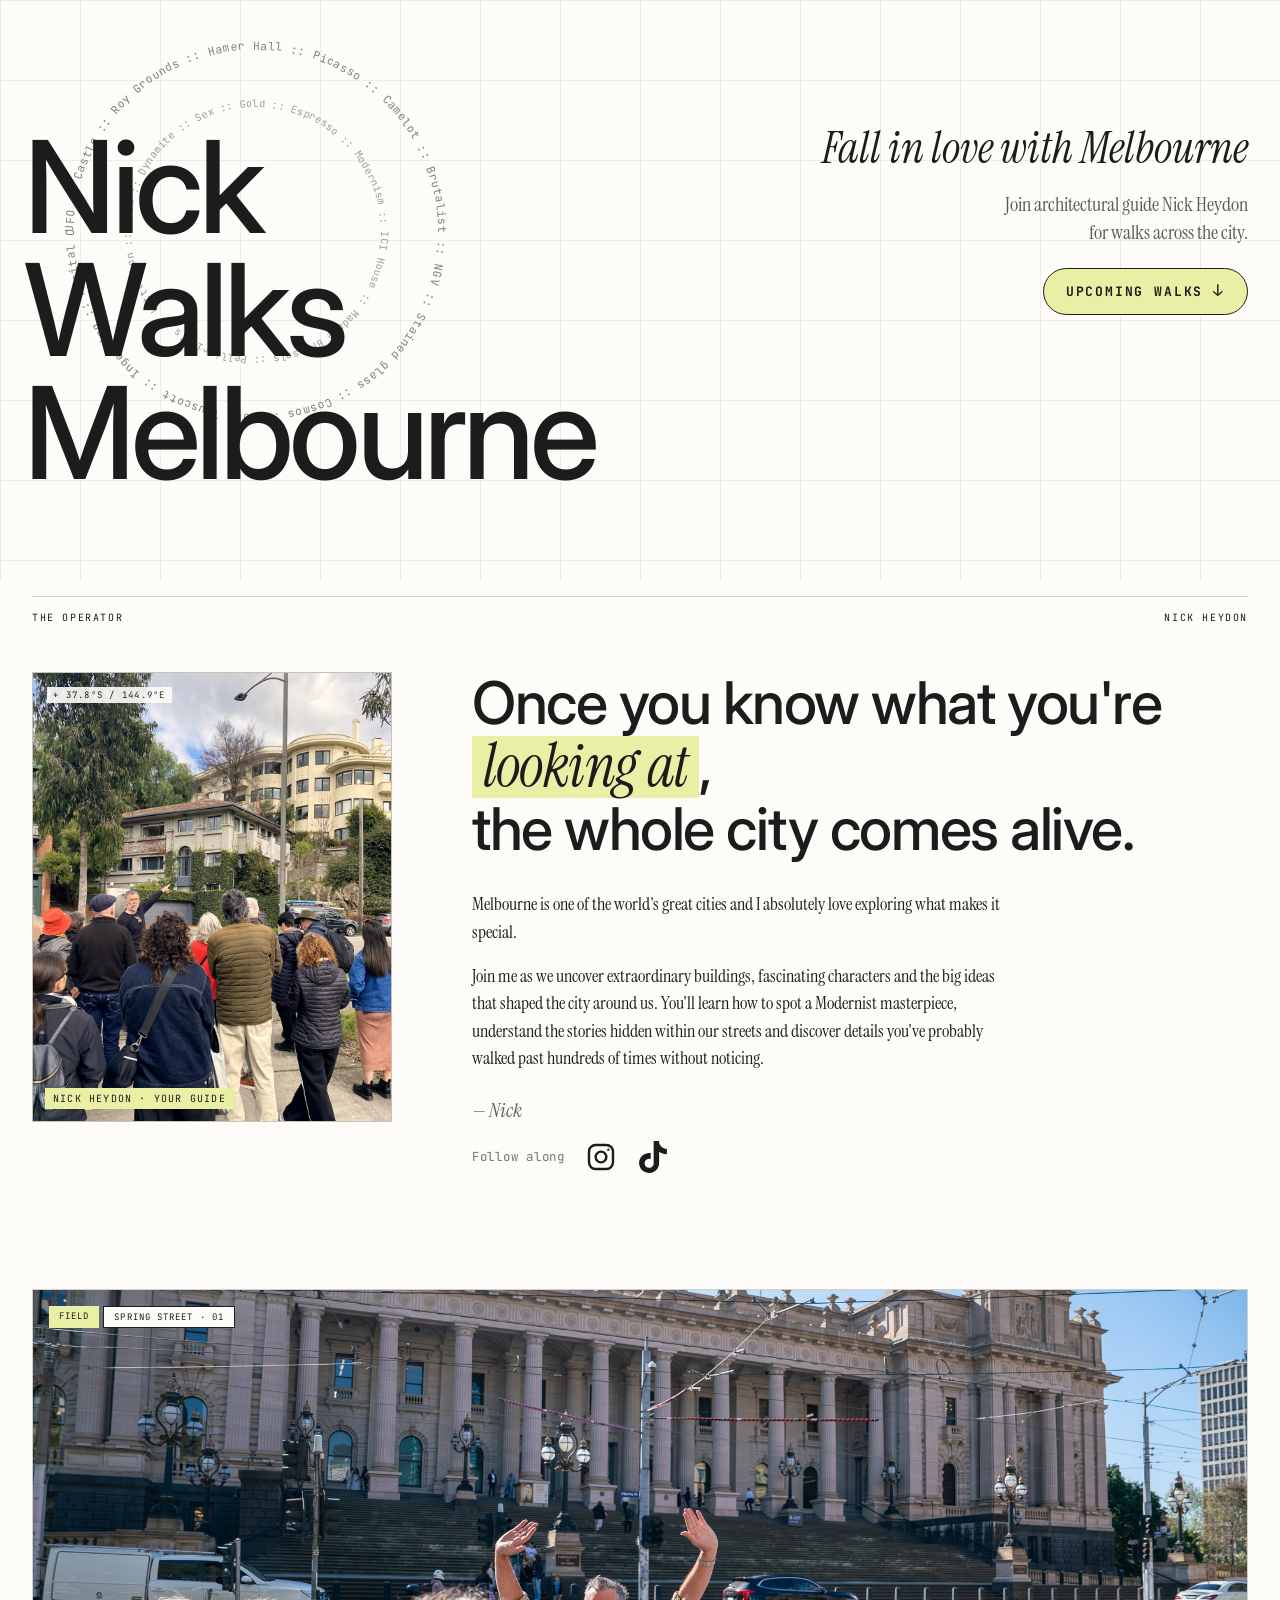
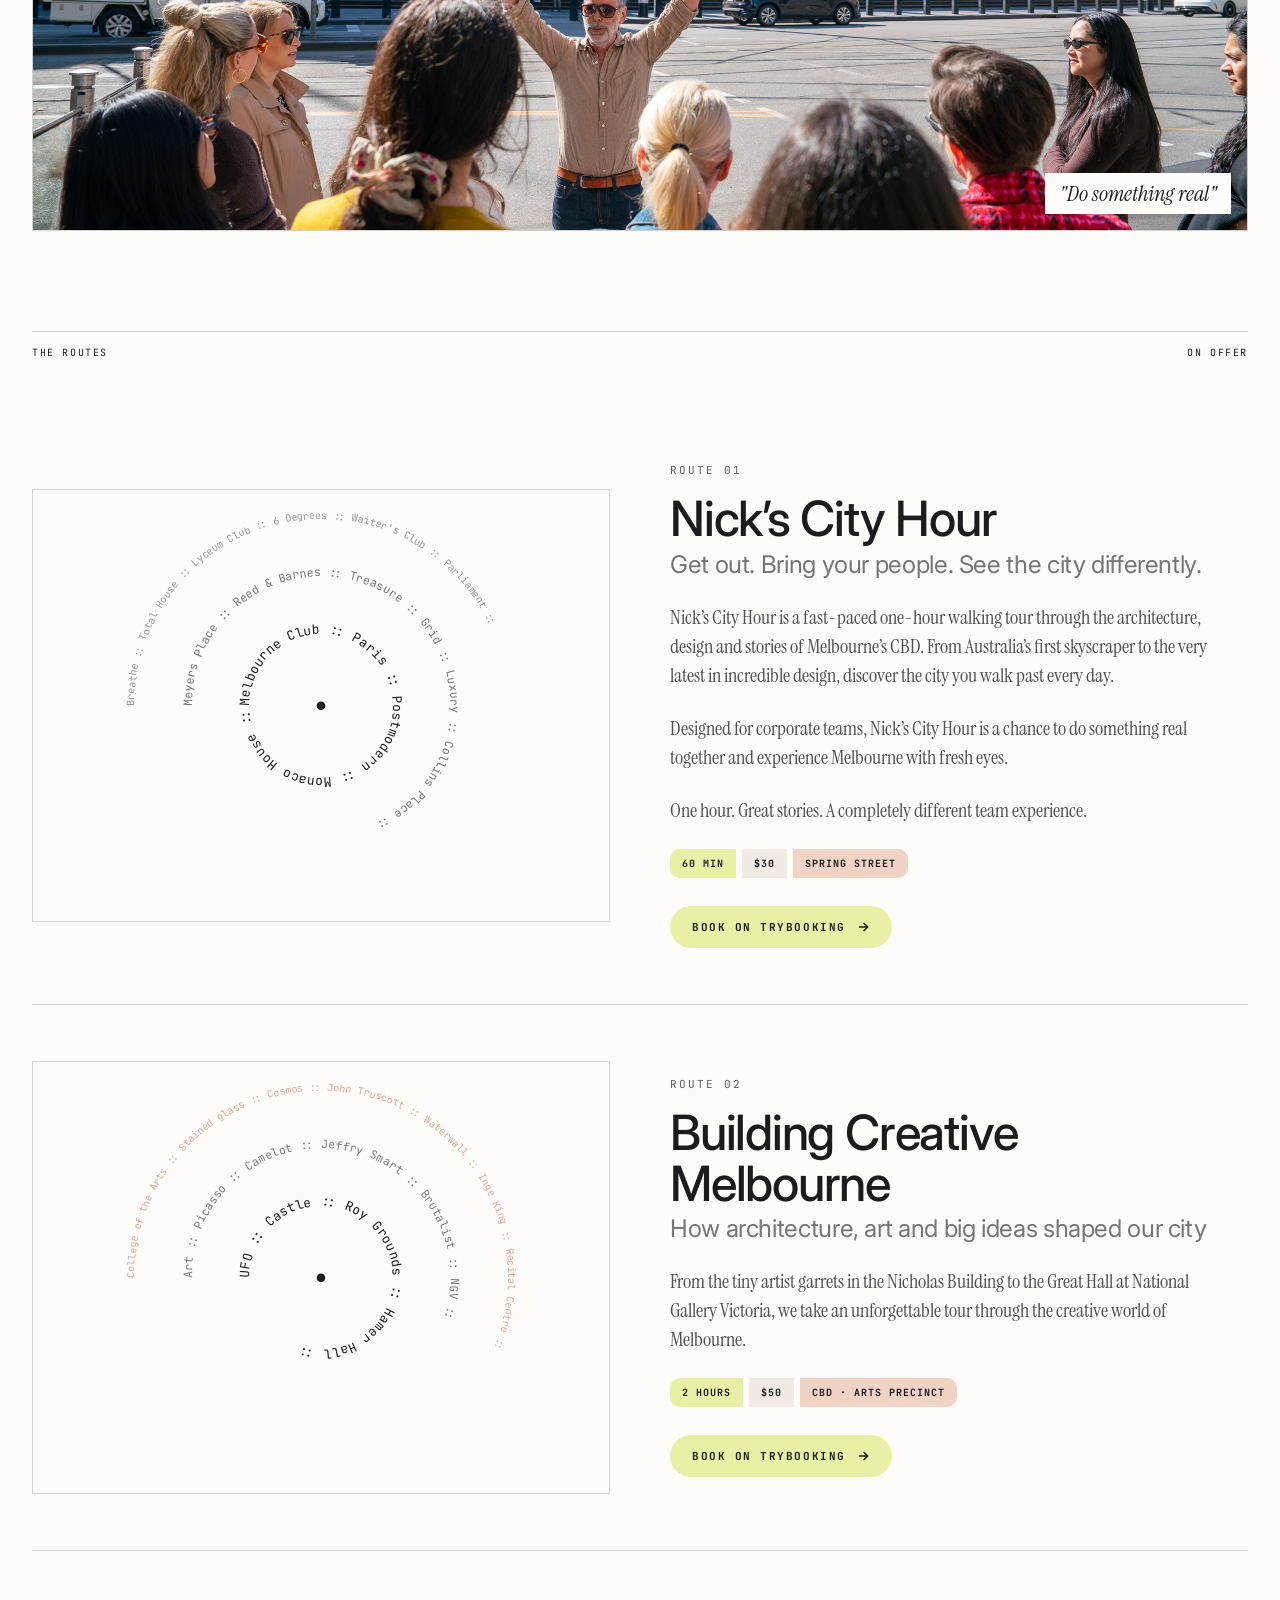
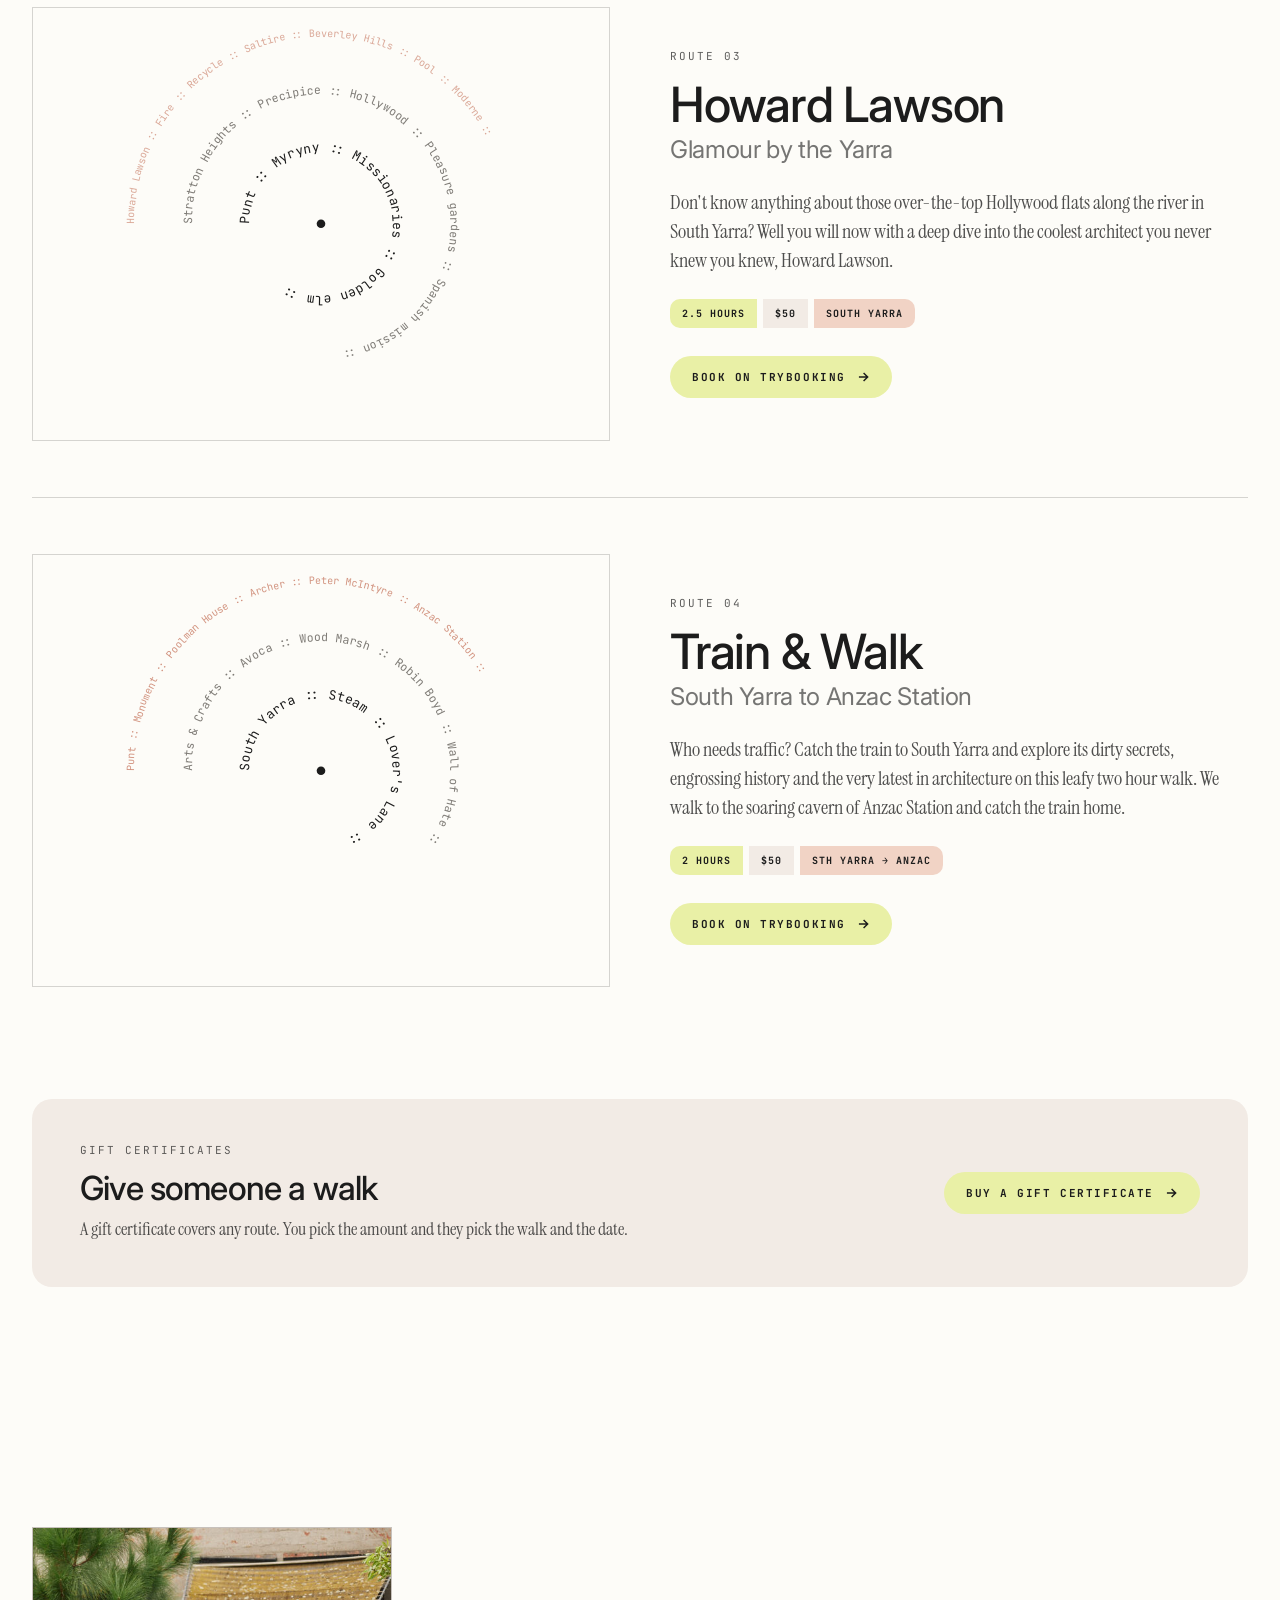
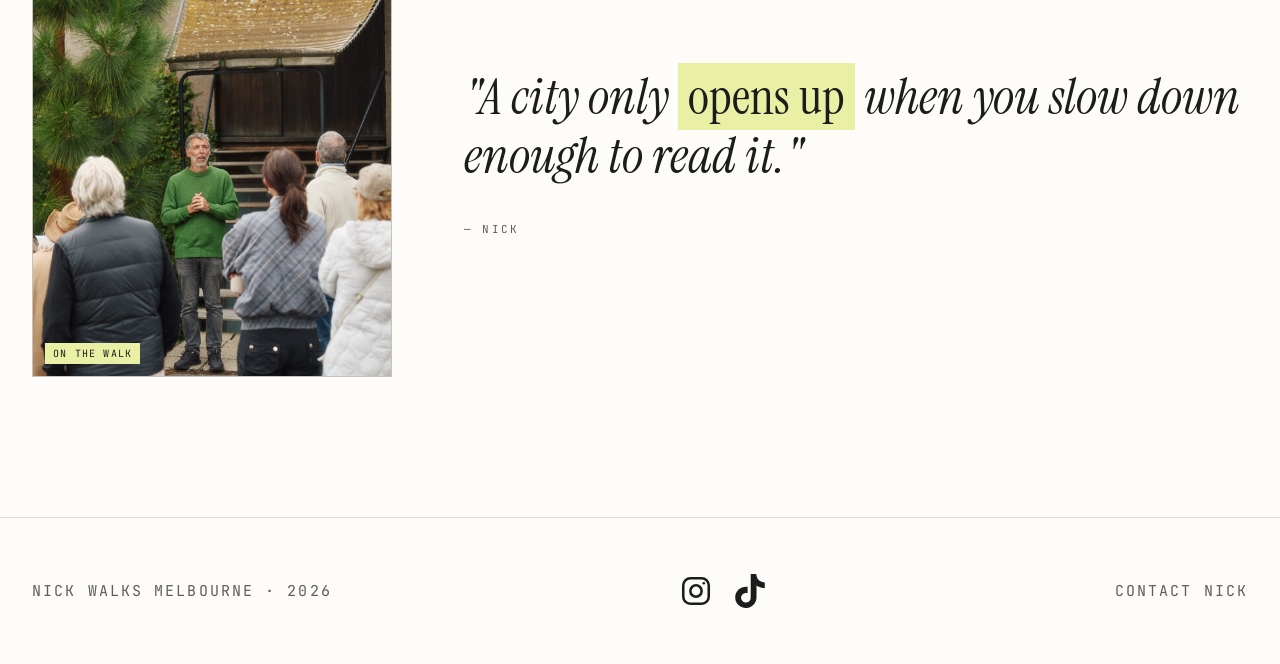
==== commit b599dc3b: "Add the One hour. Great stories. line to the City Hour card on the home page Co-Authored-By: Claude " ====
--- a/index.html
+++ b/index.html
@@ -3,84 +3,8 @@
 <head>
   <meta charset="utf-8" />
   <meta name="viewport" content="width=device-width, initial-scale=1" />
-  <title>Melbourne Architecture Walking Tours | Nick Walks Melbourne</title>
-  <meta name="description" content="Discover Melbourne through its architecture, people and big ideas with Nick Walks Melbourne. Small-group walking tours through the CBD, Arts Precinct and South Yarra." />
-  <link rel="canonical" href="https://nickwalksmelbourne.com.au/" />
-  <meta property="og:type" content="website" />
-  <meta property="og:site_name" content="Nick Walks Melbourne" />
-  <meta property="og:title" content="Melbourne Architecture Walking Tours | Nick Walks Melbourne" />
-  <meta property="og:description" content="Discover Melbourne through its architecture, people and big ideas with Nick Walks Melbourne. Small-group walking tours through the CBD, Arts Precinct and South Yarra." />
-  <meta property="og:url" content="https://nickwalksmelbourne.com.au/" />
-  <meta property="og:image" content="https://nickwalksmelbourne.com.au/og-image.png" />
-  <meta property="og:locale" content="en_AU" />
-  <meta name="twitter:card" content="summary_large_image" />
-  <link rel="icon" href="/favicon.svg" type="image/svg+xml" />
-  <link rel="icon" href="/favicon-32.png" sizes="32x32" type="image/png" />
-  <link rel="apple-touch-icon" href="/apple-touch-icon.png" />
-  <script type="application/ld+json">
-{
-  "@context": "https://schema.org",
-  "@graph": [
-    {
-      "@type": "LocalBusiness",
-      "@id": "https://nickwalksmelbourne.com.au/#organization",
-      "name": "Nick Walks Melbourne",
-      "url": "https://nickwalksmelbourne.com.au/",
-      "logo": "https://nickwalksmelbourne.com.au/logo.png",
-      "image": "https://nickwalksmelbourne.com.au/image9.jpeg",
-      "description": "Small-group architectural walking tours through Melbourne's CBD, Arts Precinct and South Yarra, led by architectural guide Nick Heydon.",
-      "email": "nick@risefilms.com.au",
-      "priceRange": "$30-$50",
-      "founder": {
-        "@type": "Person",
-        "name": "Nick Heydon",
-        "jobTitle": "Architectural guide"
-      },
-      "address": {
-        "@type": "PostalAddress",
-        "addressLocality": "Melbourne",
-        "addressRegion": "VIC",
-        "addressCountry": "AU"
-      },
-      "areaServed": {
-        "@type": "City",
-        "name": "Melbourne"
-      },
-      "knowsAbout": [
-        "Melbourne architecture",
-        "Architectural history",
-        "Walking tours"
-      ],
-      "sameAs": [
-        "https://instagram.com/nickwalksmelbourne",
-        "https://www.tiktok.com/@nickwalksmelbourne"
-      ]
-    },
-    {
-      "@type": "WebSite",
-      "@id": "https://nickwalksmelbourne.com.au/#website",
-      "url": "https://nickwalksmelbourne.com.au/",
-      "name": "Nick Walks Melbourne",
-      "publisher": {
-        "@id": "https://nickwalksmelbourne.com.au/#organization"
-      }
-    },
-    {
-      "@type": "WebPage",
-      "@id": "https://nickwalksmelbourne.com.au/",
-      "url": "https://nickwalksmelbourne.com.au/",
-      "name": "Melbourne Architecture Walking Tours | Nick Walks Melbourne",
-      "description": "Discover Melbourne through its architecture, people and big ideas with Nick Walks Melbourne. Small-group walking tours through the CBD, Arts Precinct and South Yarra.",
-      "isPartOf": {
-        "@id": "https://nickwalksmelbourne.com.au/#website"
-      },
-      "about": {
-        "@id": "https://nickwalksmelbourne.com.au/#organization"
-      }
-    }
-  ]
-}
-  </script>
+  <title>Nick Walks Melbourne</title>
+  <meta name="description" content="Architectural walks across Melbourne with Nick Heydon." />
   <link rel="preconnect" href="https://fonts.googleapis.com" />
   <link rel="preconnect" href="https://fonts.gstatic.com" crossorigin />
   <link href="https://fonts.googleapis.com/css2?family=Inter:wght@500;700;800;900&family=Instrument+Serif:ital@0;1&family=JetBrains+Mono:wght@400;500;700&display=swap" rel="stylesheet" />
@@ -239,15 +163,6 @@
       text-align: right;
       z-index: 6;
     }
-    .info-title {
-      font-family: var(--display);
-      font-weight: 500;
-      font-size: clamp(1.15rem, 1.5vw, 1.5rem);
-      line-height: 1.15;
-      letter-spacing: -0.02em;
-      color: var(--ink);
-      margin-bottom: 14px;
-    }
     .info-header {
       font-family: var(--serif);
       font-style: italic;
@@ -291,13 +206,6 @@
       margin: 0 auto;
       position: relative;
     }
-    .sect-label a {
-      color: inherit;
-      text-decoration: none;
-      border-bottom: 1px solid rgba(28,28,28,0.3);
-      padding-bottom: 2px;
-    }
-    .sect-label a:hover { color: var(--ink); border-color: var(--ink); }
     .sect-label {
       display: flex;
       justify-content: space-between;
@@ -516,22 +424,6 @@
       color: var(--ink);
       margin-bottom: 6px;
     }
-    .walk-info h3 a { color: inherit; text-decoration: none; }
-    .walk-info h3 a:hover { text-decoration: underline; text-decoration-thickness: 2px; text-underline-offset: 6px; }
-    .walk-info .more-link {
-      display: inline-block;
-      margin-left: 18px;
-      font-family: var(--mono);
-      font-size: 11px;
-      font-weight: 700;
-      letter-spacing: 0.14em;
-      text-transform: uppercase;
-      color: var(--ink);
-      text-decoration: none;
-      border-bottom: 1px solid rgba(28,28,28,0.35);
-      padding-bottom: 2px;
-    }
-    .walk-info .more-link:hover { border-color: var(--ink); }
     .walk-info .walk-subtitle {
       font-family: var(--display);
       font-weight: 400;
@@ -709,20 +601,6 @@
     }
     footer a { color: inherit; text-decoration: none; }
     footer a:hover { color: var(--ink); }
-    .foot-nav {
-      padding: 40px 32px 0;
-      display: flex;
-      flex-wrap: wrap;
-      gap: 10px 28px;
-      font-family: var(--mono);
-      font-size: 11px;
-      letter-spacing: 0.14em;
-      text-transform: uppercase;
-      border-top: 1px solid rgba(28,28,28,0.15);
-    }
-    .foot-nav a { color: rgba(28,28,28,0.7); text-decoration: none; }
-    .foot-nav a:hover { color: var(--ink); }
-    footer { border-top: none; padding-top: 32px; }
 
     @media (max-width: 900px) {
       .hero {
@@ -758,7 +636,6 @@
         text-align: left;
         margin-top: 28px;
       }
-      .info-title { font-size: 1.2rem; margin-bottom: 10px; }
       .info-header {
         font-size: 2.5rem;
         margin-bottom: 14px;
@@ -799,9 +676,7 @@
       .quote-sect { padding: 80px 20px; }
       .quote-grid { grid-template-columns: 1fr; gap: 32px; }
       .quote-figure { max-width: 380px; width: 100%; }
-      .foot-nav { padding: 32px 20px 0; }
-      .walk-info .more-link { margin-left: 0; margin-top: 16px; display: block; width: max-content; }
-      footer { padding: 24px 20px 36px; font-size: 13px; flex-direction: column; gap: 12px; align-items: flex-start; }
+      footer { padding: 36px 20px; font-size: 13px; flex-direction: column; gap: 12px; align-items: flex-start; }
       .social-links { gap: 24px; }
       .social-links svg, footer .social-links svg { width: 38px; height: 38px; }
       footer .social-links { margin: 6px 0; }
@@ -838,21 +713,20 @@
       <div class="reticle-ring"></div>
     </div>
 
-    <div class="brand" aria-label="Nick Walks Melbourne">Nick<br />Walks<br />Melbourne</div>
+    <h1 class="brand">Nick<br />Walks<br />Melbourne</h1>
 
     <div class="info">
-      <h1 class="info-title">Architecture Walking Tours of Melbourne</h1>
-      <p class="info-header">
+      <div class="info-header">
         Fall in love with Melbourne
-      </p>
+      </div>
       <p class="info-text">
-        Nick Walks Melbourne runs small-group architectural walking tours through Melbourne’s CBD, Arts Precinct and South Yarra with guide Nick Heydon. Discover extraordinary buildings, hidden spaces and the people and ideas that shaped the city.
+        Join architectural guide Nick Heydon<br />for walks across the city.
       </p>
       <a class="cta-button" href="#walks">Upcoming walks <span class="arrow">↓</span></a>
     </div>
   </section>
 
-  <section class="section" id="about">
+  <section class="section">
     <div class="sect-label">
       <span>The Operator</span>
       <span>Nick Heydon</span>
@@ -860,7 +734,7 @@
     <div class="about-grid">
       <div class="portrait">
         <span class="ticks">+ 37.8°S / 144.9°E</span>
-        <img src="image9.jpeg" width="1024" height="1280" alt="Nick Heydon pointing out a curved white apartment building to a walk group in South Yarra" />
+        <img src="image9.jpeg" alt="Nick pointing out a building to a walk group in South Yarra" />
         <span class="plabel">NICK HEYDON · YOUR GUIDE</span>
       </div>
       <div class="about-copy">
@@ -892,7 +766,7 @@
   <section class="section walks" id="walks">
     <div class="sect-label">
       <span>The Routes</span>
-      <span><a href="/melbourne-architecture-walking-tours">All Melbourne architecture walking tours →</a></span>
+      <span>On offer</span>
     </div>
 
     <div class="walk-card">
@@ -917,10 +791,11 @@
       </div>
       <div class="walk-info">
         <div class="num">Route 01</div>
-        <h3><a href="/melbourne-lunchtime-walking-tour">Nick’s City Hour</a></h3>
+        <h3>Nick’s City Hour</h3>
         <div class="walk-subtitle">Get out. Bring your people. See the city differently.</div>
         <p>Nick’s City Hour is a fast-paced one-hour walking tour through the architecture, design and stories of Melbourne’s CBD. From Australia’s first skyscraper to the very latest in incredible design, discover the city you walk past every day.</p>
         <p>Designed for corporate teams, Nick’s City Hour is a chance to do something real together and experience Melbourne with fresh eyes.</p>
+        <p>One hour. Great stories. A completely different team experience.</p>
         <div class="walk-stats-row">
           <span class="s s1">60 MIN</span>
           <span class="s s2">$30</span>
@@ -929,7 +804,7 @@
         <a class="book" href="https://www.trybooking.com/DPCPF" target="_blank" rel="noopener">
           Book on TryBooking
           <svg viewBox="0 0 24 24" fill="none" stroke="currentColor" stroke-width="2.5"><path d="M5 12h14M13 5l7 7-7 7"/></svg>
-        </a><a class="more-link" href="/melbourne-lunchtime-walking-tour">About this walk →</a>
+        </a>
       </div>
     </div>
 
@@ -955,7 +830,7 @@
       </div>
       <div class="walk-info">
         <div class="num">Route 02</div>
-        <h3><a href="/building-creative-melbourne-walking-tour">Building Creative Melbourne</a></h3>
+        <h3>Building Creative Melbourne</h3>
         <div class="walk-subtitle">How architecture, art and big ideas shaped our city</div>
         <p>From the tiny artist garrets in the Nicholas Building to the Great Hall at National Gallery Victoria, we take an unforgettable tour through the creative world of Melbourne.</p>
         <div class="walk-stats-row">
@@ -966,7 +841,7 @@
         <a class="book" href="https://www.trybooking.com/DOMNY" target="_blank" rel="noopener">
           Book on TryBooking
           <svg viewBox="0 0 24 24" fill="none" stroke="currentColor" stroke-width="2.5"><path d="M5 12h14M13 5l7 7-7 7"/></svg>
-        </a><a class="more-link" href="/building-creative-melbourne-walking-tour">About this walk →</a>
+        </a>
       </div>
     </div>
       <div class="walk-card">
@@ -991,7 +866,7 @@
       </div>
       <div class="walk-info">
         <div class="num">Route 03</div>
-        <h3><a href="/howard-lawson-walking-tour-melbourne">Howard Lawson</a></h3>
+        <h3>Howard Lawson</h3>
         <div class="walk-subtitle">Glamour by the Yarra</div>
         <p>Don't know anything about those over-the-top Hollywood flats along the river in South Yarra? Well you will now with a deep dive into the coolest architect you never knew you knew, Howard Lawson.</p>
         <div class="walk-stats-row">
@@ -1002,7 +877,7 @@
         <a class="book" href="https://www.trybooking.com/events/landing/1597379" target="_blank" rel="noopener">
           Book on TryBooking
           <svg viewBox="0 0 24 24" fill="none" stroke="currentColor" stroke-width="2.5"><path d="M5 12h14M13 5l7 7-7 7"/></svg>
-        </a><a class="more-link" href="/howard-lawson-walking-tour-melbourne">About this walk →</a>
+        </a>
       </div>
     </div>
 
@@ -1028,7 +903,7 @@
       </div>
       <div class="walk-info">
         <div class="num">Route 04</div>
-        <h3><a href="/south-yarra-architecture-walking-tour">Train &amp; Walk</a></h3>
+        <h3>Train &amp; Walk</h3>
         <div class="walk-subtitle">South Yarra to Anzac Station</div>
         <p>Who needs traffic? Catch the train to South Yarra and explore its dirty secrets, engrossing history and the very latest in architecture on this leafy two hour walk. We walk to the soaring cavern of Anzac Station and catch the train home.</p>
         <div class="walk-stats-row">
@@ -1039,7 +914,7 @@
         <a class="book" href="https://www.trybooking.com/DMWYX" target="_blank" rel="noopener">
           Book on TryBooking
           <svg viewBox="0 0 24 24" fill="none" stroke="currentColor" stroke-width="2.5"><path d="M5 12h14M13 5l7 7-7 7"/></svg>
-        </a><a class="more-link" href="/south-yarra-architecture-walking-tour">About this walk →</a>
+        </a>
       </div>
     </div>
 
@@ -1060,7 +935,7 @@
   <section class="quote-sect">
     <div class="quote-grid">
       <figure class="quote-figure">
-        <img src="preferredphoto1.jpg" width="854" height="1280" alt="Nick Heydon mid-story in front of a Tudor revival house, arms out, with walk guests in the foreground" loading="lazy" />
+        <img src="preferredphoto1.jpg" alt="Nick Heydon" loading="lazy" />
         <span class="plabel">On the walk</span>
       </figure>
       <div class="quote-body">
@@ -1070,14 +945,6 @@
     </div>
   </section>
 
-  <nav class="foot-nav" aria-label="Pages">
-    <a href="/melbourne-architecture-walking-tours">All walks</a>
-    <a href="/melbourne-lunchtime-walking-tour">Nick’s City Hour</a>
-    <a href="/building-creative-melbourne-walking-tour">Building Creative Melbourne</a>
-    <a href="/howard-lawson-walking-tour-melbourne">Howard Lawson</a>
-    <a href="/south-yarra-architecture-walking-tour">Train &amp; Walk</a>
-    <a href="#about">About Nick</a>
-  </nav>
   <footer>
     <span>Nick Walks Melbourne · 2026</span>
     <span class="social-links">
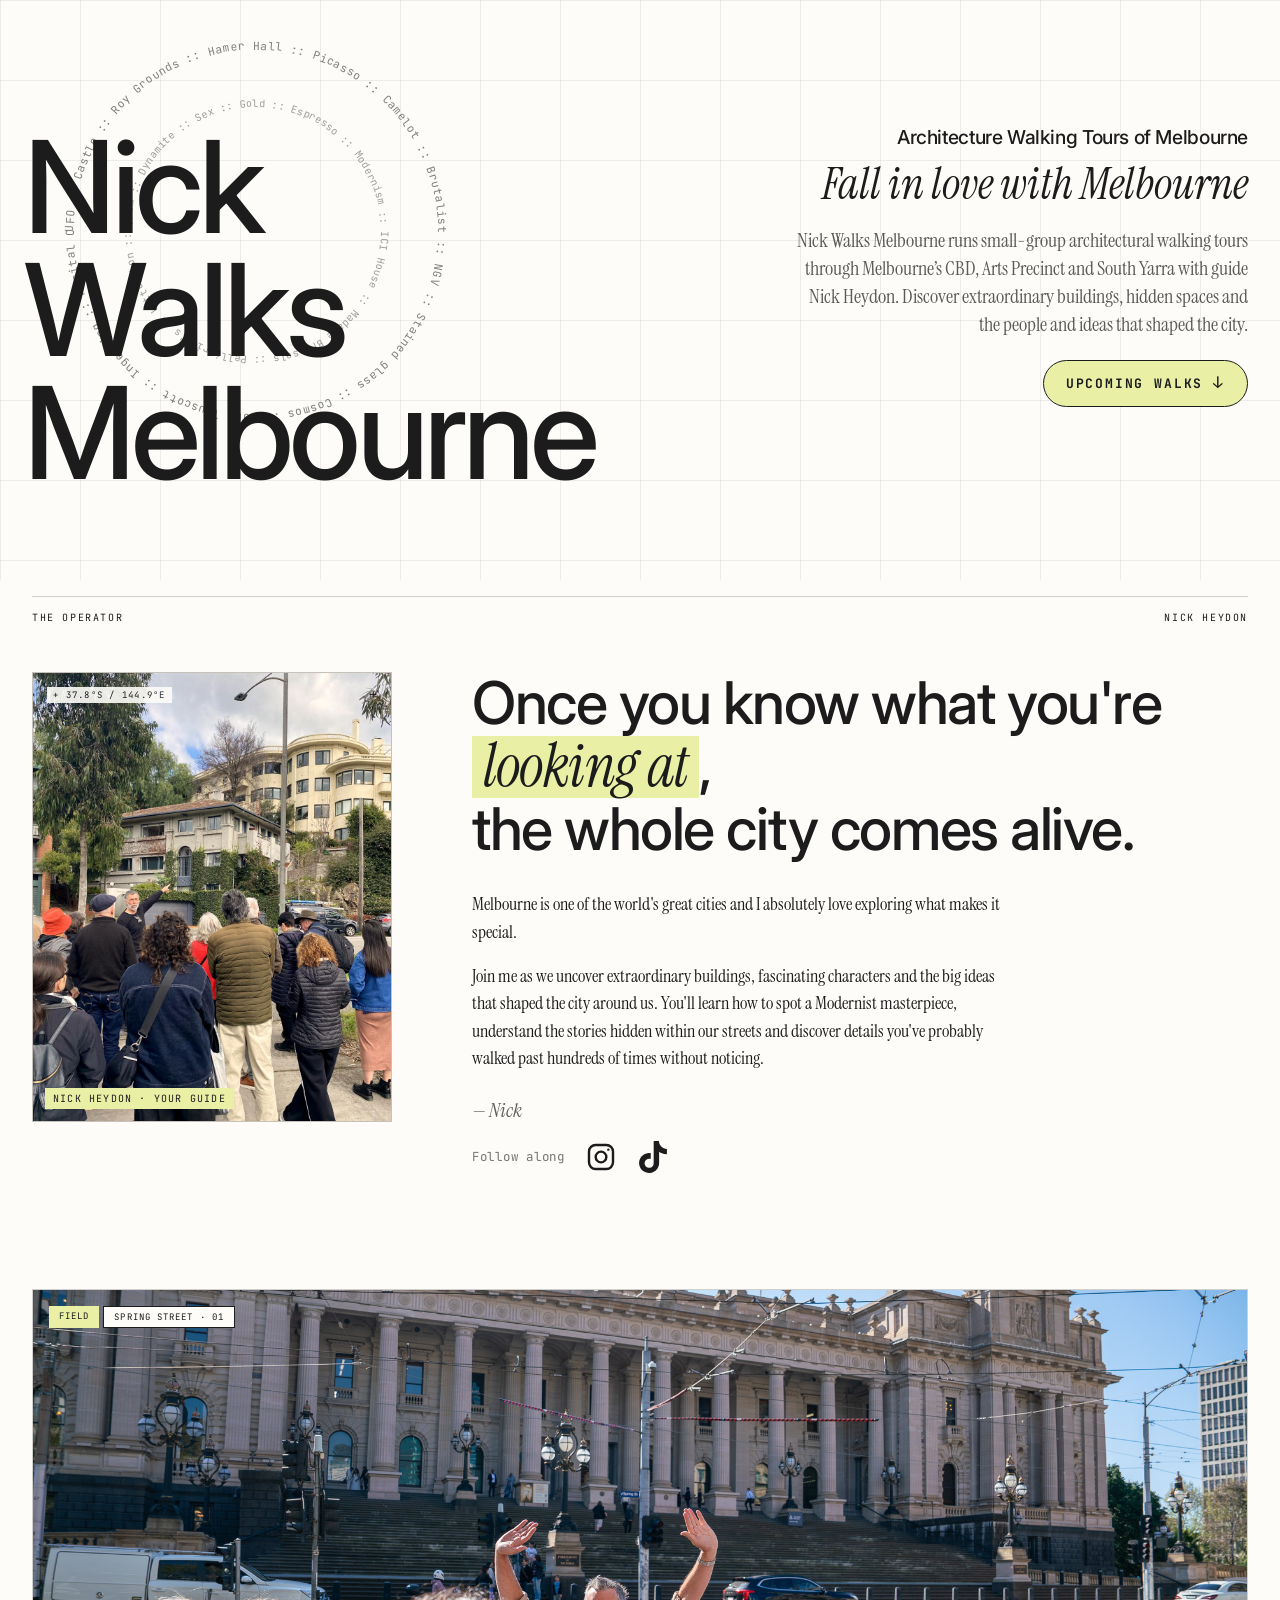
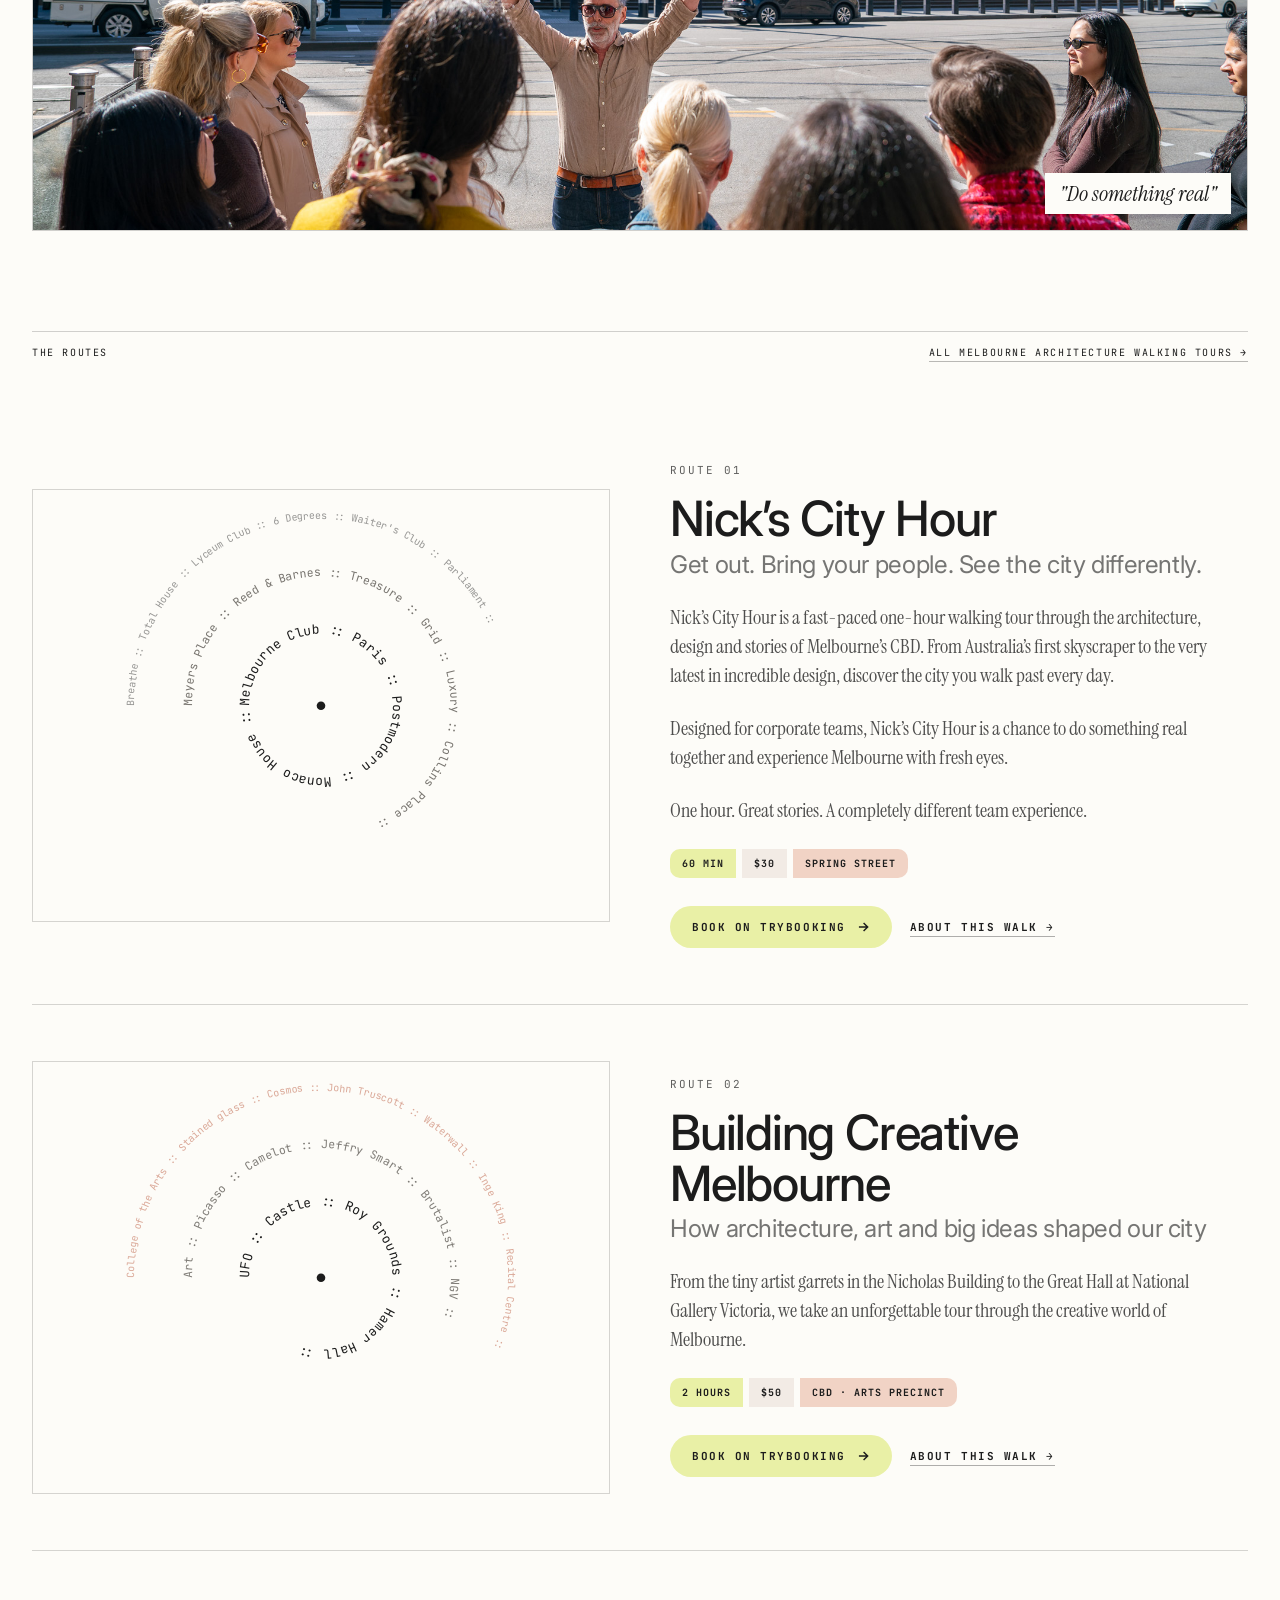
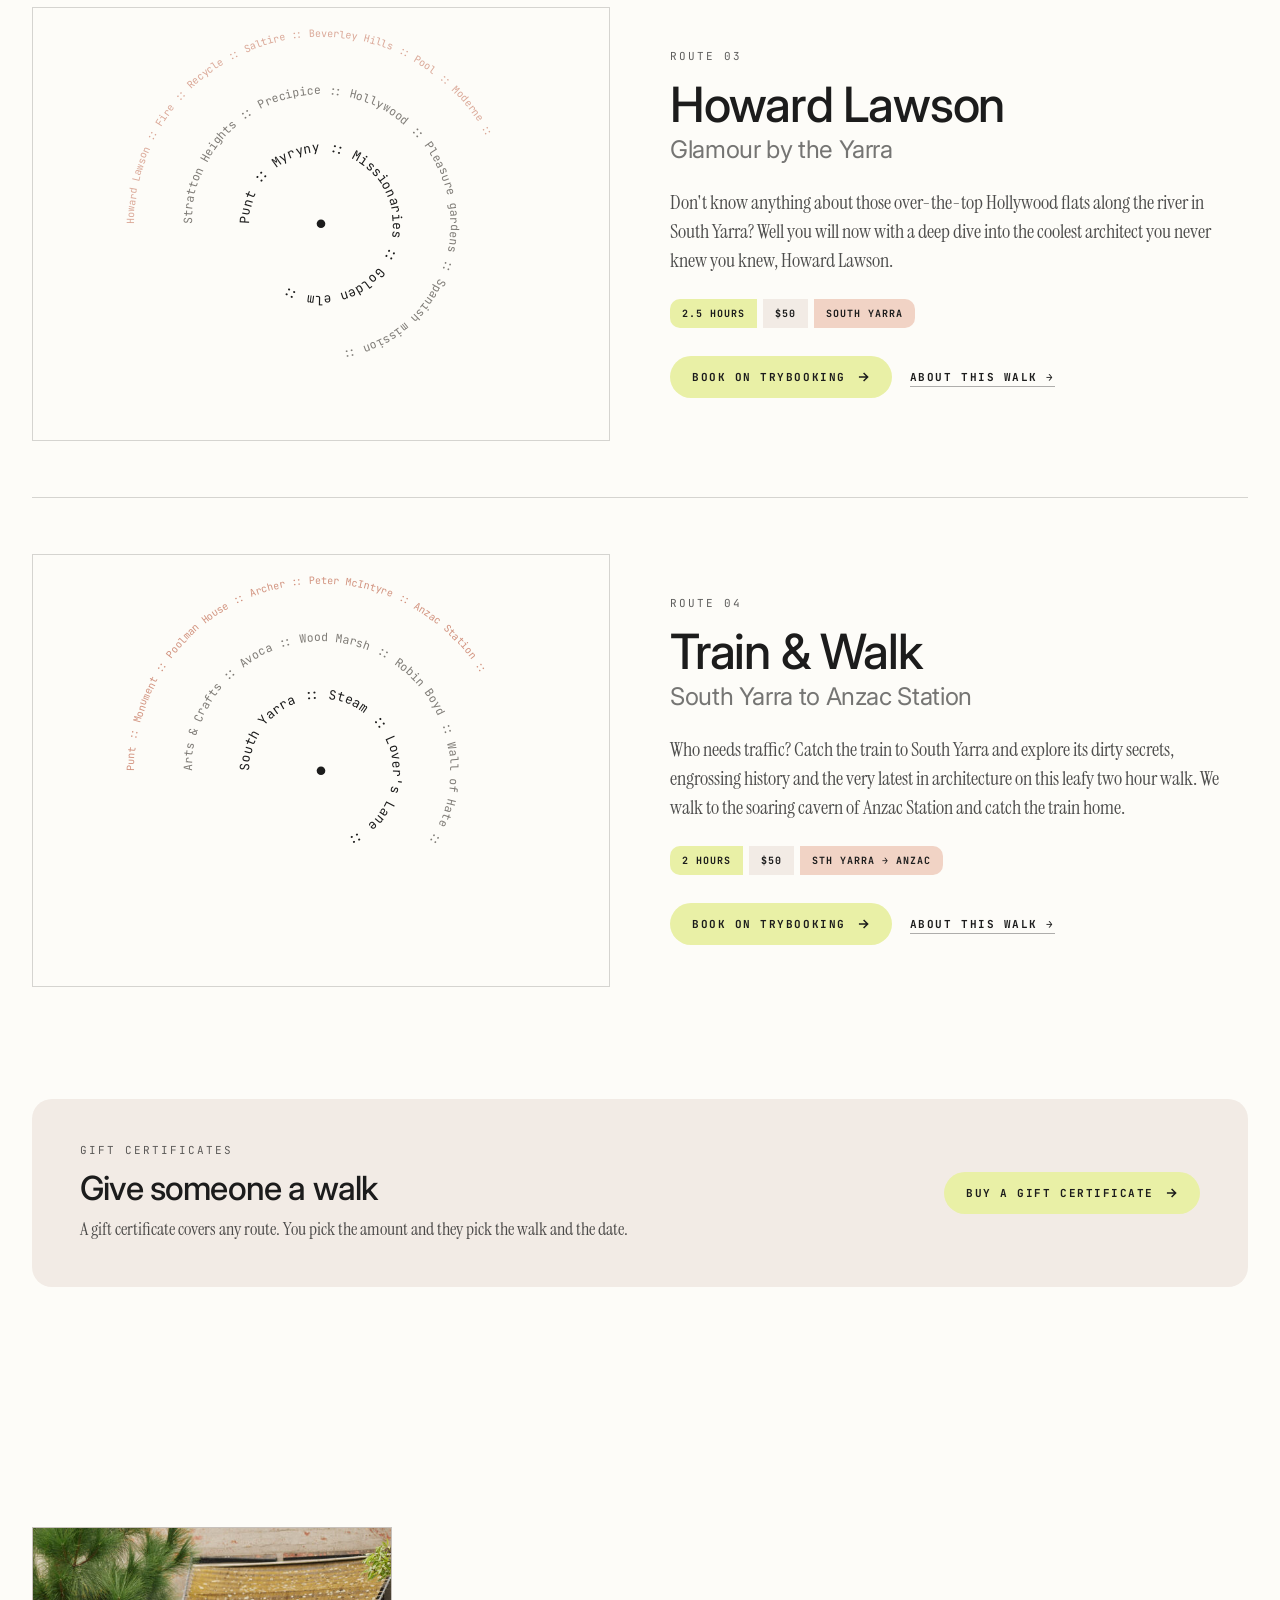
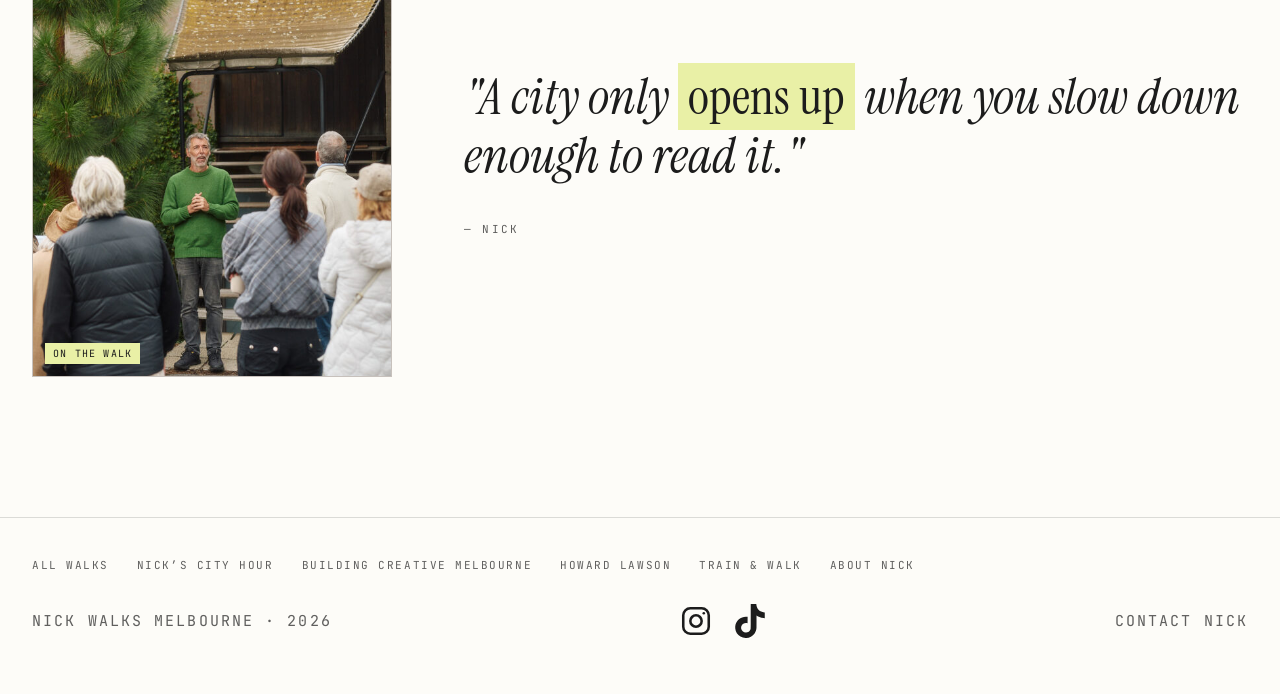
==== commit fcdff428: "Add the One hour. Great stories. line to the City Hour card on the home page Co-Authored-By: Claude " ====
--- a/index.html
+++ b/index.html
@@ -3,8 +3,84 @@
 <head>
   <meta charset="utf-8" />
   <meta name="viewport" content="width=device-width, initial-scale=1" />
-  <title>Nick Walks Melbourne</title>
-  <meta name="description" content="Architectural walks across Melbourne with Nick Heydon." />
+  <title>Melbourne Architecture Walking Tours | Nick Walks Melbourne</title>
+  <meta name="description" content="Discover Melbourne through its architecture, people and big ideas with Nick Walks Melbourne. Small-group walking tours through the CBD, Arts Precinct and South Yarra." />
+  <link rel="canonical" href="https://nickwalksmelbourne.com.au/" />
+  <meta property="og:type" content="website" />
+  <meta property="og:site_name" content="Nick Walks Melbourne" />
+  <meta property="og:title" content="Melbourne Architecture Walking Tours | Nick Walks Melbourne" />
+  <meta property="og:description" content="Discover Melbourne through its architecture, people and big ideas with Nick Walks Melbourne. Small-group walking tours through the CBD, Arts Precinct and South Yarra." />
+  <meta property="og:url" content="https://nickwalksmelbourne.com.au/" />
+  <meta property="og:image" content="https://nickwalksmelbourne.com.au/og-image.png" />
+  <meta property="og:locale" content="en_AU" />
+  <meta name="twitter:card" content="summary_large_image" />
+  <link rel="icon" href="/favicon.svg" type="image/svg+xml" />
+  <link rel="icon" href="/favicon-32.png" sizes="32x32" type="image/png" />
+  <link rel="apple-touch-icon" href="/apple-touch-icon.png" />
+  <script type="application/ld+json">
+{
+  "@context": "https://schema.org",
+  "@graph": [
+    {
+      "@type": "LocalBusiness",
+      "@id": "https://nickwalksmelbourne.com.au/#organization",
+      "name": "Nick Walks Melbourne",
+      "url": "https://nickwalksmelbourne.com.au/",
+      "logo": "https://nickwalksmelbourne.com.au/logo.png",
+      "image": "https://nickwalksmelbourne.com.au/image9.jpeg",
+      "description": "Small-group architectural walking tours through Melbourne's CBD, Arts Precinct and South Yarra, led by architectural guide Nick Heydon.",
+      "email": "nick@risefilms.com.au",
+      "priceRange": "$30-$50",
+      "founder": {
+        "@type": "Person",
+        "name": "Nick Heydon",
+        "jobTitle": "Architectural guide"
+      },
+      "address": {
+        "@type": "PostalAddress",
+        "addressLocality": "Melbourne",
+        "addressRegion": "VIC",
+        "addressCountry": "AU"
+      },
+      "areaServed": {
+        "@type": "City",
+        "name": "Melbourne"
+      },
+      "knowsAbout": [
+        "Melbourne architecture",
+        "Architectural history",
+        "Walking tours"
+      ],
+      "sameAs": [
+        "https://instagram.com/nickwalksmelbourne",
+        "https://www.tiktok.com/@nickwalksmelbourne"
+      ]
+    },
+    {
+      "@type": "WebSite",
+      "@id": "https://nickwalksmelbourne.com.au/#website",
+      "url": "https://nickwalksmelbourne.com.au/",
+      "name": "Nick Walks Melbourne",
+      "publisher": {
+        "@id": "https://nickwalksmelbourne.com.au/#organization"
+      }
+    },
+    {
+      "@type": "WebPage",
+      "@id": "https://nickwalksmelbourne.com.au/",
+      "url": "https://nickwalksmelbourne.com.au/",
+      "name": "Melbourne Architecture Walking Tours | Nick Walks Melbourne",
+      "description": "Discover Melbourne through its architecture, people and big ideas with Nick Walks Melbourne. Small-group walking tours through the CBD, Arts Precinct and South Yarra.",
+      "isPartOf": {
+        "@id": "https://nickwalksmelbourne.com.au/#website"
+      },
+      "about": {
+        "@id": "https://nickwalksmelbourne.com.au/#organization"
+      }
+    }
+  ]
+}
+  </script>
   <link rel="preconnect" href="https://fonts.googleapis.com" />
   <link rel="preconnect" href="https://fonts.gstatic.com" crossorigin />
   <link href="https://fonts.googleapis.com/css2?family=Inter:wght@500;700;800;900&family=Instrument+Serif:ital@0;1&family=JetBrains+Mono:wght@400;500;700&display=swap" rel="stylesheet" />
@@ -163,6 +239,15 @@
       text-align: right;
       z-index: 6;
     }
+    .info-title {
+      font-family: var(--display);
+      font-weight: 500;
+      font-size: clamp(1.15rem, 1.5vw, 1.5rem);
+      line-height: 1.15;
+      letter-spacing: -0.02em;
+      color: var(--ink);
+      margin-bottom: 14px;
+    }
     .info-header {
       font-family: var(--serif);
       font-style: italic;
@@ -206,6 +291,13 @@
       margin: 0 auto;
       position: relative;
     }
+    .sect-label a {
+      color: inherit;
+      text-decoration: none;
+      border-bottom: 1px solid rgba(28,28,28,0.3);
+      padding-bottom: 2px;
+    }
+    .sect-label a:hover { color: var(--ink); border-color: var(--ink); }
     .sect-label {
       display: flex;
       justify-content: space-between;
@@ -424,6 +516,22 @@
       color: var(--ink);
       margin-bottom: 6px;
     }
+    .walk-info h3 a { color: inherit; text-decoration: none; }
+    .walk-info h3 a:hover { text-decoration: underline; text-decoration-thickness: 2px; text-underline-offset: 6px; }
+    .walk-info .more-link {
+      display: inline-block;
+      margin-left: 18px;
+      font-family: var(--mono);
+      font-size: 11px;
+      font-weight: 700;
+      letter-spacing: 0.14em;
+      text-transform: uppercase;
+      color: var(--ink);
+      text-decoration: none;
+      border-bottom: 1px solid rgba(28,28,28,0.35);
+      padding-bottom: 2px;
+    }
+    .walk-info .more-link:hover { border-color: var(--ink); }
     .walk-info .walk-subtitle {
       font-family: var(--display);
       font-weight: 400;
@@ -601,6 +709,20 @@
     }
     footer a { color: inherit; text-decoration: none; }
     footer a:hover { color: var(--ink); }
+    .foot-nav {
+      padding: 40px 32px 0;
+      display: flex;
+      flex-wrap: wrap;
+      gap: 10px 28px;
+      font-family: var(--mono);
+      font-size: 11px;
+      letter-spacing: 0.14em;
+      text-transform: uppercase;
+      border-top: 1px solid rgba(28,28,28,0.15);
+    }
+    .foot-nav a { color: rgba(28,28,28,0.7); text-decoration: none; }
+    .foot-nav a:hover { color: var(--ink); }
+    footer { border-top: none; padding-top: 32px; }
 
     @media (max-width: 900px) {
       .hero {
@@ -636,6 +758,7 @@
         text-align: left;
         margin-top: 28px;
       }
+      .info-title { font-size: 1.2rem; margin-bottom: 10px; }
       .info-header {
         font-size: 2.5rem;
         margin-bottom: 14px;
@@ -676,7 +799,9 @@
       .quote-sect { padding: 80px 20px; }
       .quote-grid { grid-template-columns: 1fr; gap: 32px; }
       .quote-figure { max-width: 380px; width: 100%; }
-      footer { padding: 36px 20px; font-size: 13px; flex-direction: column; gap: 12px; align-items: flex-start; }
+      .foot-nav { padding: 32px 20px 0; }
+      .walk-info .more-link { margin-left: 0; margin-top: 16px; display: block; width: max-content; }
+      footer { padding: 24px 20px 36px; font-size: 13px; flex-direction: column; gap: 12px; align-items: flex-start; }
       .social-links { gap: 24px; }
       .social-links svg, footer .social-links svg { width: 38px; height: 38px; }
       footer .social-links { margin: 6px 0; }
@@ -713,20 +838,21 @@
       <div class="reticle-ring"></div>
     </div>
 
-    <h1 class="brand">Nick<br />Walks<br />Melbourne</h1>
+    <div class="brand" aria-label="Nick Walks Melbourne">Nick<br />Walks<br />Melbourne</div>
 
     <div class="info">
-      <div class="info-header">
+      <h1 class="info-title">Architecture Walking Tours of Melbourne</h1>
+      <p class="info-header">
         Fall in love with Melbourne
-      </div>
+      </p>
       <p class="info-text">
-        Join architectural guide Nick Heydon<br />for walks across the city.
+        Nick Walks Melbourne runs small-group architectural walking tours through Melbourne’s CBD, Arts Precinct and South Yarra with guide Nick Heydon. Discover extraordinary buildings, hidden spaces and the people and ideas that shaped the city.
       </p>
       <a class="cta-button" href="#walks">Upcoming walks <span class="arrow">↓</span></a>
     </div>
   </section>
 
-  <section class="section">
+  <section class="section" id="about">
     <div class="sect-label">
       <span>The Operator</span>
       <span>Nick Heydon</span>
@@ -734,7 +860,7 @@
     <div class="about-grid">
       <div class="portrait">
         <span class="ticks">+ 37.8°S / 144.9°E</span>
-        <img src="image9.jpeg" alt="Nick pointing out a building to a walk group in South Yarra" />
+        <img src="image9.jpeg" width="1024" height="1280" alt="Nick Heydon pointing out a curved white apartment building to a walk group in South Yarra" />
         <span class="plabel">NICK HEYDON · YOUR GUIDE</span>
       </div>
       <div class="about-copy">
@@ -766,7 +892,7 @@
   <section class="section walks" id="walks">
     <div class="sect-label">
       <span>The Routes</span>
-      <span>On offer</span>
+      <span><a href="/melbourne-architecture-walking-tours">All Melbourne architecture walking tours →</a></span>
     </div>
 
     <div class="walk-card">
@@ -791,7 +917,7 @@
       </div>
       <div class="walk-info">
         <div class="num">Route 01</div>
-        <h3>Nick’s City Hour</h3>
+        <h3><a href="/melbourne-lunchtime-walking-tour">Nick’s City Hour</a></h3>
         <div class="walk-subtitle">Get out. Bring your people. See the city differently.</div>
         <p>Nick’s City Hour is a fast-paced one-hour walking tour through the architecture, design and stories of Melbourne’s CBD. From Australia’s first skyscraper to the very latest in incredible design, discover the city you walk past every day.</p>
         <p>Designed for corporate teams, Nick’s City Hour is a chance to do something real together and experience Melbourne with fresh eyes.</p>
@@ -804,7 +930,7 @@
         <a class="book" href="https://www.trybooking.com/DPCPF" target="_blank" rel="noopener">
           Book on TryBooking
           <svg viewBox="0 0 24 24" fill="none" stroke="currentColor" stroke-width="2.5"><path d="M5 12h14M13 5l7 7-7 7"/></svg>
-        </a>
+        </a><a class="more-link" href="/melbourne-lunchtime-walking-tour">About this walk →</a>
       </div>
     </div>
 
@@ -830,7 +956,7 @@
       </div>
       <div class="walk-info">
         <div class="num">Route 02</div>
-        <h3>Building Creative Melbourne</h3>
+        <h3><a href="/building-creative-melbourne-walking-tour">Building Creative Melbourne</a></h3>
         <div class="walk-subtitle">How architecture, art and big ideas shaped our city</div>
         <p>From the tiny artist garrets in the Nicholas Building to the Great Hall at National Gallery Victoria, we take an unforgettable tour through the creative world of Melbourne.</p>
         <div class="walk-stats-row">
@@ -841,7 +967,7 @@
         <a class="book" href="https://www.trybooking.com/DOMNY" target="_blank" rel="noopener">
           Book on TryBooking
           <svg viewBox="0 0 24 24" fill="none" stroke="currentColor" stroke-width="2.5"><path d="M5 12h14M13 5l7 7-7 7"/></svg>
-        </a>
+        </a><a class="more-link" href="/building-creative-melbourne-walking-tour">About this walk →</a>
       </div>
     </div>
       <div class="walk-card">
@@ -866,7 +992,7 @@
       </div>
       <div class="walk-info">
         <div class="num">Route 03</div>
-        <h3>Howard Lawson</h3>
+        <h3><a href="/howard-lawson-walking-tour-melbourne">Howard Lawson</a></h3>
         <div class="walk-subtitle">Glamour by the Yarra</div>
         <p>Don't know anything about those over-the-top Hollywood flats along the river in South Yarra? Well you will now with a deep dive into the coolest architect you never knew you knew, Howard Lawson.</p>
         <div class="walk-stats-row">
@@ -877,7 +1003,7 @@
         <a class="book" href="https://www.trybooking.com/events/landing/1597379" target="_blank" rel="noopener">
           Book on TryBooking
           <svg viewBox="0 0 24 24" fill="none" stroke="currentColor" stroke-width="2.5"><path d="M5 12h14M13 5l7 7-7 7"/></svg>
-        </a>
+        </a><a class="more-link" href="/howard-lawson-walking-tour-melbourne">About this walk →</a>
       </div>
     </div>
 
@@ -903,7 +1029,7 @@
       </div>
       <div class="walk-info">
         <div class="num">Route 04</div>
-        <h3>Train &amp; Walk</h3>
+        <h3><a href="/south-yarra-architecture-walking-tour">Train &amp; Walk</a></h3>
         <div class="walk-subtitle">South Yarra to Anzac Station</div>
         <p>Who needs traffic? Catch the train to South Yarra and explore its dirty secrets, engrossing history and the very latest in architecture on this leafy two hour walk. We walk to the soaring cavern of Anzac Station and catch the train home.</p>
         <div class="walk-stats-row">
@@ -914,7 +1040,7 @@
         <a class="book" href="https://www.trybooking.com/DMWYX" target="_blank" rel="noopener">
           Book on TryBooking
           <svg viewBox="0 0 24 24" fill="none" stroke="currentColor" stroke-width="2.5"><path d="M5 12h14M13 5l7 7-7 7"/></svg>
-        </a>
+        </a><a class="more-link" href="/south-yarra-architecture-walking-tour">About this walk →</a>
       </div>
     </div>
 
@@ -935,7 +1061,7 @@
   <section class="quote-sect">
     <div class="quote-grid">
       <figure class="quote-figure">
-        <img src="preferredphoto1.jpg" alt="Nick Heydon" loading="lazy" />
+        <img src="preferredphoto1.jpg" width="854" height="1280" alt="Nick Heydon mid-story in front of a Tudor revival house, arms out, with walk guests in the foreground" loading="lazy" />
         <span class="plabel">On the walk</span>
       </figure>
       <div class="quote-body">
@@ -945,6 +1071,14 @@
     </div>
   </section>
 
+  <nav class="foot-nav" aria-label="Pages">
+    <a href="/melbourne-architecture-walking-tours">All walks</a>
+    <a href="/melbourne-lunchtime-walking-tour">Nick’s City Hour</a>
+    <a href="/building-creative-melbourne-walking-tour">Building Creative Melbourne</a>
+    <a href="/howard-lawson-walking-tour-melbourne">Howard Lawson</a>
+    <a href="/south-yarra-architecture-walking-tour">Train &amp; Walk</a>
+    <a href="#about">About Nick</a>
+  </nav>
   <footer>
     <span>Nick Walks Melbourne · 2026</span>
     <span class="social-links">
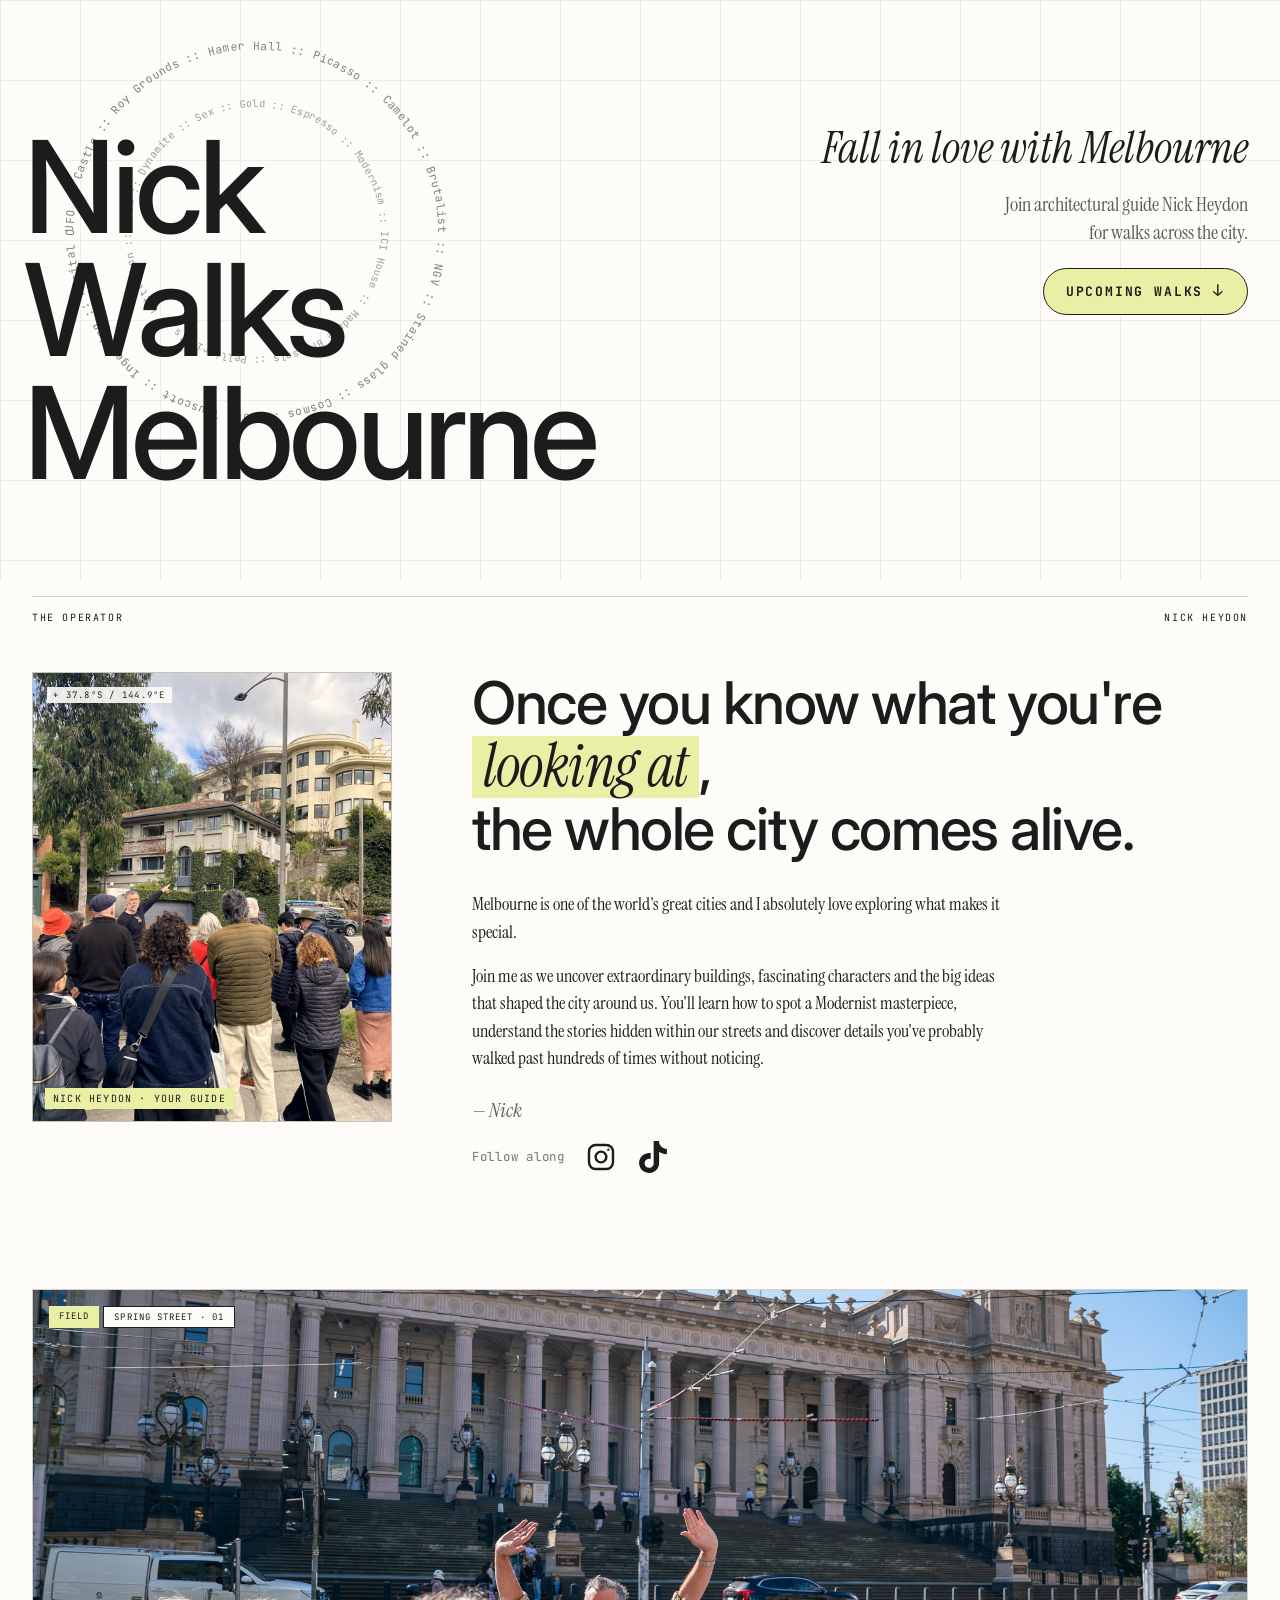
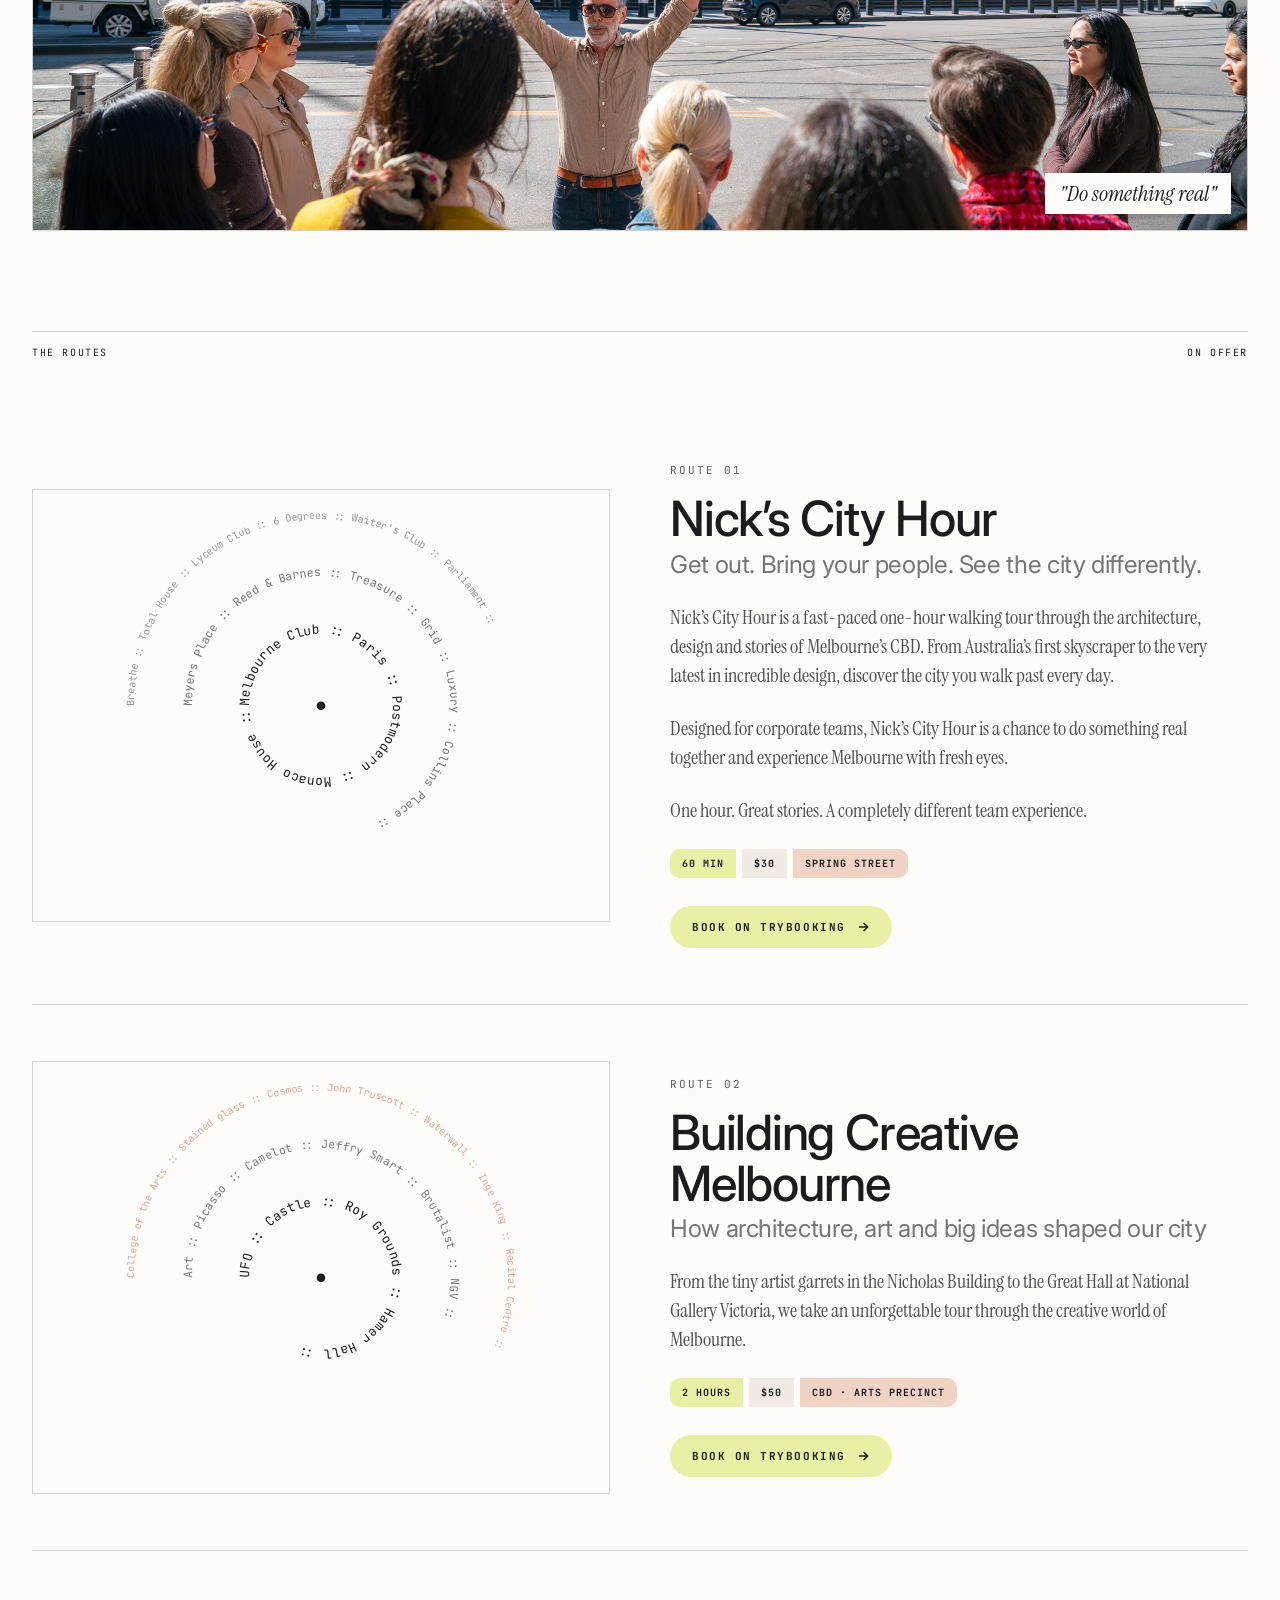
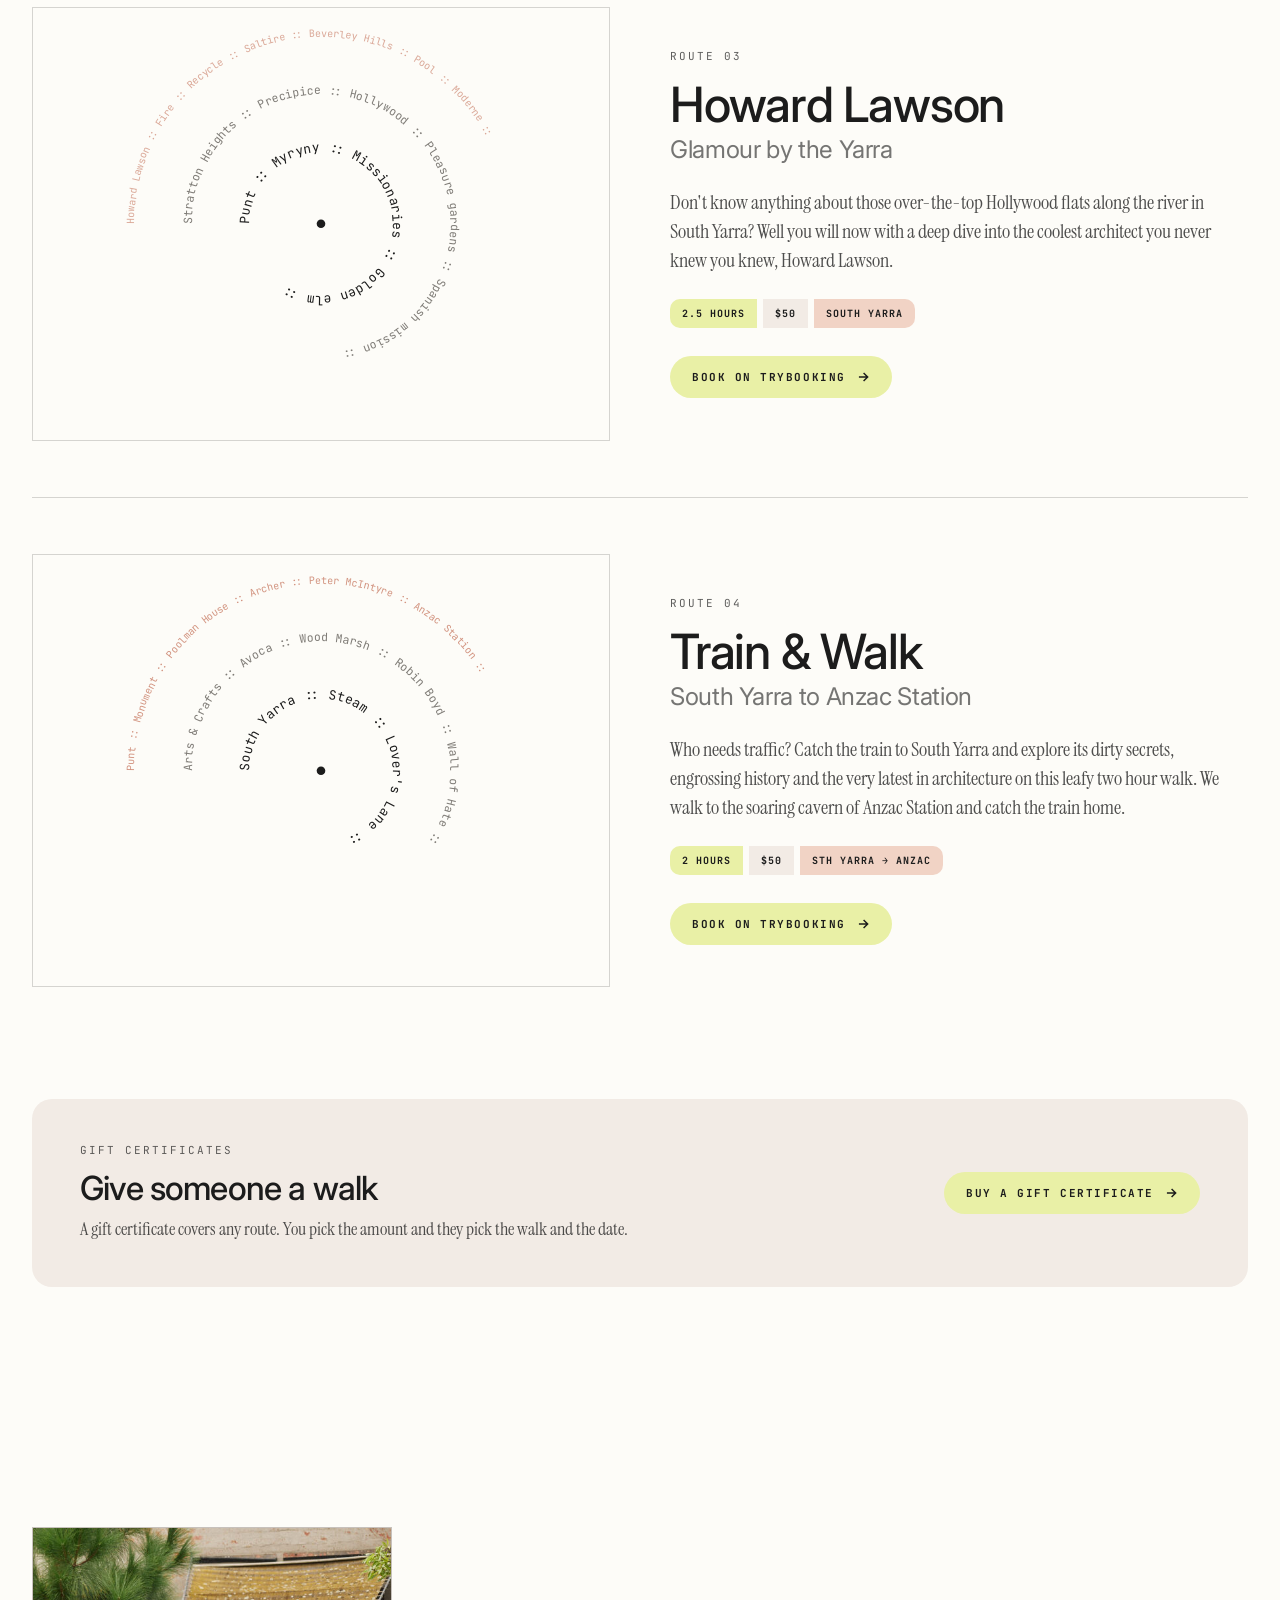
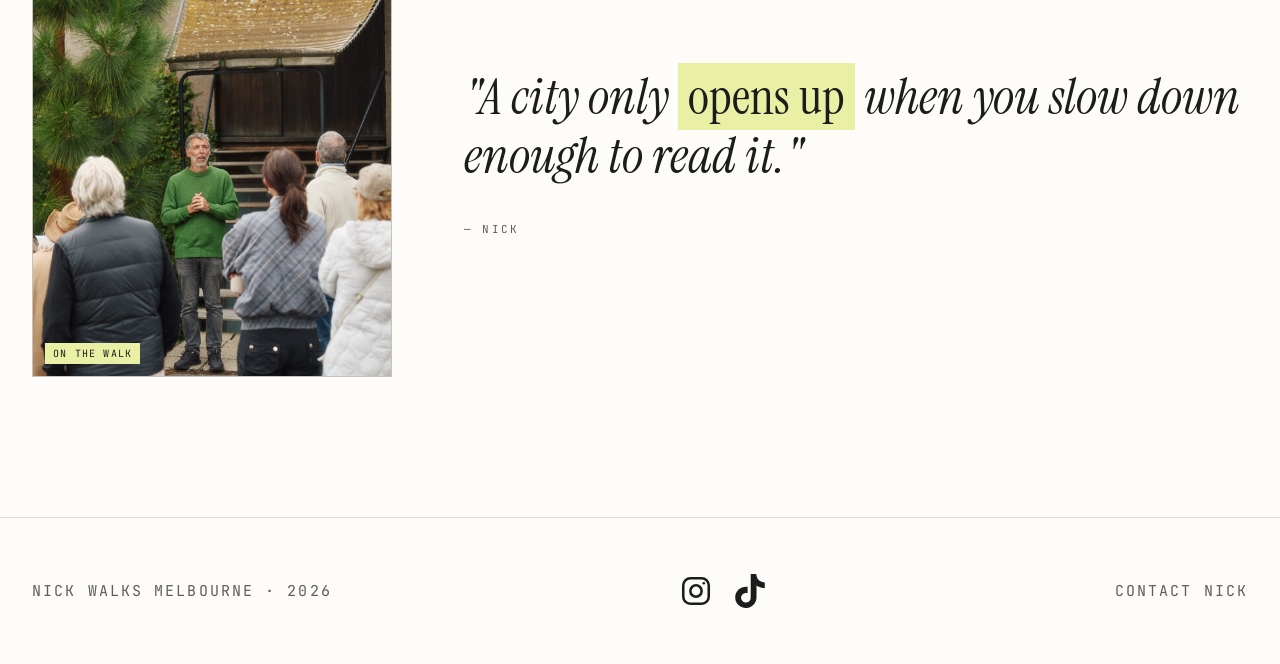
==== commit 88e78ada: "Add Google Analytics (G-BQDYD9R6VF) to every page Co-Authored-By: Claude Opus 5.5 (1M context) <nore" ====
--- a/index.html
+++ b/index.html
@@ -1,86 +1,18 @@
 <!doctype html>
 <html lang="en">
 <head>
+  <!-- Google tag (gtag.js) -->
+  <script async src="https://www.googletagmanager.com/gtag/js?id=G-BQDYD9R6VF"></script>
+  <script>
+    window.dataLayer = window.dataLayer || [];
+    function gtag(){dataLayer.push(arguments);}
+    gtag('js', new Date());
+    gtag('config', 'G-BQDYD9R6VF');
+  </script>
   <meta charset="utf-8" />
   <meta name="viewport" content="width=device-width, initial-scale=1" />
-  <title>Melbourne Architecture Walking Tours | Nick Walks Melbourne</title>
-  <meta name="description" content="Discover Melbourne through its architecture, people and big ideas with Nick Walks Melbourne. Small-group walking tours through the CBD, Arts Precinct and South Yarra." />
-  <link rel="canonical" href="https://nickwalksmelbourne.com.au/" />
-  <meta property="og:type" content="website" />
-  <meta property="og:site_name" content="Nick Walks Melbourne" />
-  <meta property="og:title" content="Melbourne Architecture Walking Tours | Nick Walks Melbourne" />
-  <meta property="og:description" content="Discover Melbourne through its architecture, people and big ideas with Nick Walks Melbourne. Small-group walking tours through the CBD, Arts Precinct and South Yarra." />
-  <meta property="og:url" content="https://nickwalksmelbourne.com.au/" />
-  <meta property="og:image" content="https://nickwalksmelbourne.com.au/og-image.png" />
-  <meta property="og:locale" content="en_AU" />
-  <meta name="twitter:card" content="summary_large_image" />
-  <link rel="icon" href="/favicon.svg" type="image/svg+xml" />
-  <link rel="icon" href="/favicon-32.png" sizes="32x32" type="image/png" />
-  <link rel="apple-touch-icon" href="/apple-touch-icon.png" />
-  <script type="application/ld+json">
-{
-  "@context": "https://schema.org",
-  "@graph": [
-    {
-      "@type": "LocalBusiness",
-      "@id": "https://nickwalksmelbourne.com.au/#organization",
-      "name": "Nick Walks Melbourne",
-      "url": "https://nickwalksmelbourne.com.au/",
-      "logo": "https://nickwalksmelbourne.com.au/logo.png",
-      "image": "https://nickwalksmelbourne.com.au/image9.jpeg",
-      "description": "Small-group architectural walking tours through Melbourne's CBD, Arts Precinct and South Yarra, led by architectural guide Nick Heydon.",
-      "email": "nick@risefilms.com.au",
-      "priceRange": "$30-$50",
-      "founder": {
-        "@type": "Person",
-        "name": "Nick Heydon",
-        "jobTitle": "Architectural guide"
-      },
-      "address": {
-        "@type": "PostalAddress",
-        "addressLocality": "Melbourne",
-        "addressRegion": "VIC",
-        "addressCountry": "AU"
-      },
-      "areaServed": {
-        "@type": "City",
-        "name": "Melbourne"
-      },
-      "knowsAbout": [
-        "Melbourne architecture",
-        "Architectural history",
-        "Walking tours"
-      ],
-      "sameAs": [
-        "https://instagram.com/nickwalksmelbourne",
-        "https://www.tiktok.com/@nickwalksmelbourne"
-      ]
-    },
-    {
-      "@type": "WebSite",
-      "@id": "https://nickwalksmelbourne.com.au/#website",
-      "url": "https://nickwalksmelbourne.com.au/",
-      "name": "Nick Walks Melbourne",
-      "publisher": {
-        "@id": "https://nickwalksmelbourne.com.au/#organization"
-      }
-    },
-    {
-      "@type": "WebPage",
-      "@id": "https://nickwalksmelbourne.com.au/",
-      "url": "https://nickwalksmelbourne.com.au/",
-      "name": "Melbourne Architecture Walking Tours | Nick Walks Melbourne",
-      "description": "Discover Melbourne through its architecture, people and big ideas with Nick Walks Melbourne. Small-group walking tours through the CBD, Arts Precinct and South Yarra.",
-      "isPartOf": {
-        "@id": "https://nickwalksmelbourne.com.au/#website"
-      },
-      "about": {
-        "@id": "https://nickwalksmelbourne.com.au/#organization"
-      }
-    }
-  ]
-}
-  </script>
+  <title>Nick Walks Melbourne</title>
+  <meta name="description" content="Architectural walks across Melbourne with Nick Heydon." />
   <link rel="preconnect" href="https://fonts.googleapis.com" />
   <link rel="preconnect" href="https://fonts.gstatic.com" crossorigin />
   <link href="https://fonts.googleapis.com/css2?family=Inter:wght@500;700;800;900&family=Instrument+Serif:ital@0;1&family=JetBrains+Mono:wght@400;500;700&display=swap" rel="stylesheet" />
@@ -239,15 +171,6 @@
       text-align: right;
       z-index: 6;
     }
-    .info-title {
-      font-family: var(--display);
-      font-weight: 500;
-      font-size: clamp(1.15rem, 1.5vw, 1.5rem);
-      line-height: 1.15;
-      letter-spacing: -0.02em;
-      color: var(--ink);
-      margin-bottom: 14px;
-    }
     .info-header {
       font-family: var(--serif);
       font-style: italic;
@@ -291,13 +214,6 @@
       margin: 0 auto;
       position: relative;
     }
-    .sect-label a {
-      color: inherit;
-      text-decoration: none;
-      border-bottom: 1px solid rgba(28,28,28,0.3);
-      padding-bottom: 2px;
-    }
-    .sect-label a:hover { color: var(--ink); border-color: var(--ink); }
     .sect-label {
       display: flex;
       justify-content: space-between;
@@ -516,22 +432,6 @@
       color: var(--ink);
       margin-bottom: 6px;
     }
-    .walk-info h3 a { color: inherit; text-decoration: none; }
-    .walk-info h3 a:hover { text-decoration: underline; text-decoration-thickness: 2px; text-underline-offset: 6px; }
-    .walk-info .more-link {
-      display: inline-block;
-      margin-left: 18px;
-      font-family: var(--mono);
-      font-size: 11px;
-      font-weight: 700;
-      letter-spacing: 0.14em;
-      text-transform: uppercase;
-      color: var(--ink);
-      text-decoration: none;
-      border-bottom: 1px solid rgba(28,28,28,0.35);
-      padding-bottom: 2px;
-    }
-    .walk-info .more-link:hover { border-color: var(--ink); }
     .walk-info .walk-subtitle {
       font-family: var(--display);
       font-weight: 400;
@@ -709,20 +609,6 @@
     }
     footer a { color: inherit; text-decoration: none; }
     footer a:hover { color: var(--ink); }
-    .foot-nav {
-      padding: 40px 32px 0;
-      display: flex;
-      flex-wrap: wrap;
-      gap: 10px 28px;
-      font-family: var(--mono);
-      font-size: 11px;
-      letter-spacing: 0.14em;
-      text-transform: uppercase;
-      border-top: 1px solid rgba(28,28,28,0.15);
-    }
-    .foot-nav a { color: rgba(28,28,28,0.7); text-decoration: none; }
-    .foot-nav a:hover { color: var(--ink); }
-    footer { border-top: none; padding-top: 32px; }
 
     @media (max-width: 900px) {
       .hero {
@@ -758,7 +644,6 @@
         text-align: left;
         margin-top: 28px;
       }
-      .info-title { font-size: 1.2rem; margin-bottom: 10px; }
       .info-header {
         font-size: 2.5rem;
         margin-bottom: 14px;
@@ -799,9 +684,7 @@
       .quote-sect { padding: 80px 20px; }
       .quote-grid { grid-template-columns: 1fr; gap: 32px; }
       .quote-figure { max-width: 380px; width: 100%; }
-      .foot-nav { padding: 32px 20px 0; }
-      .walk-info .more-link { margin-left: 0; margin-top: 16px; display: block; width: max-content; }
-      footer { padding: 24px 20px 36px; font-size: 13px; flex-direction: column; gap: 12px; align-items: flex-start; }
+      footer { padding: 36px 20px; font-size: 13px; flex-direction: column; gap: 12px; align-items: flex-start; }
       .social-links { gap: 24px; }
       .social-links svg, footer .social-links svg { width: 38px; height: 38px; }
       footer .social-links { margin: 6px 0; }
@@ -838,21 +721,20 @@
       <div class="reticle-ring"></div>
     </div>
 
-    <div class="brand" aria-label="Nick Walks Melbourne">Nick<br />Walks<br />Melbourne</div>
+    <h1 class="brand">Nick<br />Walks<br />Melbourne</h1>
 
     <div class="info">
-      <h1 class="info-title">Architecture Walking Tours of Melbourne</h1>
-      <p class="info-header">
+      <div class="info-header">
         Fall in love with Melbourne
-      </p>
+      </div>
       <p class="info-text">
-        Nick Walks Melbourne runs small-group architectural walking tours through Melbourne’s CBD, Arts Precinct and South Yarra with guide Nick Heydon. Discover extraordinary buildings, hidden spaces and the people and ideas that shaped the city.
+        Join architectural guide Nick Heydon<br />for walks across the city.
       </p>
       <a class="cta-button" href="#walks">Upcoming walks <span class="arrow">↓</span></a>
     </div>
   </section>
 
-  <section class="section" id="about">
+  <section class="section">
     <div class="sect-label">
       <span>The Operator</span>
       <span>Nick Heydon</span>
@@ -860,7 +742,7 @@
     <div class="about-grid">
       <div class="portrait">
         <span class="ticks">+ 37.8°S / 144.9°E</span>
-        <img src="image9.jpeg" width="1024" height="1280" alt="Nick Heydon pointing out a curved white apartment building to a walk group in South Yarra" />
+        <img src="image9.jpeg" alt="Nick pointing out a building to a walk group in South Yarra" />
         <span class="plabel">NICK HEYDON · YOUR GUIDE</span>
       </div>
       <div class="about-copy">
@@ -892,7 +774,7 @@
   <section class="section walks" id="walks">
     <div class="sect-label">
       <span>The Routes</span>
-      <span><a href="/melbourne-architecture-walking-tours">All Melbourne architecture walking tours →</a></span>
+      <span>On offer</span>
     </div>
 
     <div class="walk-card">
@@ -917,7 +799,7 @@
       </div>
       <div class="walk-info">
         <div class="num">Route 01</div>
-        <h3><a href="/melbourne-lunchtime-walking-tour">Nick’s City Hour</a></h3>
+        <h3>Nick’s City Hour</h3>
         <div class="walk-subtitle">Get out. Bring your people. See the city differently.</div>
         <p>Nick’s City Hour is a fast-paced one-hour walking tour through the architecture, design and stories of Melbourne’s CBD. From Australia’s first skyscraper to the very latest in incredible design, discover the city you walk past every day.</p>
         <p>Designed for corporate teams, Nick’s City Hour is a chance to do something real together and experience Melbourne with fresh eyes.</p>
@@ -930,7 +812,7 @@
         <a class="book" href="https://www.trybooking.com/DPCPF" target="_blank" rel="noopener">
           Book on TryBooking
           <svg viewBox="0 0 24 24" fill="none" stroke="currentColor" stroke-width="2.5"><path d="M5 12h14M13 5l7 7-7 7"/></svg>
-        </a><a class="more-link" href="/melbourne-lunchtime-walking-tour">About this walk →</a>
+        </a>
       </div>
     </div>
 
@@ -956,7 +838,7 @@
       </div>
       <div class="walk-info">
         <div class="num">Route 02</div>
-        <h3><a href="/building-creative-melbourne-walking-tour">Building Creative Melbourne</a></h3>
+        <h3>Building Creative Melbourne</h3>
         <div class="walk-subtitle">How architecture, art and big ideas shaped our city</div>
         <p>From the tiny artist garrets in the Nicholas Building to the Great Hall at National Gallery Victoria, we take an unforgettable tour through the creative world of Melbourne.</p>
         <div class="walk-stats-row">
@@ -967,7 +849,7 @@
         <a class="book" href="https://www.trybooking.com/DOMNY" target="_blank" rel="noopener">
           Book on TryBooking
           <svg viewBox="0 0 24 24" fill="none" stroke="currentColor" stroke-width="2.5"><path d="M5 12h14M13 5l7 7-7 7"/></svg>
-        </a><a class="more-link" href="/building-creative-melbourne-walking-tour">About this walk →</a>
+        </a>
       </div>
     </div>
       <div class="walk-card">
@@ -992,7 +874,7 @@
       </div>
       <div class="walk-info">
         <div class="num">Route 03</div>
-        <h3><a href="/howard-lawson-walking-tour-melbourne">Howard Lawson</a></h3>
+        <h3>Howard Lawson</h3>
         <div class="walk-subtitle">Glamour by the Yarra</div>
         <p>Don't know anything about those over-the-top Hollywood flats along the river in South Yarra? Well you will now with a deep dive into the coolest architect you never knew you knew, Howard Lawson.</p>
         <div class="walk-stats-row">
@@ -1003,7 +885,7 @@
         <a class="book" href="https://www.trybooking.com/events/landing/1597379" target="_blank" rel="noopener">
           Book on TryBooking
           <svg viewBox="0 0 24 24" fill="none" stroke="currentColor" stroke-width="2.5"><path d="M5 12h14M13 5l7 7-7 7"/></svg>
-        </a><a class="more-link" href="/howard-lawson-walking-tour-melbourne">About this walk →</a>
+        </a>
       </div>
     </div>
 
@@ -1029,7 +911,7 @@
       </div>
       <div class="walk-info">
         <div class="num">Route 04</div>
-        <h3><a href="/south-yarra-architecture-walking-tour">Train &amp; Walk</a></h3>
+        <h3>Train &amp; Walk</h3>
         <div class="walk-subtitle">South Yarra to Anzac Station</div>
         <p>Who needs traffic? Catch the train to South Yarra and explore its dirty secrets, engrossing history and the very latest in architecture on this leafy two hour walk. We walk to the soaring cavern of Anzac Station and catch the train home.</p>
         <div class="walk-stats-row">
@@ -1040,7 +922,7 @@
         <a class="book" href="https://www.trybooking.com/DMWYX" target="_blank" rel="noopener">
           Book on TryBooking
           <svg viewBox="0 0 24 24" fill="none" stroke="currentColor" stroke-width="2.5"><path d="M5 12h14M13 5l7 7-7 7"/></svg>
-        </a><a class="more-link" href="/south-yarra-architecture-walking-tour">About this walk →</a>
+        </a>
       </div>
     </div>
 
@@ -1061,7 +943,7 @@
   <section class="quote-sect">
     <div class="quote-grid">
       <figure class="quote-figure">
-        <img src="preferredphoto1.jpg" width="854" height="1280" alt="Nick Heydon mid-story in front of a Tudor revival house, arms out, with walk guests in the foreground" loading="lazy" />
+        <img src="preferredphoto1.jpg" alt="Nick Heydon" loading="lazy" />
         <span class="plabel">On the walk</span>
       </figure>
       <div class="quote-body">
@@ -1071,14 +953,6 @@
     </div>
   </section>
 
-  <nav class="foot-nav" aria-label="Pages">
-    <a href="/melbourne-architecture-walking-tours">All walks</a>
-    <a href="/melbourne-lunchtime-walking-tour">Nick’s City Hour</a>
-    <a href="/building-creative-melbourne-walking-tour">Building Creative Melbourne</a>
-    <a href="/howard-lawson-walking-tour-melbourne">Howard Lawson</a>
-    <a href="/south-yarra-architecture-walking-tour">Train &amp; Walk</a>
-    <a href="#about">About Nick</a>
-  </nav>
   <footer>
     <span>Nick Walks Melbourne · 2026</span>
     <span class="social-links">
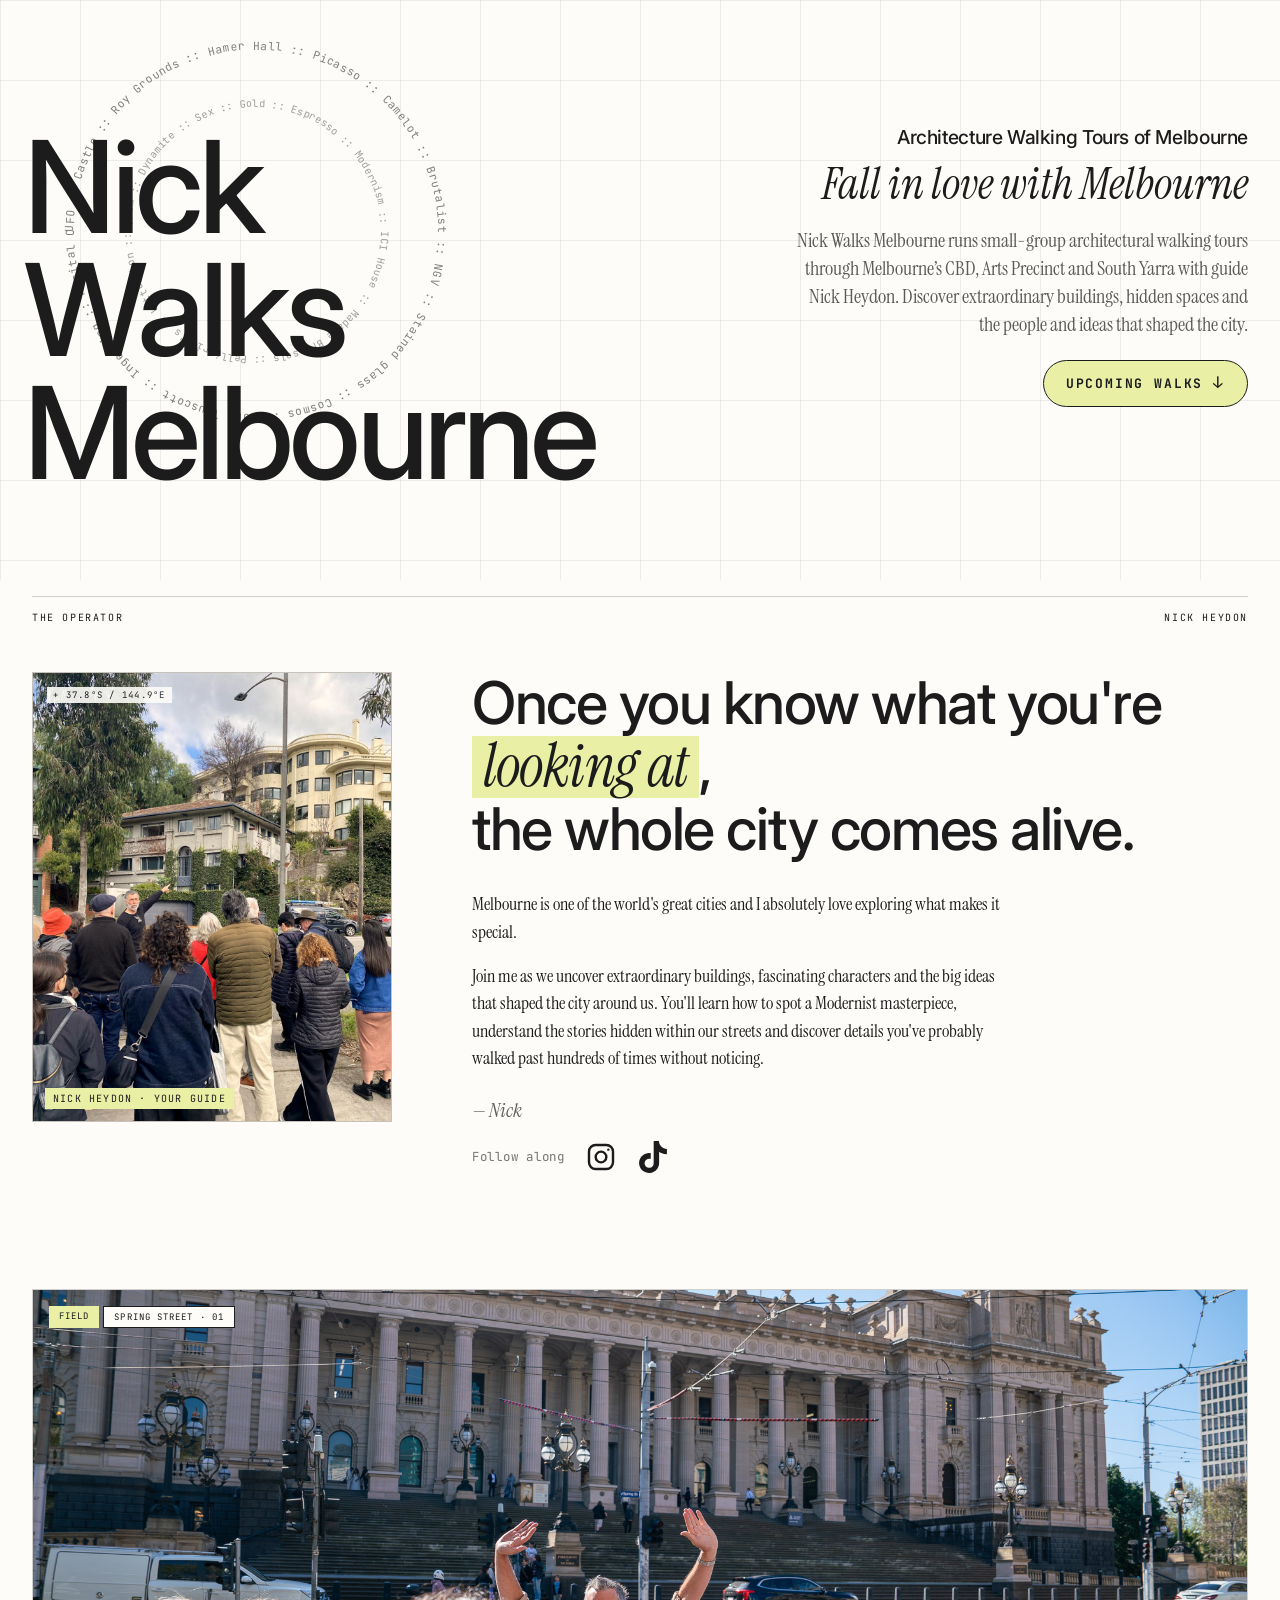
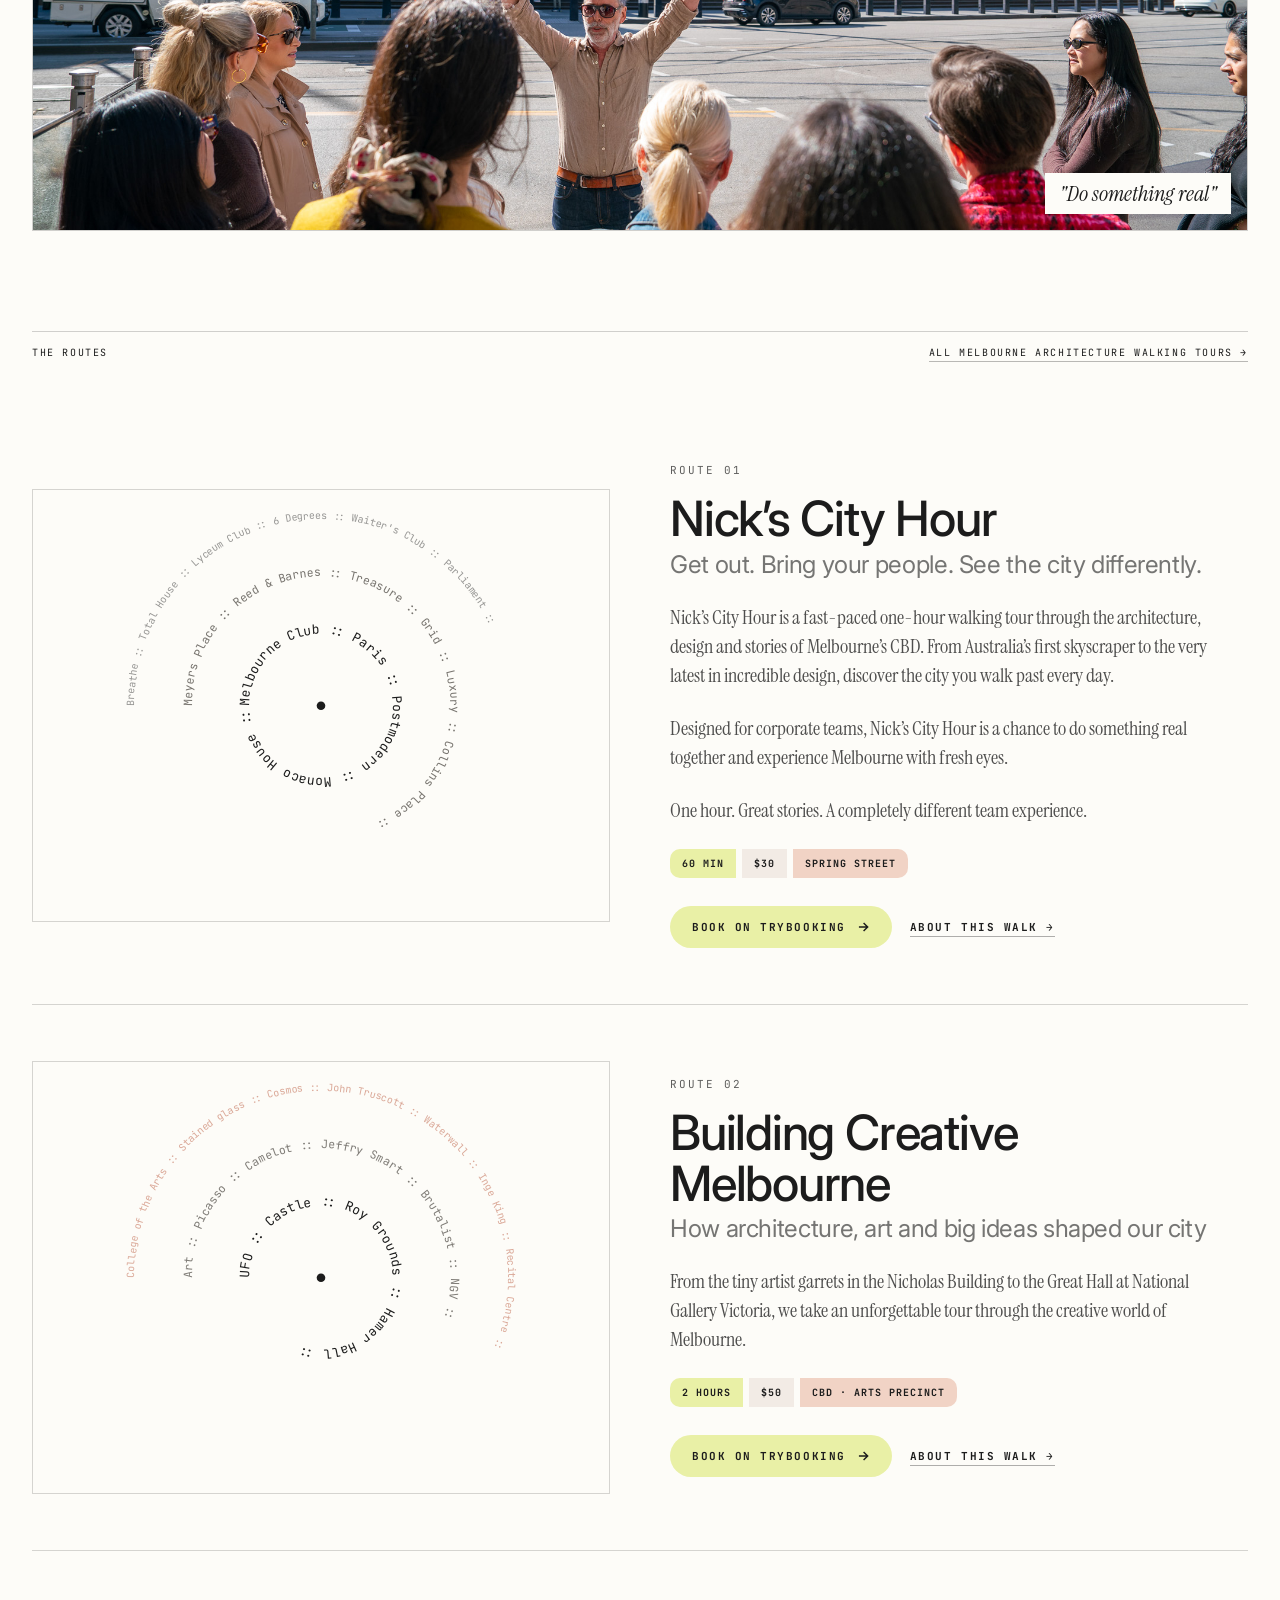
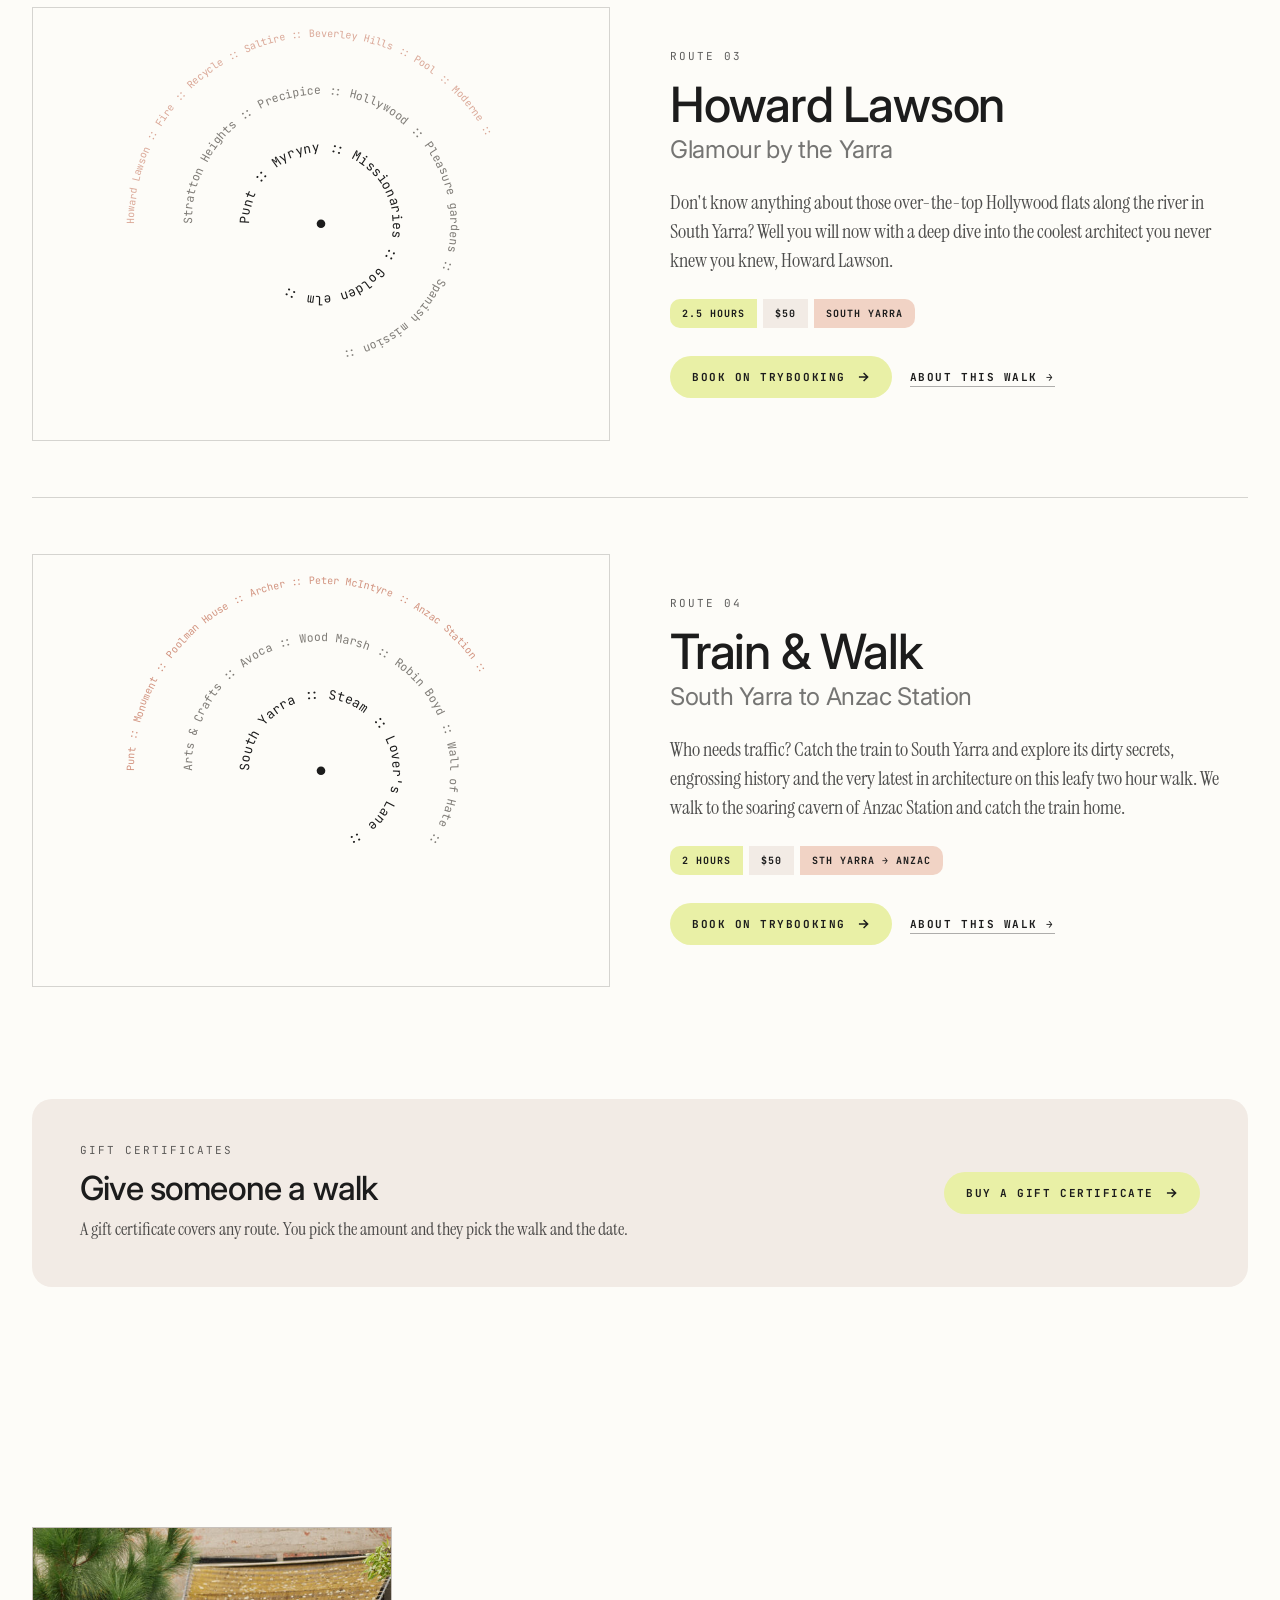
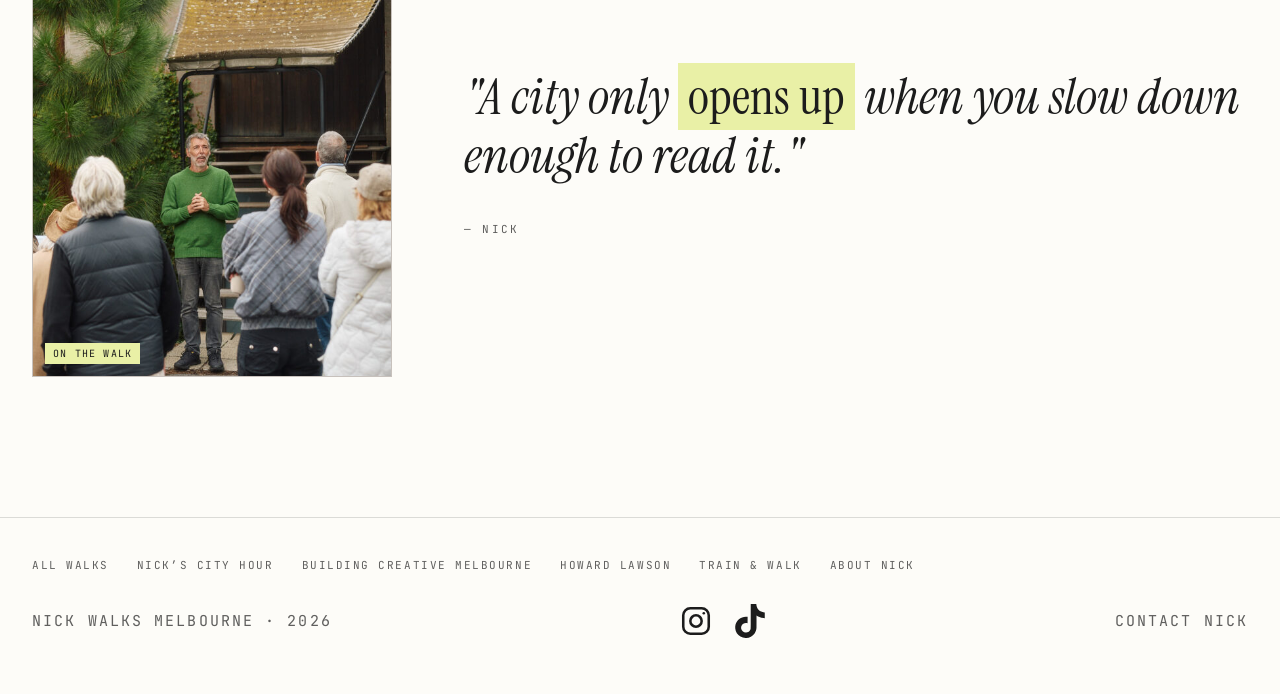
==== commit 659e1338: "Add Google Analytics (G-BQDYD9R6VF) to every page Co-Authored-By: Claude Opus 5.5 (1M context) <nore" ====
--- a/index.html
+++ b/index.html
@@ -11,8 +11,84 @@
   </script>
   <meta charset="utf-8" />
   <meta name="viewport" content="width=device-width, initial-scale=1" />
-  <title>Nick Walks Melbourne</title>
-  <meta name="description" content="Architectural walks across Melbourne with Nick Heydon." />
+  <title>Melbourne Architecture Walking Tours | Nick Walks Melbourne</title>
+  <meta name="description" content="Discover Melbourne through its architecture, people and big ideas with Nick Walks Melbourne. Small-group walking tours through the CBD, Arts Precinct and South Yarra." />
+  <link rel="canonical" href="https://nickwalksmelbourne.com.au/" />
+  <meta property="og:type" content="website" />
+  <meta property="og:site_name" content="Nick Walks Melbourne" />
+  <meta property="og:title" content="Melbourne Architecture Walking Tours | Nick Walks Melbourne" />
+  <meta property="og:description" content="Discover Melbourne through its architecture, people and big ideas with Nick Walks Melbourne. Small-group walking tours through the CBD, Arts Precinct and South Yarra." />
+  <meta property="og:url" content="https://nickwalksmelbourne.com.au/" />
+  <meta property="og:image" content="https://nickwalksmelbourne.com.au/og-image.png" />
+  <meta property="og:locale" content="en_AU" />
+  <meta name="twitter:card" content="summary_large_image" />
+  <link rel="icon" href="/favicon.svg" type="image/svg+xml" />
+  <link rel="icon" href="/favicon-32.png" sizes="32x32" type="image/png" />
+  <link rel="apple-touch-icon" href="/apple-touch-icon.png" />
+  <script type="application/ld+json">
+{
+  "@context": "https://schema.org",
+  "@graph": [
+    {
+      "@type": "LocalBusiness",
+      "@id": "https://nickwalksmelbourne.com.au/#organization",
+      "name": "Nick Walks Melbourne",
+      "url": "https://nickwalksmelbourne.com.au/",
+      "logo": "https://nickwalksmelbourne.com.au/logo.png",
+      "image": "https://nickwalksmelbourne.com.au/image9.jpeg",
+      "description": "Small-group architectural walking tours through Melbourne's CBD, Arts Precinct and South Yarra, led by architectural guide Nick Heydon.",
+      "email": "nick@risefilms.com.au",
+      "priceRange": "$30-$50",
+      "founder": {
+        "@type": "Person",
+        "name": "Nick Heydon",
+        "jobTitle": "Architectural guide"
+      },
+      "address": {
+        "@type": "PostalAddress",
+        "addressLocality": "Melbourne",
+        "addressRegion": "VIC",
+        "addressCountry": "AU"
+      },
+      "areaServed": {
+        "@type": "City",
+        "name": "Melbourne"
+      },
+      "knowsAbout": [
+        "Melbourne architecture",
+        "Architectural history",
+        "Walking tours"
+      ],
+      "sameAs": [
+        "https://instagram.com/nickwalksmelbourne",
+        "https://www.tiktok.com/@nickwalksmelbourne"
+      ]
+    },
+    {
+      "@type": "WebSite",
+      "@id": "https://nickwalksmelbourne.com.au/#website",
+      "url": "https://nickwalksmelbourne.com.au/",
+      "name": "Nick Walks Melbourne",
+      "publisher": {
+        "@id": "https://nickwalksmelbourne.com.au/#organization"
+      }
+    },
+    {
+      "@type": "WebPage",
+      "@id": "https://nickwalksmelbourne.com.au/",
+      "url": "https://nickwalksmelbourne.com.au/",
+      "name": "Melbourne Architecture Walking Tours | Nick Walks Melbourne",
+      "description": "Discover Melbourne through its architecture, people and big ideas with Nick Walks Melbourne. Small-group walking tours through the CBD, Arts Precinct and South Yarra.",
+      "isPartOf": {
+        "@id": "https://nickwalksmelbourne.com.au/#website"
+      },
+      "about": {
+        "@id": "https://nickwalksmelbourne.com.au/#organization"
+      }
+    }
+  ]
+}
+  </script>
   <link rel="preconnect" href="https://fonts.googleapis.com" />
   <link rel="preconnect" href="https://fonts.gstatic.com" crossorigin />
   <link href="https://fonts.googleapis.com/css2?family=Inter:wght@500;700;800;900&family=Instrument+Serif:ital@0;1&family=JetBrains+Mono:wght@400;500;700&display=swap" rel="stylesheet" />
@@ -171,6 +247,15 @@
       text-align: right;
       z-index: 6;
     }
+    .info-title {
+      font-family: var(--display);
+      font-weight: 500;
+      font-size: clamp(1.15rem, 1.5vw, 1.5rem);
+      line-height: 1.15;
+      letter-spacing: -0.02em;
+      color: var(--ink);
+      margin-bottom: 14px;
+    }
     .info-header {
       font-family: var(--serif);
       font-style: italic;
@@ -214,6 +299,13 @@
       margin: 0 auto;
       position: relative;
     }
+    .sect-label a {
+      color: inherit;
+      text-decoration: none;
+      border-bottom: 1px solid rgba(28,28,28,0.3);
+      padding-bottom: 2px;
+    }
+    .sect-label a:hover { color: var(--ink); border-color: var(--ink); }
     .sect-label {
       display: flex;
       justify-content: space-between;
@@ -432,6 +524,22 @@
       color: var(--ink);
       margin-bottom: 6px;
     }
+    .walk-info h3 a { color: inherit; text-decoration: none; }
+    .walk-info h3 a:hover { text-decoration: underline; text-decoration-thickness: 2px; text-underline-offset: 6px; }
+    .walk-info .more-link {
+      display: inline-block;
+      margin-left: 18px;
+      font-family: var(--mono);
+      font-size: 11px;
+      font-weight: 700;
+      letter-spacing: 0.14em;
+      text-transform: uppercase;
+      color: var(--ink);
+      text-decoration: none;
+      border-bottom: 1px solid rgba(28,28,28,0.35);
+      padding-bottom: 2px;
+    }
+    .walk-info .more-link:hover { border-color: var(--ink); }
     .walk-info .walk-subtitle {
       font-family: var(--display);
       font-weight: 400;
@@ -609,6 +717,20 @@
     }
     footer a { color: inherit; text-decoration: none; }
     footer a:hover { color: var(--ink); }
+    .foot-nav {
+      padding: 40px 32px 0;
+      display: flex;
+      flex-wrap: wrap;
+      gap: 10px 28px;
+      font-family: var(--mono);
+      font-size: 11px;
+      letter-spacing: 0.14em;
+      text-transform: uppercase;
+      border-top: 1px solid rgba(28,28,28,0.15);
+    }
+    .foot-nav a { color: rgba(28,28,28,0.7); text-decoration: none; }
+    .foot-nav a:hover { color: var(--ink); }
+    footer { border-top: none; padding-top: 32px; }
 
     @media (max-width: 900px) {
       .hero {
@@ -644,6 +766,7 @@
         text-align: left;
         margin-top: 28px;
       }
+      .info-title { font-size: 1.2rem; margin-bottom: 10px; }
       .info-header {
         font-size: 2.5rem;
         margin-bottom: 14px;
@@ -684,7 +807,9 @@
       .quote-sect { padding: 80px 20px; }
       .quote-grid { grid-template-columns: 1fr; gap: 32px; }
       .quote-figure { max-width: 380px; width: 100%; }
-      footer { padding: 36px 20px; font-size: 13px; flex-direction: column; gap: 12px; align-items: flex-start; }
+      .foot-nav { padding: 32px 20px 0; }
+      .walk-info .more-link { margin-left: 0; margin-top: 16px; display: block; width: max-content; }
+      footer { padding: 24px 20px 36px; font-size: 13px; flex-direction: column; gap: 12px; align-items: flex-start; }
       .social-links { gap: 24px; }
       .social-links svg, footer .social-links svg { width: 38px; height: 38px; }
       footer .social-links { margin: 6px 0; }
@@ -721,20 +846,21 @@
       <div class="reticle-ring"></div>
     </div>
 
-    <h1 class="brand">Nick<br />Walks<br />Melbourne</h1>
+    <div class="brand" aria-label="Nick Walks Melbourne">Nick<br />Walks<br />Melbourne</div>
 
     <div class="info">
-      <div class="info-header">
+      <h1 class="info-title">Architecture Walking Tours of Melbourne</h1>
+      <p class="info-header">
         Fall in love with Melbourne
-      </div>
+      </p>
       <p class="info-text">
-        Join architectural guide Nick Heydon<br />for walks across the city.
+        Nick Walks Melbourne runs small-group architectural walking tours through Melbourne’s CBD, Arts Precinct and South Yarra with guide Nick Heydon. Discover extraordinary buildings, hidden spaces and the people and ideas that shaped the city.
       </p>
       <a class="cta-button" href="#walks">Upcoming walks <span class="arrow">↓</span></a>
     </div>
   </section>
 
-  <section class="section">
+  <section class="section" id="about">
     <div class="sect-label">
       <span>The Operator</span>
       <span>Nick Heydon</span>
@@ -742,7 +868,7 @@
     <div class="about-grid">
       <div class="portrait">
         <span class="ticks">+ 37.8°S / 144.9°E</span>
-        <img src="image9.jpeg" alt="Nick pointing out a building to a walk group in South Yarra" />
+        <img src="image9.jpeg" width="1024" height="1280" alt="Nick Heydon pointing out a curved white apartment building to a walk group in South Yarra" />
         <span class="plabel">NICK HEYDON · YOUR GUIDE</span>
       </div>
       <div class="about-copy">
@@ -774,7 +900,7 @@
   <section class="section walks" id="walks">
     <div class="sect-label">
       <span>The Routes</span>
-      <span>On offer</span>
+      <span><a href="/melbourne-architecture-walking-tours">All Melbourne architecture walking tours →</a></span>
     </div>
 
     <div class="walk-card">
@@ -799,7 +925,7 @@
       </div>
       <div class="walk-info">
         <div class="num">Route 01</div>
-        <h3>Nick’s City Hour</h3>
+        <h3><a href="/melbourne-lunchtime-walking-tour">Nick’s City Hour</a></h3>
         <div class="walk-subtitle">Get out. Bring your people. See the city differently.</div>
         <p>Nick’s City Hour is a fast-paced one-hour walking tour through the architecture, design and stories of Melbourne’s CBD. From Australia’s first skyscraper to the very latest in incredible design, discover the city you walk past every day.</p>
         <p>Designed for corporate teams, Nick’s City Hour is a chance to do something real together and experience Melbourne with fresh eyes.</p>
@@ -812,7 +938,7 @@
         <a class="book" href="https://www.trybooking.com/DPCPF" target="_blank" rel="noopener">
           Book on TryBooking
           <svg viewBox="0 0 24 24" fill="none" stroke="currentColor" stroke-width="2.5"><path d="M5 12h14M13 5l7 7-7 7"/></svg>
-        </a>
+        </a><a class="more-link" href="/melbourne-lunchtime-walking-tour">About this walk →</a>
       </div>
     </div>
 
@@ -838,7 +964,7 @@
       </div>
       <div class="walk-info">
         <div class="num">Route 02</div>
-        <h3>Building Creative Melbourne</h3>
+        <h3><a href="/building-creative-melbourne-walking-tour">Building Creative Melbourne</a></h3>
         <div class="walk-subtitle">How architecture, art and big ideas shaped our city</div>
         <p>From the tiny artist garrets in the Nicholas Building to the Great Hall at National Gallery Victoria, we take an unforgettable tour through the creative world of Melbourne.</p>
         <div class="walk-stats-row">
@@ -849,7 +975,7 @@
         <a class="book" href="https://www.trybooking.com/DOMNY" target="_blank" rel="noopener">
           Book on TryBooking
           <svg viewBox="0 0 24 24" fill="none" stroke="currentColor" stroke-width="2.5"><path d="M5 12h14M13 5l7 7-7 7"/></svg>
-        </a>
+        </a><a class="more-link" href="/building-creative-melbourne-walking-tour">About this walk →</a>
       </div>
     </div>
       <div class="walk-card">
@@ -874,7 +1000,7 @@
       </div>
       <div class="walk-info">
         <div class="num">Route 03</div>
-        <h3>Howard Lawson</h3>
+        <h3><a href="/howard-lawson-walking-tour-melbourne">Howard Lawson</a></h3>
         <div class="walk-subtitle">Glamour by the Yarra</div>
         <p>Don't know anything about those over-the-top Hollywood flats along the river in South Yarra? Well you will now with a deep dive into the coolest architect you never knew you knew, Howard Lawson.</p>
         <div class="walk-stats-row">
@@ -885,7 +1011,7 @@
         <a class="book" href="https://www.trybooking.com/events/landing/1597379" target="_blank" rel="noopener">
           Book on TryBooking
           <svg viewBox="0 0 24 24" fill="none" stroke="currentColor" stroke-width="2.5"><path d="M5 12h14M13 5l7 7-7 7"/></svg>
-        </a>
+        </a><a class="more-link" href="/howard-lawson-walking-tour-melbourne">About this walk →</a>
       </div>
     </div>
 
@@ -911,7 +1037,7 @@
       </div>
       <div class="walk-info">
         <div class="num">Route 04</div>
-        <h3>Train &amp; Walk</h3>
+        <h3><a href="/south-yarra-architecture-walking-tour">Train &amp; Walk</a></h3>
         <div class="walk-subtitle">South Yarra to Anzac Station</div>
         <p>Who needs traffic? Catch the train to South Yarra and explore its dirty secrets, engrossing history and the very latest in architecture on this leafy two hour walk. We walk to the soaring cavern of Anzac Station and catch the train home.</p>
         <div class="walk-stats-row">
@@ -922,7 +1048,7 @@
         <a class="book" href="https://www.trybooking.com/DMWYX" target="_blank" rel="noopener">
           Book on TryBooking
           <svg viewBox="0 0 24 24" fill="none" stroke="currentColor" stroke-width="2.5"><path d="M5 12h14M13 5l7 7-7 7"/></svg>
-        </a>
+        </a><a class="more-link" href="/south-yarra-architecture-walking-tour">About this walk →</a>
       </div>
     </div>
 
@@ -943,7 +1069,7 @@
   <section class="quote-sect">
     <div class="quote-grid">
       <figure class="quote-figure">
-        <img src="preferredphoto1.jpg" alt="Nick Heydon" loading="lazy" />
+        <img src="preferredphoto1.jpg" width="854" height="1280" alt="Nick Heydon mid-story in front of a Tudor revival house, arms out, with walk guests in the foreground" loading="lazy" />
         <span class="plabel">On the walk</span>
       </figure>
       <div class="quote-body">
@@ -953,6 +1079,14 @@
     </div>
   </section>
 
+  <nav class="foot-nav" aria-label="Pages">
+    <a href="/melbourne-architecture-walking-tours">All walks</a>
+    <a href="/melbourne-lunchtime-walking-tour">Nick’s City Hour</a>
+    <a href="/building-creative-melbourne-walking-tour">Building Creative Melbourne</a>
+    <a href="/howard-lawson-walking-tour-melbourne">Howard Lawson</a>
+    <a href="/south-yarra-architecture-walking-tour">Train &amp; Walk</a>
+    <a href="#about">About Nick</a>
+  </nav>
   <footer>
     <span>Nick Walks Melbourne · 2026</span>
     <span class="social-links">
